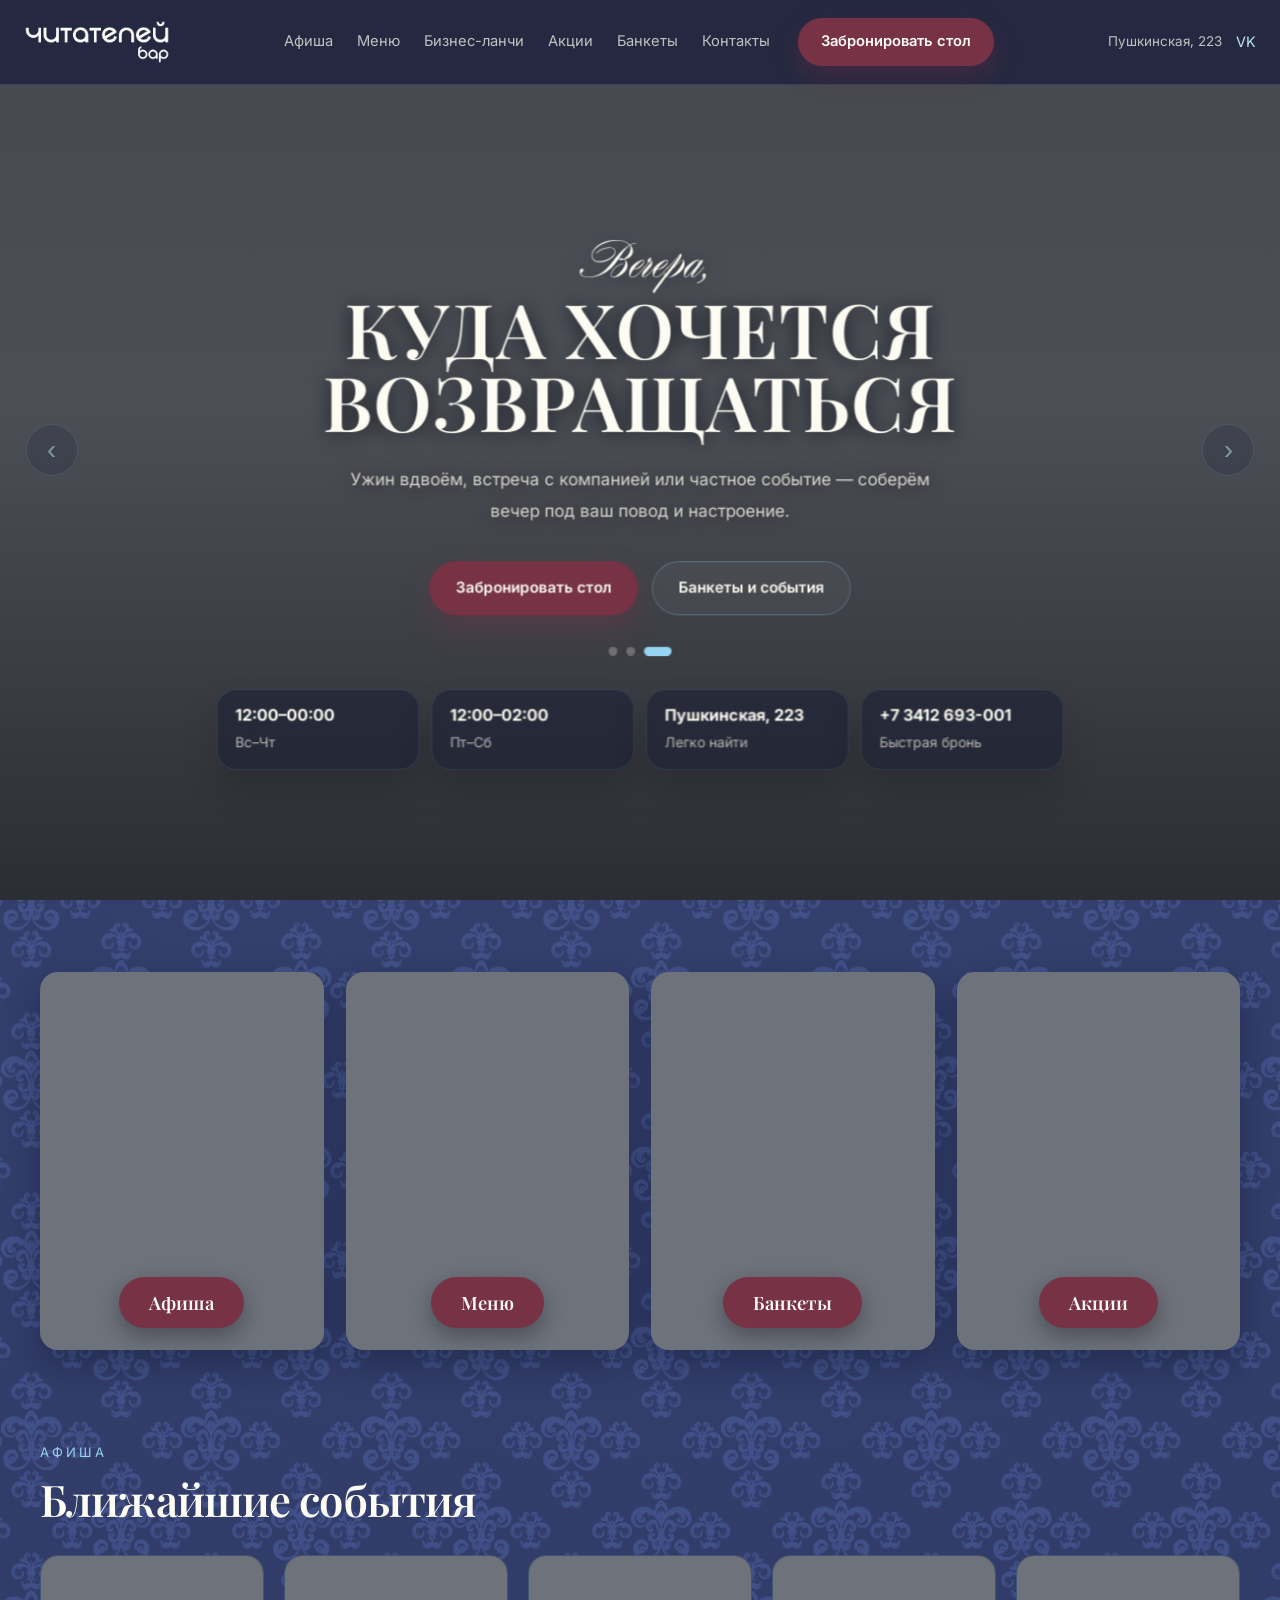
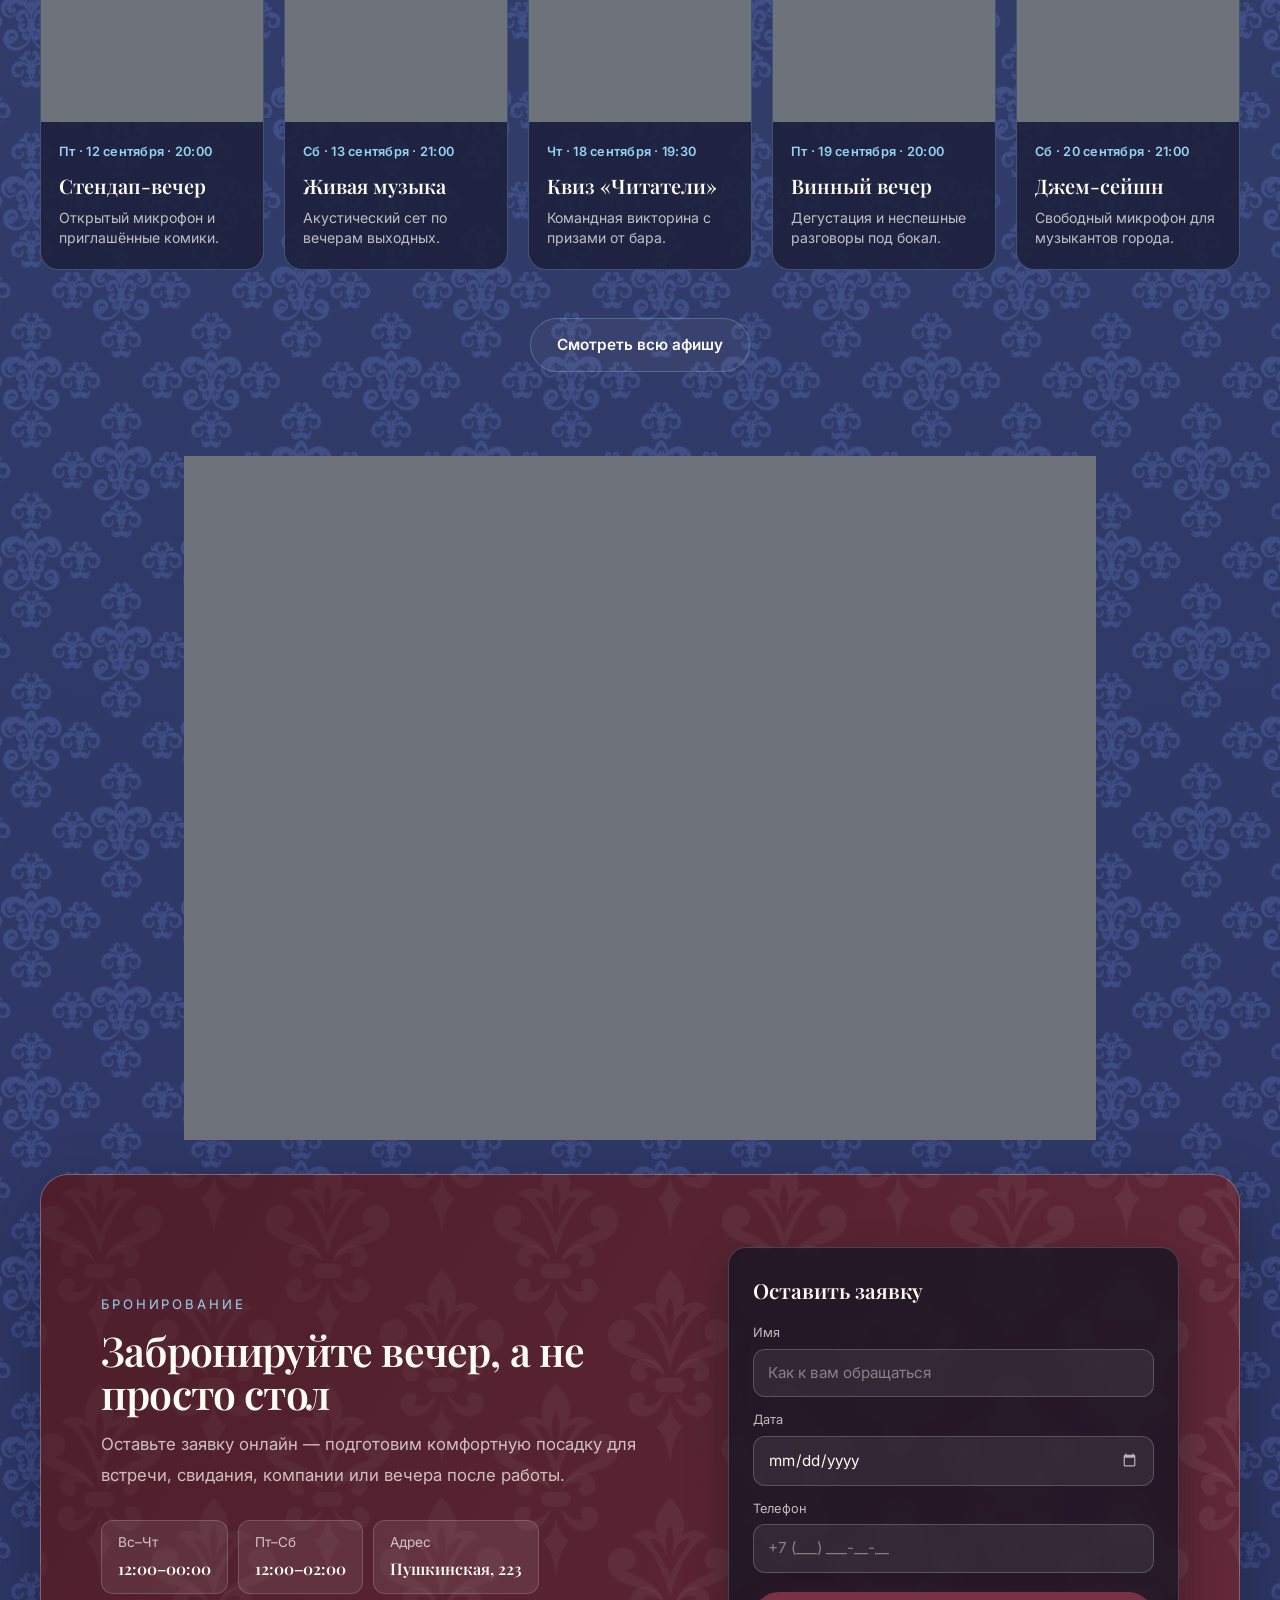
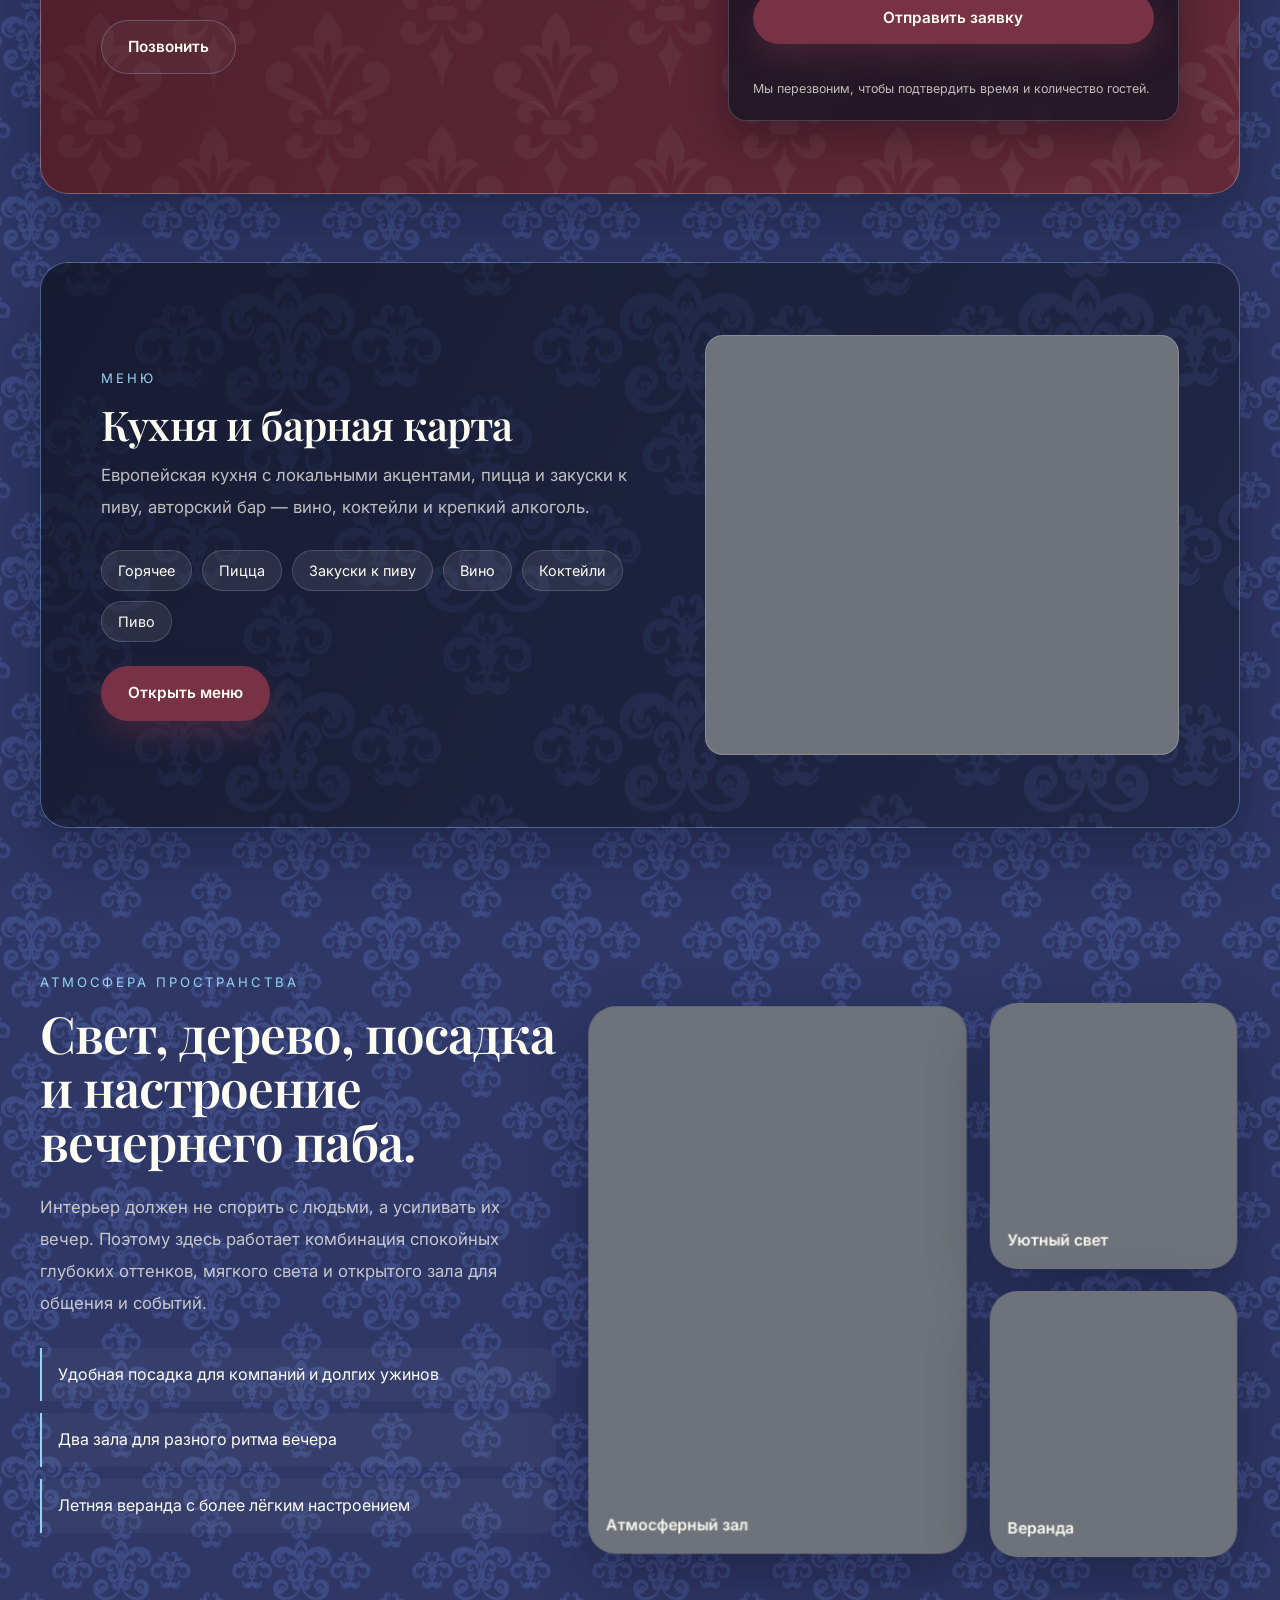
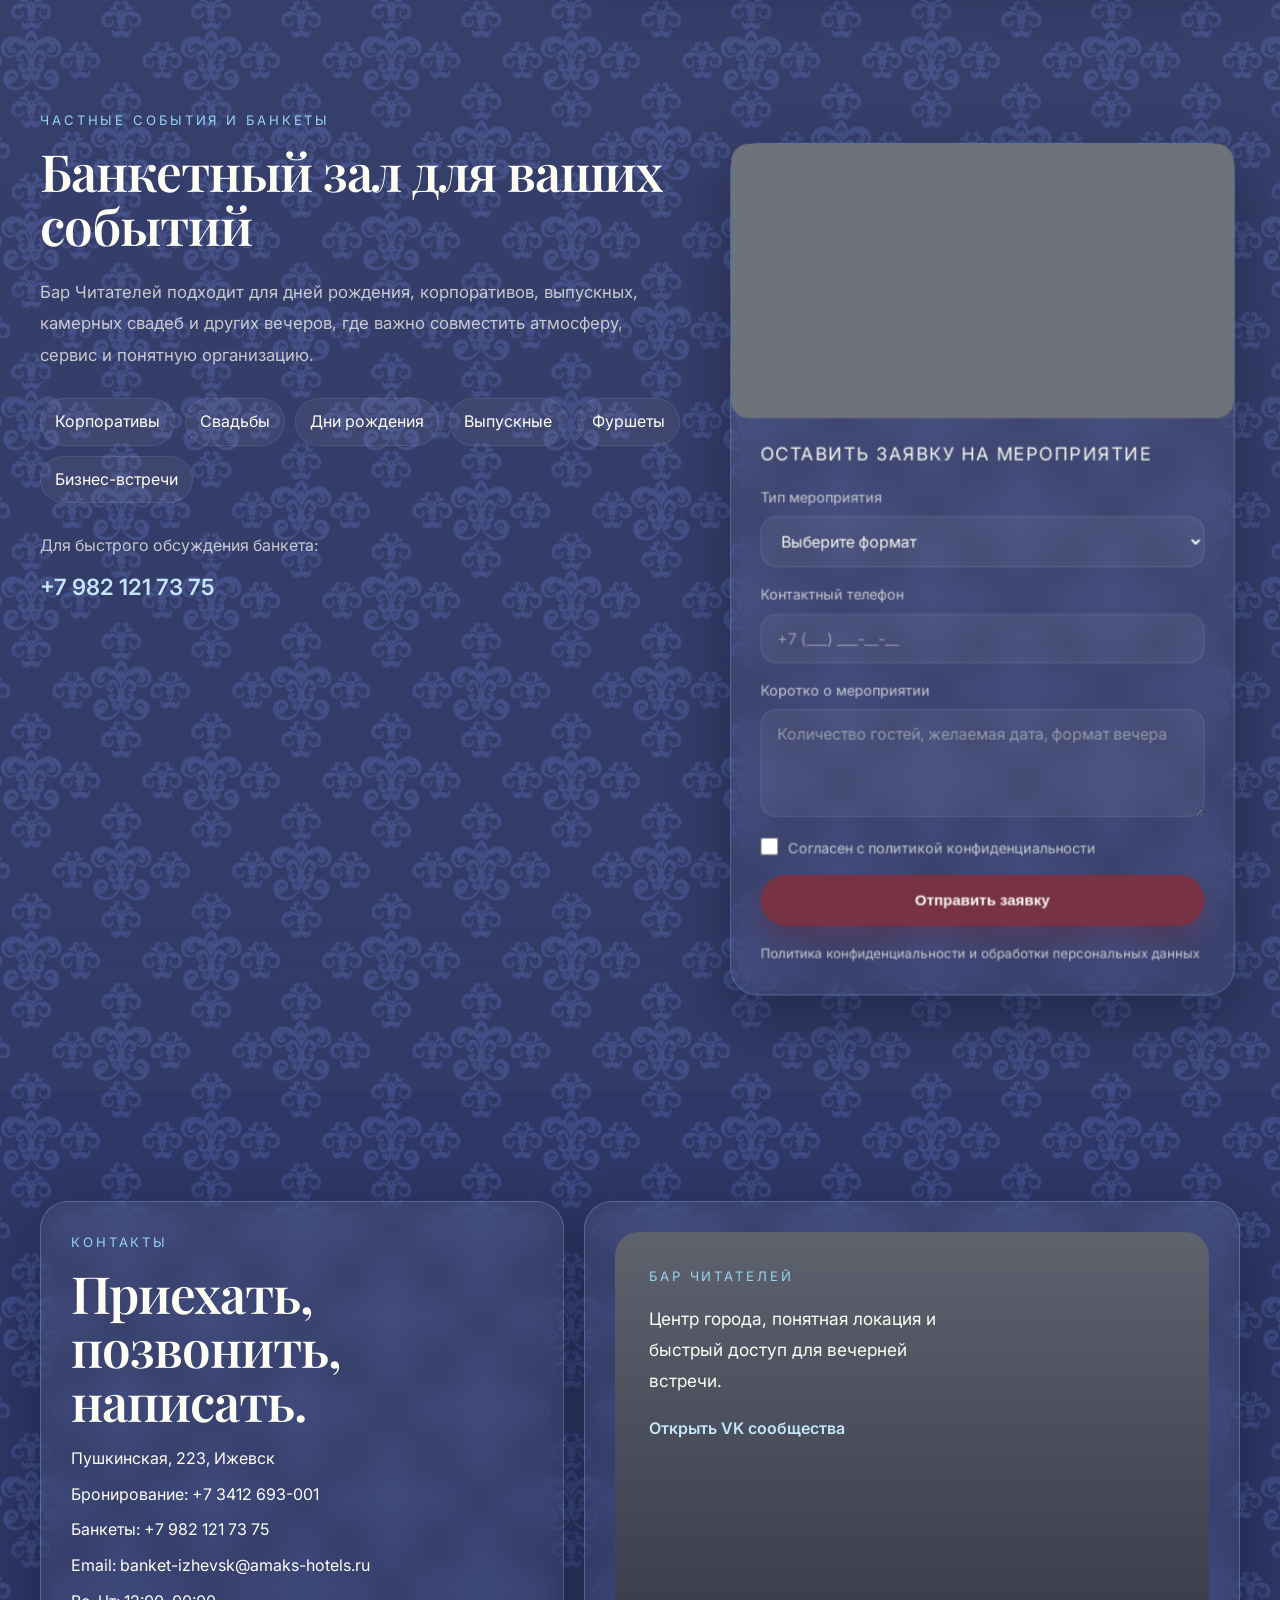
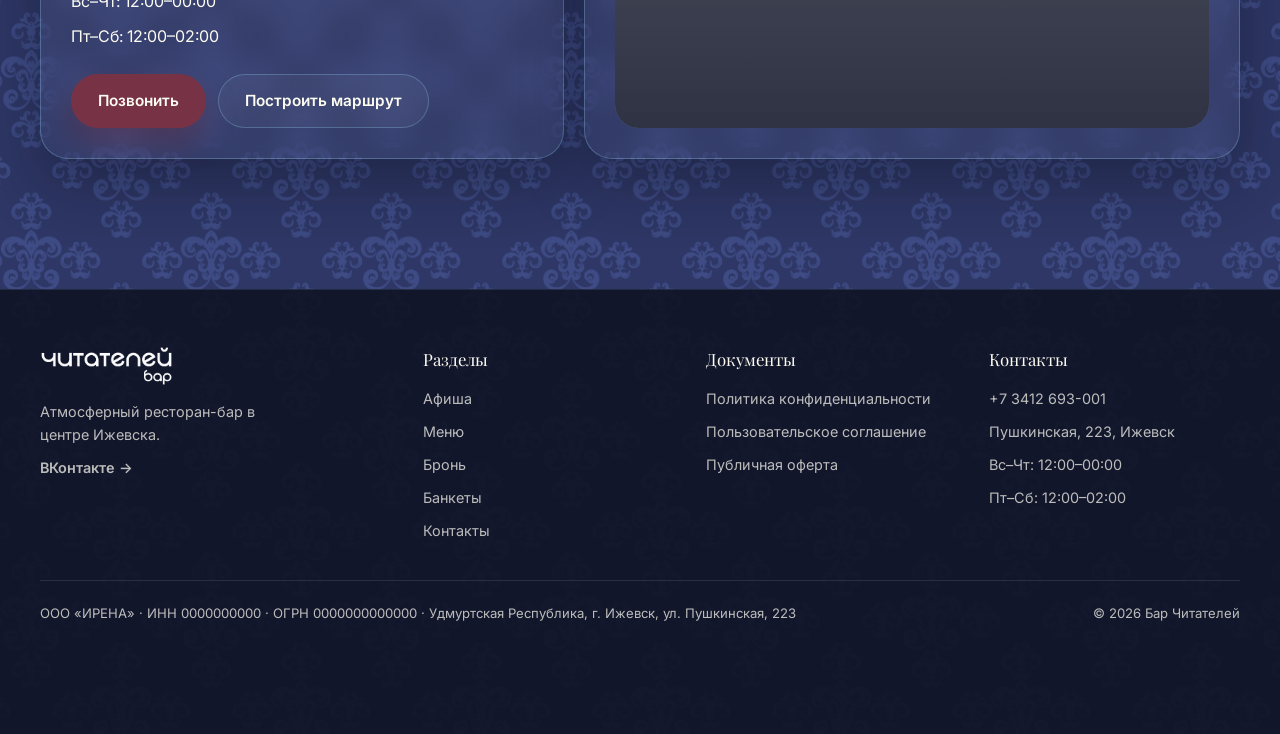
==== readers-pub/index.html @ aa2fce49 "Make the hero banners editable from the admin The first screen had a single banner slot, and it sat " ====
<!DOCTYPE html>
<html lang="ru">
<head>
    <meta charset="UTF-8">
    <meta name="viewport" content="width=device-width, initial-scale=1.0">
    <title>Бар Читателей — атмосферный паб в центре Ижевска</title>
    <meta name="description" content="Бар Читателей — ресторан-паб в центре Ижевска: европейская кухня, удмуртские акценты, импортное пиво, веранда и удобная бронь столов.">
    <link rel="stylesheet" href="styles.css?v=20261007-6">
    <link rel="preconnect" href="https://fonts.googleapis.com">
    <link rel="preconnect" href="https://fonts.gstatic.com" crossorigin>
    <link href="https://fonts.googleapis.com/css2?family=Playfair+Display:wght@400;600;700&amp;family=Inter:wght@300;400;500;600;700&amp;display=swap" rel="stylesheet">
</head>
<body>
    <header class="header">
        <div class="header-top">
            <a href="index.html" class="logo" aria-label="Бар Читателей">
                <img class="logo-mark" src="assets/logo-chitateley-white.png?v=20260831-1" alt="Бар Читателей">
            </a>
            <nav class="nav">
                <a href="#card-afisha" class="nav-link">Афиша</a>
                <a href="menu.html" class="nav-link">Меню</a>
                <a href="biznes-lanchi.html" class="nav-link">Бизнес-ланчи</a>
                <a href="#promo" class="nav-link">Акции</a>
                <a href="#services" class="nav-link">Банкеты</a>
                <a href="#contacts" class="nav-link">Контакты</a>
                <a href="bronirovaniestola.html" class="nav-cta">Забронировать стол</a>
            </nav>
            <div class="header-side">
                <span class="header-address" data-content="settings.address_short">Пушкинская, 223</span>
                <a href="https://vk.com/rspub" class="vk-link" target="_blank" rel="noopener">VK</a>
            </div>
            <button type="button" class="burger" id="burger" aria-label="Меню" aria-expanded="false" aria-controls="mobileNav">
                <span></span><span></span><span></span>
            </button>
        </div>
        <nav class="mobile-nav" id="mobileNav" hidden>
            <a href="#card-afisha">Афиша</a>
            <a href="menu.html">Меню</a>
            <a href="biznes-lanchi.html">Бизнес-ланчи</a>
            <a href="#promo">Акции</a>
            <a href="#services">Банкеты</a>
            <a href="#contacts">Контакты</a>
        </nav>
    </header>

    <main>
        <section id="hero" class="hero hero-layout">
            <!-- ============================================================
                 БАННЕРЫ ГЛАВНОГО ЭКРАНА — по одному на каждый слайд.
                 Меняются из админки: «Редактор страницы» → клик по баннеру.
                 Формат: ПК 1920 × 1080 (16:9), телефон 1080 × 1920 (9:16).
                 ============================================================ -->
            <div class="hero-photos" id="heroPhotos">
                <div class="hero-photo is-active" data-photo="hero-1" aria-hidden="true"></div>
                <div class="hero-photo" data-photo="hero-2" aria-hidden="true"></div>
                <div class="hero-photo" data-photo="hero-3" aria-hidden="true"></div>
            </div>
            <div class="hero-scrim"></div>

            <!-- Мобильный первый экран: лого + навигация в столбик (вместо слайдера) -->
            <div class="hero-mobile">
                <img class="hero-mobile-logo" src="assets/logo-chitateley-white.png?v=20260831-1" alt="Бар Читателей">
                <nav class="hero-mobile-nav" aria-label="Разделы">
                    <a href="#card-afisha">Афиша</a>
                    <a href="menu.html">Меню</a>
                    <a href="biznes-lanchi.html">Бизнес-ланчи</a>
                    <a href="#promo">Акции</a>
                    <a href="#services">Банкеты</a>
                    <a href="#contacts">Контакты</a>
                </nav>
            </div>

            <button type="button" class="hero-edge hero-edge--prev" id="heroPrev" aria-label="Предыдущий слайд">
                <span class="hero-edge-ico" aria-hidden="true">‹</span>
            </button>
            <button type="button" class="hero-edge hero-edge--next" id="heroNext" aria-label="Следующий слайд">
                <span class="hero-edge-ico" aria-hidden="true">›</span>
            </button>
            <div class="container hero-grid">
                <div class="hero-copy">
                    <div class="hero-slider" id="heroSlider" tabindex="0" aria-roledescription="карусель" aria-label="Разделы Бара Читателей">
                        <div class="hero-viewport">
                            <div class="hero-slides" id="heroSlides">

                                <article class="hero-slide is-active" role="group" aria-roledescription="слайд" aria-label="Искусство вкуса">
                                    <p class="hero-script" data-content="home.hero.script">Искусство вкуса</p>
                                    <h1 class="hero-title hero-title--caps" data-content="home.hero.title">в каждой детали</h1>
                                    <p class="hero-description" data-content="home.hero.subtitle">Пространство с атмосферой старинной библиотеки и уютной гостиной: европейская кухня, авторский бар и вечера, куда хочется возвращаться.</p>
                                    <div class="hero-actions">
                                        <a href="bronirovaniestola.html" class="btn-primary" data-content="home.hero.btn1">Забронировать стол</a>
                                        <a href="menu.html" class="btn-secondary" data-content="home.hero.btn2">Посмотреть меню</a>
                                    </div>
                                </article>

                                <article class="hero-slide" role="group" aria-roledescription="слайд" aria-label="Атмосфера">
                                    <p class="hero-script" data-content="home.hero2.script">Атмосфера</p>
                                    <h2 class="hero-title hero-title--caps" data-content="home.hero2.title">старинной библиотеки</h2>
                                    <p class="hero-description" data-content="home.hero2.subtitle">Мягкий свет, дерево и книги, уютная посадка и негромкая музыка — место, где вечер идёт в своём ритме.</p>
                                    <div class="hero-actions">
                                        <a href="#card-afisha" class="btn-primary" data-content="home.hero2.btn1">Смотреть афишу</a>
                                        <a href="#contacts" class="btn-secondary" data-content="home.hero2.btn2">Как нас найти</a>
                                    </div>
                                </article>

                                <article class="hero-slide" role="group" aria-roledescription="слайд" aria-label="Вечера">
                                    <p class="hero-script" data-content="home.hero3.script">Вечера,</p>
                                    <h2 class="hero-title hero-title--caps" data-content="home.hero3.title">куда хочется возвращаться</h2>
                                    <p class="hero-description" data-content="home.hero3.subtitle">Ужин вдвоём, встреча с компанией или частное событие — соберём вечер под ваш повод и настроение.</p>
                                    <div class="hero-actions">
                                        <a href="bronirovaniestola.html" class="btn-primary" data-content="home.hero3.btn1">Забронировать стол</a>
                                        <a href="#services" class="btn-secondary" data-content="home.hero3.btn2">Банкеты и события</a>
                                    </div>
                                </article>

                            </div>
                        </div>
                        <div class="hero-controls">
                            <div class="hero-dots" id="heroDots" role="tablist" aria-label="Выбор слайда"></div>
                        </div>
                    </div>
                    <div class="hero-highlights">
                        <div class="highlight-chip">
                            <span class="highlight-value" data-content="settings.hours_weekday_short">12:00–00:00</span>
                            <span class="highlight-note" data-content="home.chips.note1">Вс–Чт</span>
                        </div>
                        <div class="highlight-chip">
                            <span class="highlight-value" data-content="settings.hours_weekend_short">12:00–02:00</span>
                            <span class="highlight-note" data-content="home.chips.note2">Пт–Сб</span>
                        </div>
                        <a href="https://yandex.ru/maps/?text=Ижевск%2C%20Пушкинская%20223" class="highlight-chip" target="_blank" rel="noopener">
                            <span class="highlight-value" data-content="settings.address_short">Пушкинская, 223</span>
                            <span class="highlight-note" data-content="home.chips.note3">Легко найти</span>
                        </a>
                        <a href="tel:+73412693001" class="highlight-chip">
                            <span class="highlight-value" data-content="settings.phone_label">+7 3412 693-001</span>
                            <span class="highlight-note" data-content="home.chips.note4">Быстрая бронь</span>
                        </a>
                    </div>
                </div>
            </div>
        </section>

        <section class="mobile-quick-actions">
            <div class="container">
                <div class="mobile-action-grid">
                    <a href="bronirovaniestola.html" class="mobile-action-card">Бронь</a>
                    <a href="menu.html" class="mobile-action-card">Меню</a>
                    <a href="tel:+73412693001" class="mobile-action-card">Позвонить</a>
                    <a href="https://yandex.ru/maps/?text=Ижевск%2C%20Пушкинская%20223" class="mobile-action-card" target="_blank" rel="noopener">Маршрут</a>
                </div>
                <div class="mobile-jump-nav">
                    <a href="#card-afisha">Афиша</a>
                    <a href="menu.html">Меню</a>
                    <a href="#services">Банкеты</a>
                    <a href="#contacts">Контакты</a>
                </div>
            </div>
        </section>

        <section id="sections" class="sections-strip">
            <div class="container">
                <div class="strip-grid">
                    <a class="strip-card" id="card-afisha" href="standup.html">
                        <div class="strip-card-media strip-card-media--navy" data-photo="card-afisha">
                            <span class="strip-card-btn" data-content="home.cards.afisha">Афиша</span>
                        </div>
                    </a>
                    <a class="strip-card" id="card-menu" href="menu.html">
                        <div class="strip-card-media strip-card-media--wine" data-photo="card-menu">
                            <span class="strip-card-btn" data-content="home.cards.menu">Меню</span>
                        </div>
                    </a>
                    <a class="strip-card" id="card-bankety" href="#services">
                        <div class="strip-card-media strip-card-media--navy" data-photo="card-bankety">
                            <span class="strip-card-btn" data-content="home.cards.bankety">Банкеты</span>
                        </div>
                    </a>
                    <a class="strip-card" id="card-promo" href="#promo">
                        <div class="strip-card-media strip-card-media--wine" data-photo="card-promo">
                            <span class="strip-card-btn" data-content="home.cards.promo">Акции</span>
                        </div>
                    </a>
                </div>
            </div>
        </section>

        <section id="afisha-feed" class="afisha-feed section-shell">
            <div class="container afisha-feed-head">
                <p class="section-eyebrow" data-content="home.feed.eyebrow">Афиша</p>
                <h2 class="display-title" data-content="home.feed.title">Ближайшие события</h2>
            </div>
            <div class="feed-viewport container">
                <div class="feed-track" id="feedTrack">

                    <article class="feed-card">
                        <div class="feed-card-media feed-card-media--navy" data-photo="event-1"></div>
                        <div class="feed-card-body">
                            <span class="feed-date" data-content="home.events.e1.date">Пт · 12 сентября · 20:00</span>
                            <h3 class="feed-title" data-content="home.events.e1.title">Стендап-вечер</h3>
                            <p class="feed-text" data-content="home.events.e1.text">Открытый микрофон и приглашённые комики.</p>
                        </div>
                    </article>

                    <article class="feed-card">
                        <div class="feed-card-media feed-card-media--wine" data-photo="event-2"></div>
                        <div class="feed-card-body">
                            <span class="feed-date" data-content="home.events.e2.date">Сб · 13 сентября · 21:00</span>
                            <h3 class="feed-title" data-content="home.events.e2.title">Живая музыка</h3>
                            <p class="feed-text" data-content="home.events.e2.text">Акустический сет по вечерам выходных.</p>
                        </div>
                    </article>

                    <article class="feed-card">
                        <div class="feed-card-media feed-card-media--navy" data-photo="event-3"></div>
                        <div class="feed-card-body">
                            <span class="feed-date" data-content="home.events.e3.date">Чт · 18 сентября · 19:30</span>
                            <h3 class="feed-title" data-content="home.events.e3.title">Квиз «Читатели»</h3>
                            <p class="feed-text" data-content="home.events.e3.text">Командная викторина с призами от бара.</p>
                        </div>
                    </article>

                    <article class="feed-card">
                        <div class="feed-card-media feed-card-media--wine" data-photo="event-4"></div>
                        <div class="feed-card-body">
                            <span class="feed-date" data-content="home.events.e4.date">Пт · 19 сентября · 20:00</span>
                            <h3 class="feed-title" data-content="home.events.e4.title">Винный вечер</h3>
                            <p class="feed-text" data-content="home.events.e4.text">Дегустация и неспешные разговоры под бокал.</p>
                        </div>
                    </article>

                    <article class="feed-card">
                        <div class="feed-card-media feed-card-media--navy" data-photo="event-5"></div>
                        <div class="feed-card-body">
                            <span class="feed-date" data-content="home.events.e5.date">Сб · 20 сентября · 21:00</span>
                            <h3 class="feed-title" data-content="home.events.e5.title">Джем-сейшн</h3>
                            <p class="feed-text" data-content="home.events.e5.text">Свободный микрофон для музыкантов города.</p>
                        </div>
                    </article>

                </div>
            </div>
            <div class="container afisha-feed-foot">
                <a href="standup.html" class="btn-secondary afisha-feed-all" data-content="home.feed.btn">Смотреть всю афишу</a>
            </div>
        </section>

        <!-- ============================================================
             АКЦИИ — рекламный баннер, только фото, без текста поверх.
             Ровно ДВА формата, третьего быть не должно (подробно — README):
               ПК и планшет (шире 860px)   1920 × 1440  (4:3 горизонтально)
               Телефон      (860px и уже)  1080 × 1440  (3:4 вертикально)
             Углы прямые, изображение не обрезается — пропорции жёстко
             зафиксированы в CSS (.promo-banner-media).

             Как поставить баннер:
             1) положить файлы в assets/promo/
                promo-desktop.webp (1920×720) и promo-mobile.webp (1080×1350);
             2) раскомментировать блок <picture> ниже.
             Нужна ссылка с баннера — обернуть <picture> в <a href="...">.
             ============================================================ -->
        <section id="promo" class="promo-banner" aria-label="Акции">
            <div class="promo-banner-media" data-photo="promo">
                <!--
                <picture>
                    <source media="(max-width: 860px)" srcset="assets/promo/promo-mobile.webp">
                    <img src="assets/promo/promo-desktop.webp" alt="Акции Бара Читателей"
                         width="1920" height="1440" loading="lazy" decoding="async">
                </picture>
                -->
            </div>
        </section>

        <section id="booking" class="cta-band section-shell">
            <div class="container">
                <div class="cta-card cta-card--wine cta-card--tall">
                    <div class="cta-card-copy">
                        <p class="section-eyebrow" data-content="home.booking.eyebrow">Бронирование</p>
                        <h2 class="display-title" data-content="home.booking.title">Забронируйте вечер, а не просто стол</h2>
                        <p class="lead-text" data-content="home.booking.text">Оставьте заявку онлайн — подготовим комфортную посадку для встречи, свидания, компании или вечера после работы.</p>
                        <div class="cta-card-meta">
                            <div class="cta-meta-item"><span data-content="home.booking.meta_hours1">Вс–Чт</span><strong data-content="settings.hours_weekday_short">12:00–00:00</strong></div>
                            <div class="cta-meta-item"><span data-content="home.booking.meta_hours2">Пт–Сб</span><strong data-content="settings.hours_weekend_short">12:00–02:00</strong></div>
                            <div class="cta-meta-item"><span data-content="home.booking.meta_addr">Адрес</span><strong data-content="settings.address_short">Пушкинская, 223</strong></div>
                        </div>
                        <div class="cta-card-actions">
                            <a href="tel:+73412693001" class="btn-secondary" data-content="home.booking.btn_call">Позвонить</a>
                        </div>
                    </div>

                    <form class="booking-quick" id="quickBookingForm" novalidate>
                        <p class="booking-quick-title" data-content="home.booking.form_title">Оставить заявку</p>
                        <div class="booking-quick-field">
                            <label for="qb-name">Имя</label>
                            <input type="text" id="qb-name" name="name" placeholder="Как к вам обращаться" autocomplete="name" required>
                        </div>
                        <div class="booking-quick-field">
                            <label for="qb-date">Дата</label>
                            <input type="date" id="qb-date" name="date" required>
                        </div>
                        <div class="booking-quick-field">
                            <label for="qb-phone">Телефон</label>
                            <input type="tel" id="qb-phone" name="phone" placeholder="+7 (___) ___-__-__" autocomplete="tel" required>
                        </div>
                        <button type="submit" class="btn-primary booking-quick-submit" data-content="home.booking.btn_submit">Отправить заявку</button>
                        <p class="booking-quick-status" id="quickBookingStatus" aria-live="polite"></p>
                        <p class="booking-quick-note" data-content="home.booking.form_note">Мы перезвоним, чтобы подтвердить время и количество гостей.</p>
                    </form>
                </div>
            </div>
        </section>

        <section id="menu-cta" class="cta-band section-shell">
            <div class="container">
                <div class="cta-card cta-card--navy cta-card--split">
                    <div class="cta-card-copy">
                        <p class="section-eyebrow" data-content="home.menu.eyebrow">Меню</p>
                        <h2 class="display-title" data-content="home.menu.title">Кухня и барная карта</h2>
                        <p class="lead-text">
                            <span class="desktop-copy" data-content="home.menu.text">Европейская кухня с локальными акцентами, пицца и закуски к пиву, авторский бар — вино, коктейли и крепкий алкоголь.</span>
                            <span class="mobile-copy" data-content="home.menu.text_mobile">Европейская кухня, пицца и закуски к пиву. Бар — вино, коктейли, крепкое.</span>
                        </p>
                        <div class="cta-card-tags">
                            <span data-content="home.menu.tag1">Горячее</span>
                            <span data-content="home.menu.tag2">Пицца</span>
                            <span data-content="home.menu.tag3">Закуски к пиву</span>
                            <span data-content="home.menu.tag4">Вино</span>
                            <span data-content="home.menu.tag5">Коктейли</span>
                            <span data-content="home.menu.tag6">Пиво</span>
                        </div>
                        <div class="cta-card-actions">
                            <a href="menu.html" class="btn-primary" data-content="home.menu.btn">Открыть меню</a>
                        </div>
                    </div>
                    <div class="cta-card-photo" data-photo="menu" aria-hidden="true"></div>
                </div>
            </div>
        </section>

        <section id="gallery" class="gallery-section section-shell">
            <div class="container gallery-grid">
                <div class="mobile-section-panel">
                    <div class="gallery-copy">
                        <p class="section-eyebrow" data-content="home.gallery.eyebrow">Атмосфера пространства</p>
                        <h2 class="display-title" data-content="home.gallery.title">Свет, дерево, посадка и настроение вечернего паба.</h2>
                        <p class="lead-text">
                            <span class="desktop-copy" data-content="home.gallery.text">Интерьер должен не спорить с людьми, а усиливать их вечер. Поэтому здесь работает комбинация спокойных глубоких оттенков, мягкого света и открытого зала для общения и событий.</span>
                            <span class="mobile-copy" data-content="home.gallery.text_mobile">Тёплый свет, удобная посадка и ощущение взрослого уютного паба.</span>
                        </p>
                        <div class="gallery-points">
                            <div class="gallery-point" data-content="home.gallery.point1">Удобная посадка для компаний и долгих ужинов</div>
                            <div class="gallery-point" data-content="home.gallery.point2">Два зала для разного ритма вечера</div>
                            <div class="gallery-point" data-content="home.gallery.point3">Летняя веранда с более лёгким настроением</div>
                        </div>
                    </div>
                    <div class="gallery-stack">
                        <article class="gallery-photo gallery-photo-main" data-photo="gallery-1">
                            <div class="photo-caption" data-content="home.gallery.caption1">Атмосферный зал</div>
                        </article>
                        <div class="gallery-side">
                            <article class="gallery-photo gallery-photo-secondary" data-photo="gallery-2">
                                <div class="photo-caption" data-content="home.gallery.caption2">Уютный свет</div>
                            </article>
                            <article class="gallery-photo gallery-photo-tertiary" data-photo="gallery-3">
                                <div class="photo-caption" data-content="home.gallery.caption3">Веранда</div>
                            </article>
                        </div>
                    </div>
                </div>
            </div>
        </section>

        <section id="services" class="banquet-section section-shell">
            <div class="container banquet-grid">
                <div class="mobile-section-panel">
                    <div class="banquet-copy">
                        <p class="section-eyebrow" data-content="home.banquet.eyebrow">Частные события и банкеты</p>
                        <h2 class="display-title" data-content="home.banquet.title">Банкетный зал для ваших событий</h2>
                        <p class="lead-text">
                            <span class="desktop-copy" data-content="home.banquet.text">Бар Читателей подходит для дней рождения, корпоративов, выпускных, камерных свадеб и других вечеров, где важно совместить атмосферу, сервис и понятную организацию.</span>
                            <span class="mobile-copy" data-content="home.banquet.text_mobile">Подходит для дней рождения, корпоративов и камерных частных событий.</span>
                        </p>
                        <div class="banquet-benefits">
                            <div class="benefit-pill" data-content="home.banquet.pill1">Корпоративы</div>
                            <div class="benefit-pill" data-content="home.banquet.pill2">Свадьбы</div>
                            <div class="benefit-pill" data-content="home.banquet.pill3">Дни рождения</div>
                            <div class="benefit-pill" data-content="home.banquet.pill4">Выпускные</div>
                            <div class="benefit-pill" data-content="home.banquet.pill5">Фуршеты</div>
                            <div class="benefit-pill" data-content="home.banquet.pill6">Бизнес-встречи</div>
                        </div>
                        <div class="banquet-contact">
                            <p data-content="home.banquet.contact_label">Для быстрого обсуждения банкета:</p>
                            <a href="tel:+79821217375" class="contact-cta" data-content="settings.phone_banquet">+7 982 121 73 75</a>
                        </div>
                    </div>
                    <div class="banquet-form-shell surface-card">
                        <div class="banquet-visual" data-photo="banquet">
                            <img src="assets/banquet-event-hall.webp?v=20260329-16" alt="Банкетный зал Бара Читателей">
                        </div>
                        <p class="form-shell-title" data-content="home.banquet.form_title">Оставить заявку на мероприятие</p>
                        <form class="banquet-form" id="banquetForm">
                            <div class="form-group">
                                <label for="event_type">Тип мероприятия</label>
                                <select id="event_type" name="event_type" required>
                                    <option value="">Выберите формат</option>
                                    <option value="corporate">Корпоратив</option>
                                    <option value="wedding">Свадьба</option>
                                    <option value="birthday">День рождения</option>
                                    <option value="graduation">Выпускной</option>
                                    <option value="other">Другое</option>
                                </select>
                            </div>
                            <div class="form-group">
                                <label for="banquet_phone">Контактный телефон</label>
                                <input id="banquet_phone" type="tel" name="phone" placeholder="+7 (___) ___-__-__" required>
                            </div>
                            <div class="form-group">
                                <label for="banquet_comments">Коротко о мероприятии</label>
                                <textarea id="banquet_comments" name="comments" rows="4" placeholder="Количество гостей, желаемая дата, формат вечера"></textarea>
                            </div>
                            <div class="form-group checkbox-group">
                                <label class="checkbox-label">
                                    <input type="checkbox" name="privacy" required>
                                    <span>Согласен с политикой конфиденциальности</span>
                                </label>
                            </div>
                            <div class="form-status" id="banquetFormStatus" aria-live="polite"></div>
                            <button type="submit" class="btn-primary" data-content="home.banquet.btn_submit">Отправить заявку</button>
                        </form>
                        <a href="privacy.html" class="privacy-link">Политика конфиденциальности и обработки персональных данных</a>
                    </div>
                </div>
            </div>
        </section>

        <section id="contacts" class="contacts-section section-shell">
            <div class="container contacts-grid">
                <div class="contacts-card surface-card">
                    <p class="section-eyebrow" data-content="home.contacts.eyebrow">Контакты</p>
                    <h2 class="display-title" data-content="home.contacts.title">Приехать, позвонить, написать.</h2>
                    <div class="contacts-content">
                        <p data-content="settings.address">Пушкинская, 223, Ижевск</p>
                        <p><span data-content="home.contacts.phone_label">Бронирование:</span> <a href="tel:+73412693001" data-content="settings.phone_label">+7 3412 693-001</a></p>
                        <p><span data-content="home.contacts.phone_banquet_label">Банкеты:</span> <a href="tel:+79821217375" data-content="settings.phone_banquet">+7 982 121 73 75</a></p>
                        <p><span data-content="home.contacts.email_label">Email:</span> <a href="mailto:banket-izhevsk@amaks-hotels.ru" data-content="settings.email">banket-izhevsk@amaks-hotels.ru</a></p>
                        <p data-content="settings.hours_weekday">Вс–Чт: 12:00–00:00</p>
                        <p data-content="settings.hours_weekend">Пт–Сб: 12:00–02:00</p>
                    </div>
                    <div class="contact-actions">
                        <a href="tel:+73412693001" class="btn-primary" data-content="home.contacts.btn_call">Позвонить</a>
                        <a href="https://yandex.ru/maps/?text=Ижевск%2C%20Пушкинская%20223" class="btn-secondary" target="_blank" rel="noopener" data-content="home.contacts.btn_route">Построить маршрут</a>
                    </div>
                </div>
                <div class="contacts-map surface-card">
                    <div class="map-frame">
                        <div class="map-copy">
                            <p class="map-label" data-content="home.contacts.map_title">Бар Читателей</p>
                            <p class="map-address" data-content="home.contacts.map_text">Центр города, понятная локация и быстрый доступ для вечерней встречи.</p>
                            <a href="https://vk.com/rspub" class="text-link" target="_blank" rel="noopener" data-content="home.contacts.vk_label">Открыть VK сообщества</a>
                        </div>
                    </div>
                </div>
            </div>
        </section>
    </main>

    <footer class="footer">
        <div class="footer-content">
            <div class="footer-col footer-brand">
                <img class="footer-logo" src="assets/logo-chitateley-white.png?v=20260831-1" alt="Бар Читателей">
                <p data-content="footer.about">Атмосферный ресторан-бар в центре Ижевска.</p>
                <a href="https://vk.com/rspub" class="footer-social" target="_blank" rel="noopener">ВКонтакте →</a>
            </div>
            <div class="footer-col">
                <p class="footer-col-title">Разделы</p>
                <a href="#card-afisha">Афиша</a>
                <a href="menu.html">Меню</a>
                <a href="bronirovaniestola.html">Бронь</a>
                <a href="#services">Банкеты</a>
                <a href="#contacts">Контакты</a>
            </div>
            <div class="footer-col">
                <p class="footer-col-title">Документы</p>
                <a href="privacy.html">Политика конфиденциальности</a>
                <a href="#">Пользовательское соглашение</a>
                <a href="#">Публичная оферта</a>
            </div>
            <div class="footer-col">
                <p class="footer-col-title">Контакты</p>
                <a href="tel:+73412693001" data-content="settings.phone_label">+7 3412 693-001</a>
                <span data-content="settings.address">Пушкинская, 223, Ижевск</span>
                <span data-content="settings.hours_weekday">Вс–Чт: 12:00–00:00</span>
                <span data-content="settings.hours_weekend">Пт–Сб: 12:00–02:00</span>
            </div>
        </div>
        <div class="footer-legal">
            <p class="footer-meta" data-content="footer.legal">ООО «ИРЕНА» · ИНН 0000000000 · ОГРН 0000000000000 · Удмуртская Республика, г. Ижевск, ул. Пушкинская, 223</p>
            <p class="footer-copy" data-content="footer.copyright">© 2026 Бар Читателей</p>
        </div>
    </footer>

    <div class="mobile-dock">
        <a href="tel:+73412693001">Позвонить</a>
        <a href="bronirovaniestola.html" class="mobile-dock-primary">Бронь</a>
        <a href="https://yandex.ru/maps/?text=Ижевск%2C%20Пушкинская%20223" target="_blank" rel="noopener">Маршрут</a>
    </div>

    <script src="content-loader.js?v=20261007-4"></script>
    <script src="hero-slider.js?v=20261007-4"></script>
    <script src="script.js?v=20260405-28"></script>
    <script>
    // Быстрая заявка на бронь из секции «Бронирование» → /api/booking (Telegram)
    (function () {
        var form = document.getElementById('quickBookingForm');
        if (!form) return;
        var status = document.getElementById('quickBookingStatus');
        var submit = form.querySelector('button[type="submit"]');
        var dateInput = form.querySelector('input[name="date"]');

        // нельзя выбрать прошедшую дату
        if (dateInput) {
            var t = new Date();
            dateInput.min = new Date(t.getTime() - t.getTimezoneOffset() * 60000)
                .toISOString().slice(0, 10);
        }

        function setStatus(text, kind) {
            status.textContent = text;
            status.className = 'booking-quick-status' + (kind ? ' is-' + kind : '');
        }

        form.addEventListener('submit', async function (e) {
            e.preventDefault();
            var name = form.name.value.trim();
            var date = form.date.value;
            var phone = form.phone.value.trim();

            if (!name || !date || !phone) {
                form.querySelectorAll('input').forEach(function (i) { i.classList.add('is-touched'); });
                setStatus('Заполните имя, дату и телефон.', 'error');
                return;
            }

            submit.disabled = true;
            var idle = submit.textContent;
            submit.textContent = 'Отправляем…';
            setStatus('', '');

            try {
                var res = await fetch('/api/booking', {
                    method: 'POST',
                    headers: { 'Content-Type': 'application/json' },
                    body: JSON.stringify({ name: name, phone: phone, date: date })
                });
                var data = await res.json().catch(function () { return {}; });
                if (data.ok) {
                    setStatus(data.message || 'Заявка отправлена! Мы свяжемся с вами.', 'ok');
                    form.reset();
                } else {
                    setStatus(data.message || 'Не удалось отправить. Позвоните нам: +7 3412 693-001', 'error');
                }
            } catch (err) {
                setStatus('Сервер недоступен. Позвоните нам: +7 3412 693-001', 'error');
            } finally {
                submit.disabled = false;
                submit.textContent = idle;
            }
        });
    })();
    </script>
    <script>
    // Мобильное меню (бургер)
    (function () {
        var burger = document.getElementById('burger');
        var nav = document.getElementById('mobileNav');
        if (!burger || !nav) return;

        function setOpen(open) {
            nav.hidden = !open;
            burger.classList.toggle('is-open', open);
            burger.setAttribute('aria-expanded', open ? 'true' : 'false');
        }
        burger.addEventListener('click', function () {
            setOpen(nav.hidden);
        });
        // закрываем после перехода по ссылке
        nav.addEventListener('click', function (e) {
            if (e.target.tagName === 'A') setOpen(false);
        });
        // закрываем, если экран стал десктопным
        window.addEventListener('resize', function () {
            if (window.innerWidth > 860 && !nav.hidden) setOpen(false);
        });
    })();
    </script>
</body>
</html>
---- readers-pub/styles.css ----
@font-face {
    font-family: 'Hogarth Script';
    src: url('assets/fonts/hogarth-script.ttf') format('truetype');
    font-weight: 400;
    font-style: normal;
    font-display: swap;
}

:root {
    /* Бренд «Бар Читателей» */
    --navy: #2B3155;
    --navy-deep: #232845;
    --navy-panel: #363C63;
    --ink: #2B2A29;
    --cream: #FDFCF2;
    --wine: #773345;
    --wine-soft: #8f4257;
    --sky: #95D4F2;

    --bg-deep: #232845;
    --bg-forest: #2B3155;
    --bg-olive: #363C63;
    --bg-soft: #FDFCF2;
    --bg-soft-2: #F1ECDD;
    --surface: rgba(43, 49, 85, 0.72);
    --surface-strong: rgba(30, 34, 62, 0.92);
    --surface-light: rgba(255, 255, 255, 0.07);
    --border: rgba(149, 212, 242, 0.28);
    --border-strong: rgba(149, 212, 242, 0.5);
    --accent: #95D4F2;
    --accent-soft: #C2E6F8;
    --text-main: #FDFCF2;
    --text-muted: rgba(253, 252, 242, 0.72);
    --text-dark: #2B2A29;
    --success: #9BD1A0;
    --danger: #E59685;
    --shadow: 0 24px 60px rgba(10, 14, 30, 0.38);
    --radius-lg: 28px;
    --radius-md: 18px;
    --radius-sm: 12px;
    --container: 1200px;
    --color-dark: var(--bg-deep);
    --color-dark-green: var(--bg-forest);
    --color-green: var(--bg-olive);
    --color-green-light: #3A4066;
    --color-gold: var(--accent);
    --color-gold-light: var(--accent-soft);
    --color-text: var(--text-main);
    --color-white: var(--text-main);
}

* {
    margin: 0;
    padding: 0;
    box-sizing: border-box;
}

html {
    scroll-behavior: smooth;
}

body {
    font-family: 'Inter', system-ui, sans-serif;
    background-color: #2B3155;
    background-image:
        radial-gradient(circle at 50% 0%, rgba(149, 212, 242, 0.07), transparent 42%),
        url('assets/bg-pattern-navy.png?v=20260901-1');
    background-size: auto, 540px auto;
    background-repeat: no-repeat, repeat;
    background-position: center top, center top;
    color: var(--text-main);
    line-height: 1.6;
    overflow-x: hidden;
}

html.has-motion {
    scroll-behavior: smooth;
}

img {
    display: block;
    max-width: 100%;
    height: auto;
}

a {
    color: inherit;
}

h1, h2, h3, h4 {
    font-family: 'Playfair Display', serif;
    font-weight: 600;
}

main {
    position: relative;
}

.container {
    width: min(var(--container), calc(100% - 48px));
    margin: 0 auto;
}

.section-shell {
    padding: 110px 0;
}

.surface-card {
    background: linear-gradient(180deg, rgba(255, 255, 255, 0.06), rgba(255, 255, 255, 0.03));
    border: 1px solid var(--border);
    border-radius: var(--radius-lg);
    box-shadow: var(--shadow);
    backdrop-filter: blur(14px);
}

.section-eyebrow {
    margin-bottom: 14px;
    color: var(--accent);
    font-size: 0.82rem;
    letter-spacing: 0.22em;
    text-transform: uppercase;
}

.display-title {
    font-size: clamp(2rem, 4vw, 3.75rem);
    line-height: 1.05;
    letter-spacing: -0.02em;
}

.lead-text {
    margin-top: 24px;
    max-width: 640px;
    color: var(--text-muted);
    font-size: 1.05rem;
    line-height: 1.9;
}

.mobile-copy {
    display: none;
}

.mobile-section-intro,
.mobile-section-toggle {
    display: none;
}

.story-grid > .mobile-section-panel,
.gallery-grid > .mobile-section-panel,
.banquet-grid > .mobile-section-panel {
    display: contents;
}

@media (prefers-reduced-motion: no-preference) {
    .has-motion [data-reveal] {
        opacity: 0;
        transform: translate3d(0, 22px, 0) scale(0.985);
        filter: blur(3px);
        transition:
            opacity 720ms cubic-bezier(0.22, 1, 0.36, 1),
            transform 820ms cubic-bezier(0.22, 1, 0.36, 1),
            filter 820ms cubic-bezier(0.22, 1, 0.36, 1);
        transition-delay: var(--reveal-delay, 0ms);
        will-change: opacity, transform, filter;
    }

    .has-motion [data-reveal].is-visible {
        opacity: 1;
        transform: translate3d(0, 0, 0) scale(1);
        filter: blur(0);
    }

    .has-motion [data-reveal="soft"] {
        transform: translate3d(0, 16px, 0) scale(0.992);
    }

    .has-motion .hero-copy[data-reveal],
    .has-motion .booking-info[data-reveal] {
        transform: translate3d(0, 26px, 0) scale(0.985);
    }

    .has-motion .hero-panel[data-reveal],
    .has-motion .booking-form[data-reveal],
    .has-motion .banquet-form-shell[data-reveal] {
        transform: translate3d(0, 24px, 0) scale(0.98);
    }

    .has-motion .gallery-photo[data-reveal],
    .has-motion .signature-card[data-reveal] {
        transform: translate3d(0, 28px, 0) scale(0.978);
    }

    .has-motion .hero-copy > *,
    .has-motion .kitchen-showcase-copy > *,
    .has-motion .bar-showcase-copy > * {
        opacity: 0;
        transform: translate3d(0, 18px, 0);
        filter: blur(2px);
        transition:
            opacity 760ms cubic-bezier(0.22, 1, 0.36, 1),
            transform 860ms cubic-bezier(0.22, 1, 0.36, 1),
            filter 860ms cubic-bezier(0.22, 1, 0.36, 1);
        transition-delay: calc(var(--reveal-delay, 0ms) + var(--text-stagger, 0ms));
        will-change: opacity, transform, filter;
    }

    .has-motion .hero-copy.is-visible > *,
    .has-motion .kitchen-showcase-copy.is-visible > *,
    .has-motion .bar-showcase-copy.is-visible > * {
        opacity: 1;
        transform: translate3d(0, 0, 0);
        filter: blur(0);
    }

    .has-motion .hero-copy > :nth-child(1),
    .has-motion .kitchen-showcase-copy > :nth-child(1),
    .has-motion .bar-showcase-copy > :nth-child(1) {
        --text-stagger: 70ms;
    }

    .has-motion .hero-copy > :nth-child(2),
    .has-motion .kitchen-showcase-copy > :nth-child(2),
    .has-motion .bar-showcase-copy > :nth-child(2) {
        --text-stagger: 140ms;
    }

    .has-motion .hero-copy > :nth-child(3),
    .has-motion .kitchen-showcase-copy > :nth-child(3),
    .has-motion .bar-showcase-copy > :nth-child(3) {
        --text-stagger: 210ms;
    }

    .has-motion .hero-copy > :nth-child(4),
    .has-motion .kitchen-showcase-copy > :nth-child(4),
    .has-motion .bar-showcase-copy > :nth-child(4) {
        --text-stagger: 280ms;
    }

    .has-motion .hero-copy > :nth-child(5),
    .has-motion .kitchen-showcase-copy > :nth-child(5),
    .has-motion .bar-showcase-copy > :nth-child(5) {
        --text-stagger: 350ms;
    }
}

.section-title {
    font-size: clamp(1.8rem, 4vw, 3rem);
    line-height: 1.08;
}

.section-subtitle {
    color: var(--accent);
    letter-spacing: 0.18em;
    text-transform: uppercase;
    font-size: 0.82rem;
}

.section-text {
    color: var(--text-muted);
    font-size: 1rem;
    line-height: 1.85;
}

.welcome,
.interior,
.menu-section,
.services,
.contacts,
.veranda {
    position: relative;
    padding: 96px 0;
}

.welcome-bg,
.interior-bg,
.menu-bg {
    background-size: cover;
    background-position: center;
}

.section-heading {
    max-width: 760px;
    margin-bottom: 42px;
}

.section-heading.centered {
    margin-left: auto;
    margin-right: auto;
    text-align: center;
}

.section-actions {
    margin-top: 32px;
    display: flex;
    justify-content: center;
}

.btn-primary,
.btn-secondary {
    display: inline-flex;
    align-items: center;
    justify-content: center;
    min-height: 52px;
    padding: 14px 26px;
    border-radius: 999px;
    text-decoration: none;
    font-weight: 600;
    font-size: 0.96rem;
    transition: transform 0.25s ease, border-color 0.25s ease, background 0.25s ease, color 0.25s ease;
    cursor: pointer;
    border: 1px solid transparent;
}

.btn-primary {
    background: var(--wine);
    color: var(--cream);
    box-shadow: 0 14px 30px rgba(119, 51, 69, 0.38);
}

.btn-primary:hover {
    background: var(--wine-soft);
}

.btn-secondary {
    color: var(--text-main);
    background: rgba(255, 255, 255, 0.04);
    border-color: var(--border);
}

.btn-primary:hover,
.btn-secondary:hover {
    transform: translateY(-2px);
}

.btn-secondary:hover {
    border-color: var(--border-strong);
    background: rgba(255, 255, 255, 0.08);
}

.text-link {
    color: var(--accent-soft);
    text-decoration: none;
    font-weight: 600;
}

.text-link:hover {
    text-decoration: underline;
}

/* Header */
.header {
    position: fixed;
    inset: 0 0 auto;
    z-index: 1000;
    background: rgba(30, 34, 62, 0.82);
    border-bottom: 1px solid rgba(253, 252, 242, 0.12);
    backdrop-filter: blur(18px);
}

.header-top {
    width: min(1380px, calc(100% - 48px));
    margin: 0 auto;
    padding: 18px 0;
    display: flex;
    align-items: center;
    justify-content: space-between;
    gap: 20px;
}

.logo {
    display: inline-flex;
    align-items: center;
    justify-content: center;
    flex: 0 0 auto;
    text-decoration: none;
    line-height: 0;
}

.logo-mark {
    display: block;
    width: auto;
    height: 44px;
    max-width: min(300px, 48vw);
}


.nav {
    display: flex;
    align-items: center;
    gap: 24px;
}

.nav-link {
    text-decoration: none;
    color: var(--text-muted);
    font-size: 0.92rem;
}

.nav-link:hover {
    color: var(--text-main);
}

.btn-booking {
    padding: 10px 18px;
    border-radius: 999px;
    background: rgba(149, 212, 242, 0.14);
    border: 1px solid rgba(149, 212, 242, 0.34);
    color: var(--text-main);
}

/* Акцентная кнопка в верхнем баре — винная, как основные кнопки сайта */
.nav-cta {
    margin-left: 4px;
    padding: 11px 22px;
    border-radius: 999px;
    border: 1px solid transparent;
    background: var(--wine);
    color: var(--cream);
    text-decoration: none;
    font-size: 0.92rem;
    font-weight: 600;
    white-space: nowrap;
    box-shadow: 0 10px 24px rgba(119, 51, 69, 0.34);
    transition: background 0.25s ease, transform 0.25s ease, box-shadow 0.25s ease;
}

.nav-cta:hover,
.nav-cta:focus-visible {
    background: var(--wine-soft);
    color: var(--cream);
    transform: translateY(-1px);
    box-shadow: 0 14px 30px rgba(119, 51, 69, 0.46);
}

/* Узкий десктоп: кнопка «Забронировать стол» заняла место, поэтому
   поджимаем меню и убираем адрес — иначе шапка переносится на две строки */
@media (min-width: 861px) and (max-width: 1150px) {
    .nav { gap: 15px; }
    .nav-link { font-size: 0.86rem; }
    .nav-cta { margin-left: 0; padding: 9px 16px; font-size: 0.86rem; }
    .header-address { display: none; }
}

.vk-link {
    text-decoration: none;
    color: var(--accent-soft);
    font-size: 0.9rem;
}

.header-side {
    display: flex;
    align-items: center;
    gap: 14px;
}

.header-address {
    color: var(--text-muted);
    font-size: 0.84rem;
    white-space: nowrap;
}

.vk-link:hover {
    color: var(--text-main);
}

/* Hero */
.hero {
    position: relative;
    min-height: 100vh;          /* фолбэк для старых браузеров */
    min-height: 100svh;         /* не прыгает при скрытии адресной строки */
    padding: 140px 0 90px;
    display: flex;
    align-items: center;
    overflow: hidden;
}

.hero-bg,
.veranda-bg {
    position: absolute;
    inset: 0;
    background-size: cover;
    background-position: center;
}

/* Слои фото hero: кроссфейд между кадрами.
   Пока баннеров нет — контейнер даёт ровный серый фон-заглушку. */
.hero-photos {
    position: absolute;
    inset: 0;
    overflow: hidden;
}
.hero-photo {
    position: absolute;
    inset: 0;
    opacity: 0;
    transition: opacity 0.8s ease;
}
.hero-photo.is-active { opacity: 1; }
.hero-photo img {
    width: 100%;
    height: 100%;
    object-fit: cover;
    object-position: center;
    display: block;
}

/* Затемнение поверх фото — чтобы текст читался на любом кадре */
.hero-scrim {
    position: absolute;
    inset: 0;
    background: linear-gradient(180deg,
        rgba(10, 10, 14, 0.40) 0%,
        rgba(10, 10, 14, 0.34) 45%,
        rgba(10, 10, 14, 0.66) 100%);
}

.hero-bg,
.hero-overlay {
    display: none;
}

/* Тень под текстом hero — читаемость поверх фото без цветной подложки */
.hero-title,
.hero-description { text-shadow: 0 2px 20px rgba(6, 8, 16, 0.72); }

/* Слайдер hero всегда по центру — на любой ширине, а не только на ПК.
   (Ниже 641px слайдер скрыт, там своя мобильная навигация.) */
.hero-grid {
    position: relative;
    z-index: 1;
    display: grid;
    grid-template-columns: minmax(0, 1fr);
    justify-items: center;
    gap: 0;
    align-items: end;
}

.hero-copy {
    max-width: 860px;
    margin: 0 auto;
    text-align: center;
}

.hero-description {
    margin-left: auto;
    margin-right: auto;
}

.hero-actions,
.hero-highlights,
.hero-controls {
    justify-content: center;
}

.hero-kicker {
    margin-bottom: 18px;
    color: var(--accent-soft);
    font-size: 0.84rem;
    letter-spacing: 0.22em;
    text-transform: uppercase;
}

.hero-title {
    font-size: clamp(2.9rem, 6vw, 5.8rem);
    line-height: 0.96;
    letter-spacing: -0.04em;
    text-wrap: balance;
}

.hero-description {
    margin-top: 26px;
    max-width: 640px;
    color: rgba(248, 243, 232, 0.84);
    font-size: 1.08rem;
    line-height: 1.9;
}

.hero-actions {
    margin-top: 34px;
    display: flex;
    gap: 14px;
    flex-wrap: wrap;
}

.hero-highlights {
    margin-top: 34px;
    display: grid;
    grid-template-columns: repeat(4, minmax(0, 1fr));
    gap: 12px;
    width: 100%;
    max-width: 860px;
}

.highlight-chip {
    display: grid;
    gap: 6px;
    min-height: 82px;
    padding: 16px 18px;
    border-radius: 20px;
    background: rgba(24, 28, 50, 0.52);
    border: 1px solid rgba(149, 212, 242, 0.14);
    box-shadow: 0 18px 36px rgba(0, 0, 0, 0.18);
    color: var(--text-main);
    font-size: 0.9rem;
    text-decoration: none;
    text-align: left;
    backdrop-filter: blur(10px);
}

.highlight-value {
    display: block;
    font-weight: 700;
    font-size: 1.02rem;
    line-height: 1.2;
}

.highlight-note {
    display: block;
    color: rgba(248, 243, 232, 0.72);
    font-size: 0.88rem;
    line-height: 1.35;
}

.hero-panel {
    padding: 28px;
}

.panel-label {
    margin-bottom: 18px;
    color: var(--text-muted);
    font-size: 0.92rem;
}

.hero-moments {
    display: grid;
    gap: 14px;
}

.moment-card {
    padding: 18px;
    border-radius: 20px;
    background: rgba(255, 255, 255, 0.04);
    border: 1px solid rgba(255, 255, 255, 0.07);
}

.moment-number {
    color: var(--accent);
    font-size: 0.82rem;
    letter-spacing: 0.2em;
    text-transform: uppercase;
}

.moment-card h2 {
    margin-top: 10px;
    font-size: 1.35rem;
}

.moment-card p {
    margin-top: 8px;
    color: var(--text-muted);
    font-size: 0.94rem;
}

.mobile-quick-actions {
    display: none;
}

/* Story */
.story-section {
    position: relative;
    isolation: isolate;
    padding-top: 70px;
    overflow: hidden;
}

.story-section::before,
.story-section::after {
    content: '';
    position: absolute;
    inset: 0;
    pointer-events: none;
}

.story-section::before {
    z-index: -2;
    background: url('assets/sections-bg.webp?v=20260405-6') center center / cover no-repeat;
}

.story-section::after {
    z-index: -1;
    background:
        radial-gradient(circle at 22% 22%, rgba(149, 212, 242, 0.07), transparent 28%),
        linear-gradient(180deg, rgba(18, 22, 42, 0.42), rgba(18, 22, 42, 0.6));
}

.story-section .container {
    position: relative;
    z-index: 1;
}

.story-grid {
    display: grid;
    grid-template-columns: minmax(0, 0.92fr) minmax(0, 1.08fr);
    gap: 34px;
    align-items: start;
}

.story-cards {
    display: grid;
    grid-template-columns: repeat(2, minmax(0, 1fr));
    gap: 18px;
}

.feature-card {
    padding: 28px;
}

.feature-card h3 {
    font-size: 1.45rem;
}

.feature-card p {
    margin-top: 10px;
    color: var(--text-muted);
    font-size: 0.98rem;
}

/* Signature */
.signature-section {
    position: relative;
    isolation: isolate;
    padding-top: 0;
    padding-bottom: 0;
    background: transparent;
    overflow: visible;
}

.signature-section::before,
.signature-section::after {
    content: '';
    position: absolute;
    left: 0;
    right: 0;
    height: 132px;
    pointer-events: none;
    z-index: 0;
    background-image: url('assets/kitchen-showcase.png?v=20260405-12');
    background-size: cover;
    background-repeat: no-repeat;
    filter: blur(24px) brightness(0.56) saturate(0.94);
    opacity: 0.92;
    mask-image: linear-gradient(180deg, transparent 0%, black 28%, black 72%, transparent 100%);
    -webkit-mask-image: linear-gradient(180deg, transparent 0%, black 28%, black 72%, transparent 100%);
}

.signature-section::before {
    top: -66px;
    background-position: center top;
}

.signature-section::after {
    bottom: -66px;
    background-position: center bottom;
}

.kitchen-showcase {
    position: relative;
    min-height: 720px;
    width: 100vw;
    margin-left: calc(50% - 50vw);
    margin-right: calc(50% - 50vw);
    padding: 0;
    border-radius: 0;
    overflow: hidden;
    display: block;
    box-shadow: none;
    background: var(--navy-deep);
}

.kitchen-showcase-media {
    position: absolute;
    inset: 0;
    width: 100%;
    height: 100%;
    object-fit: cover;
    object-position: center;
}

.kitchen-showcase::before {
    content: '';
    position: absolute;
    inset: 0;
    background:
        linear-gradient(90deg, rgba(18, 22, 40, 0.86) 0%, rgba(18, 22, 40, 0.7) 34%, rgba(18, 22, 40, 0.18) 62%, rgba(18, 22, 40, 0.06) 100%),
        linear-gradient(180deg, rgba(18, 22, 40, 0.16), rgba(18, 22, 40, 0.5));
    z-index: 0;
}

.kitchen-showcase-copy {
    position: relative;
    width: min(100%, 560px);
    display: flex;
    flex-direction: column;
    justify-content: center;
}

.kitchen-showcase-inner {
    position: relative;
    z-index: 1;
    min-height: 720px;
    display: flex;
    align-items: center;
}

.kitchen-showcase-copy .lead-text {
    max-width: 460px;
}

.kitchen-showcase-points {
    margin-top: 24px;
    display: flex;
    flex-wrap: wrap;
    gap: 10px;
}

.kitchen-point {
    display: inline-flex;
    align-items: center;
    min-height: 38px;
    padding: 9px 14px;
    border-radius: 999px;
    background: rgba(255, 255, 255, 0.08);
    border: 1px solid rgba(255, 255, 255, 0.12);
    color: var(--text-main);
    font-size: 0.86rem;
}

.kitchen-showcase-actions {
    margin-top: 28px;
}

.kitchen-showcase-actions .btn-secondary {
    color: var(--text-dark);
    background: linear-gradient(180deg, rgba(236, 213, 146, 0.96), rgba(149, 212, 242, 0.96));
    border-color: rgba(236, 213, 146, 0.72);
    box-shadow: 0 16px 34px rgba(149, 212, 242, 0.22);
}

.kitchen-showcase-actions .btn-secondary:hover {
    color: var(--text-dark);
    background: linear-gradient(180deg, rgba(244, 223, 162, 1), rgba(221, 191, 116, 1));
    border-color: rgba(244, 223, 162, 0.9);
}

@media (max-width: 860px) {
    .signature-section {
        padding-top: 0;
        padding-bottom: 0;
    }

    .signature-section::before,
    .signature-section::after {
        display: none;
    }

    .kitchen-showcase {
        min-height: 540px;
    }

    .kitchen-showcase::before {
        background:
            linear-gradient(180deg, rgba(18, 22, 40, 0.22), rgba(18, 22, 40, 0.72) 76%),
            linear-gradient(90deg, rgba(18, 22, 40, 0.82) 0%, rgba(18, 22, 40, 0.46) 52%, rgba(18, 22, 40, 0.14) 100%);
    }

    .kitchen-showcase-inner {
        min-height: 540px;
    }

    .kitchen-showcase-copy {
        width: min(100%, 320px);
        margin-right: auto;
        align-items: flex-start;
        text-align: left;
        justify-content: flex-end;
    }

    .signature-section .mobile-section-panel {
        padding-top: 0;
    }

    .kitchen-showcase-copy .section-eyebrow,
    .bar-showcase-copy .section-eyebrow {
        margin-bottom: 10px;
        font-size: 0.72rem;
        letter-spacing: 0.16em;
    }

    .kitchen-showcase-copy .display-title,
    .bar-showcase-copy .display-title {
        font-size: clamp(1.55rem, 7vw, 1.95rem);
        line-height: 1.02;
    }

    .kitchen-showcase-copy .lead-text,
    .bar-showcase-copy .lead-text {
        margin-top: 14px;
        font-size: 0.9rem;
        line-height: 1.55;
    }

    .kitchen-showcase-points,
    .bar-showcase-points {
        margin-top: 16px;
        gap: 8px;
    }

    .kitchen-showcase-points {
        display: flex;
        flex-direction: column;
        align-items: flex-start;
        justify-content: flex-start;
    }

    .kitchen-point,
    .bar-point {
        min-height: 34px;
        padding: 8px 12px;
        font-size: 0.78rem;
    }

    .kitchen-showcase-actions,
    .bar-showcase-actions {
        margin-top: 18px;
        display: flex;
        width: 100%;
    }

    .kitchen-showcase-actions {
        justify-content: flex-start;
    }

    .kitchen-showcase-actions .btn-secondary {
        min-height: 38px;
        padding: 8px 14px;
        font-size: 0.8rem;
    }
}

/* Bar */
.bar-section {
    padding-top: 0;
    padding-bottom: 0;
    background: transparent;
}

.bar-showcase {
    position: relative;
    width: 100vw;
    min-height: 620px;
    margin-left: calc(50% - 50vw);
    margin-right: calc(50% - 50vw);
    overflow: hidden;
    background:
        url('assets/bar-section-bg.png?v=20260405-16') center center / cover no-repeat,
        linear-gradient(90deg, #1f2440 0%, #2B3155 100%);
}

.bar-showcase::before {
    content: '';
    position: absolute;
    inset: 0;
    background:
        linear-gradient(90deg, rgba(18, 22, 40, 0.5) 0%, rgba(18, 22, 40, 0.4) 22%, rgba(18, 22, 40, 0.42) 42%, rgba(18, 22, 40, 0.58) 60%, rgba(18, 22, 40, 0.82) 78%, rgba(18, 22, 40, 0.94) 100%);
    z-index: 0;
}

.bar-showcase::after {
    content: '';
    position: absolute;
    top: 0;
    bottom: 0;
    left: 48%;
    right: 0;
    background:
        linear-gradient(90deg, rgba(18, 22, 40, 0.16) 0%, rgba(18, 22, 40, 0.28) 20%, rgba(18, 22, 40, 0.46) 40%, rgba(18, 22, 40, 0.72) 64%, rgba(18, 22, 40, 0.92) 100%);
    backdrop-filter: blur(12px);
    -webkit-backdrop-filter: blur(12px);
    mask-image: linear-gradient(90deg, transparent 0%, rgba(0, 0, 0, 0.18) 16%, rgba(0, 0, 0, 0.52) 38%, black 72%);
    -webkit-mask-image: linear-gradient(90deg, transparent 0%, rgba(0, 0, 0, 0.18) 16%, rgba(0, 0, 0, 0.52) 38%, black 72%);
    z-index: 0;
}

.bar-showcase-inner {
    position: relative;
    z-index: 1;
    min-height: 620px;
    display: flex;
    justify-content: flex-end;
    align-items: center;
}

.bar-showcase-copy {
    width: min(100%, 620px);
    padding: 56px 54px;
    display: flex;
    flex-direction: column;
    justify-content: center;
}

.bar-showcase-copy .lead-text {
    max-width: 500px;
}

.bar-showcase-points {
    margin-top: 24px;
    display: flex;
    flex-wrap: wrap;
    gap: 10px;
}

.bar-point {
    display: inline-flex;
    align-items: center;
    min-height: 38px;
    padding: 9px 14px;
    border-radius: 999px;
    background: rgba(255, 255, 255, 0.08);
    border: 1px solid rgba(255, 255, 255, 0.12);
    color: var(--text-main);
    font-size: 0.86rem;
}

.bar-showcase-actions {
    margin-top: 28px;
}

@media (max-width: 860px) {
    .bar-section {
        padding-top: 0;
        padding-bottom: 28px;
    }

    .bar-section .mobile-section-panel {
        padding-top: 0;
    }

    .bar-showcase {
        min-height: 560px;
        background-position: 34% center;
    }

    .bar-showcase::before {
        background:
            linear-gradient(180deg, rgba(18, 22, 40, 0.18), rgba(18, 22, 40, 0.74) 72%),
            linear-gradient(90deg, rgba(18, 22, 40, 0.72) 0%, rgba(18, 22, 40, 0.28) 48%, rgba(18, 22, 40, 0.14) 100%);
    }

    .bar-showcase::after {
        left: 0;
        background:
            linear-gradient(180deg, rgba(18, 22, 40, 0.08), rgba(18, 22, 40, 0.5) 58%, rgba(18, 22, 40, 0.82) 100%);
        backdrop-filter: blur(10px);
        -webkit-backdrop-filter: blur(10px);
    }

    .bar-showcase-inner {
        min-height: 560px;
        align-items: flex-end;
    }

    .bar-showcase-copy {
        width: min(100%, 320px);
        margin-left: auto;
        align-items: flex-end;
        text-align: right;
        padding: 28px 20px;
    }

    .bar-showcase-points {
        justify-content: flex-end;
    }

    .bar-showcase-actions {
        justify-content: flex-end;
    }
}

@media (max-width: 480px) {
    .mobile-quick-actions {
        position: relative;
        margin-top: -42px;
        padding: 0;
        z-index: 4;
        isolation: isolate;
        overflow: visible;
    }

    .mobile-quick-actions::before,
    .mobile-quick-actions::after {
        display: none;
    }

    .mobile-quick-actions .container {
        position: relative;
        z-index: 1;
    }

    .bar-section {
        position: relative;
        isolation: isolate;
        overflow: visible;
    }

    .bar-section::before {
        content: '';
        position: absolute;
        left: 0;
        right: 0;
        top: -38px;
        height: 76px;
        pointer-events: none;
        z-index: 2;
        background:
            linear-gradient(180deg, rgba(18, 22, 40, 0.08), rgba(18, 22, 40, 0.22)),
            url('assets/bar-section-bg.png?v=20260405-16') 34% top / cover no-repeat;
        filter: blur(22px) brightness(0.5) saturate(0.94);
        mask-image: linear-gradient(180deg, transparent 0%, black 36%, transparent 100%);
        -webkit-mask-image: linear-gradient(180deg, transparent 0%, black 36%, transparent 100%);
        opacity: 0.92;
    }
}

/* Gallery */
.gallery-grid {
    display: grid;
    grid-template-columns: minmax(0, 0.88fr) minmax(0, 1.12fr);
    gap: 28px;
    align-items: center;
}

.gallery-points {
    margin-top: 28px;
    display: grid;
    gap: 12px;
}

.gallery-point {
    padding: 14px 16px;
    border-left: 2px solid var(--accent);
    background: rgba(255, 255, 255, 0.04);
    border-radius: 0 14px 14px 0;
}

.gallery-stack {
    display: grid;
    grid-template-columns: minmax(0, 1.1fr) minmax(0, 0.72fr);
    gap: 16px;
    min-height: 560px;
}

.gallery-side {
    display: grid;
    gap: 16px;
}

.gallery-photo {
    position: relative;
    min-height: 220px;
    border-radius: 28px;
    overflow: hidden;
    background-size: cover;
    background-position: center;
    box-shadow: var(--shadow);
}

.gallery-photo::before {
    content: "";
    position: absolute;
    inset: 0;
    background: linear-gradient(180deg, rgba(0, 0, 0, 0.04), rgba(0, 0, 0, 0.54));
}

.gallery-photo-main {
    background-image: url('https://static.tildacdn.com/tild3939-3231-4130-a632-316232306663/IMG_1557.jpg');
}

.gallery-photo-secondary {
    background-image: url('https://static.tildacdn.com/tild6361-6265-4466-b163-643462396331/IMG_1568_1.jpg');
}

.gallery-photo-tertiary {
    background-image: url('https://avatars.mds.yandex.net/get-altay/9954022/2a00000189bf6d787bf923158a49be7734a5/XXXL?v=20260329');
}

.photo-caption {
    position: absolute;
    left: 18px;
    right: 18px;
    bottom: 16px;
    z-index: 1;
    font-size: 1rem;
    font-weight: 600;
}

@media (min-width: 861px) {
    .gallery-section {
        padding-bottom: 68px;
    }

    .events-section {
        padding-top: 68px;
    }
}

/* Events */
.events-desktop-grid {
    display: grid;
    grid-template-columns: repeat(3, minmax(0, 1fr));
    gap: 30px;
}

.events-grid {
    display: none;
    justify-items: center;
}

.events-rotator {
    position: relative;
    width: min(100%, 540px);
    aspect-ratio: 3 / 4;
    overflow: hidden;
    padding: 0;
    border-radius: 34px;
    isolation: isolate;
    box-shadow:
        0 40px 120px rgba(0, 0, 0, 0.45),
        inset 0 1px 0 rgba(255, 255, 255, 0.08);
}

.event-static-card {
    position: relative;
    min-height: 540px;
    aspect-ratio: 3 / 4;
    overflow: hidden;
    display: flex;
    flex-direction: column;
    justify-content: flex-end;
    align-items: flex-start;
    padding: 48px 34px 32px;
    border-radius: 34px;
    isolation: isolate;
    box-shadow:
        0 40px 120px rgba(0, 0, 0, 0.4),
        inset 0 1px 0 rgba(255, 255, 255, 0.08);
}

.event-card {
    position: absolute;
    inset: 0;
    display: flex;
    flex-direction: column;
    justify-content: flex-end;
    align-items: flex-start;
    padding: 40px;
    opacity: 0;
    pointer-events: none;
    transform: translate3d(0, 20px, 0) scale(0.985);
    filter: blur(6px);
    transition:
        opacity 1000ms cubic-bezier(0.22, 1, 0.36, 1),
        transform 1000ms cubic-bezier(0.22, 1, 0.36, 1),
        filter 1000ms cubic-bezier(0.22, 1, 0.36, 1);
}

.event-static-card::before,
.event-static-card::after,
.event-card::before,
.event-card::after {
    content: '';
    position: absolute;
    inset: 0;
}

.event-static-card::before,
.event-card::before {
    background:
        radial-gradient(circle at 50% 14%, rgba(255, 255, 255, 0.12), transparent 34%),
        linear-gradient(180deg, rgba(32, 38, 66, 0.58), rgba(20, 24, 44, 0.94));
}

.event-static-card::after,
.event-card::after {
    top: auto;
    height: 68%;
    background: linear-gradient(180deg, transparent, rgba(16, 20, 36, 0.42) 24%, rgba(16, 20, 36, 0.86));
}

.event-static-card::after {
    height: 54%;
}

.event-static-card[data-event-theme="intro"]::before,
.event-card[data-event-theme="intro"]::before {
    background:
        radial-gradient(circle at 50% 12%, rgba(224, 188, 108, 0.28), transparent 42%),
        linear-gradient(180deg, #143028 0%, #0e1f1a 42%, #07100d 100%);
}

.event-static-card[data-event-theme="dinner"]::before,
.event-card[data-event-theme="dinner"]::before {
    background:
        radial-gradient(circle at 46% 22%, rgba(232, 180, 124, 0.24), transparent 34%),
        linear-gradient(180deg, #1f2a25 0%, #15201c 40%, #0a100d 100%);
}

.event-static-card[data-event-theme="company"]::before,
.event-card[data-event-theme="company"]::before {
    background:
        radial-gradient(circle at 58% 18%, rgba(149, 212, 242, 0.2), transparent 36%),
        linear-gradient(180deg, #20231f 0%, #121714 40%, #080b09 100%);
}

.event-static-card[data-event-theme="veranda"]::before,
.event-card[data-event-theme="veranda"]::before {
    background:
        radial-gradient(circle at 52% 16%, rgba(113, 191, 178, 0.18), transparent 34%),
        linear-gradient(180deg, #143535 0%, #102220 44%, #08100d 100%);
}

.event-card.is-active {
    opacity: 1;
    pointer-events: auto;
    transform: translate3d(0, 0, 0) scale(1);
    filter: blur(0);
}

.event-static-card > *,
.event-card > * {
    position: relative;
    z-index: 1;
}

.event-tag {
    display: inline-flex;
    width: fit-content;
    padding: 11px 16px;
    border-radius: 999px;
    background: rgba(255, 255, 255, 0.08);
    border: 1px solid rgba(255, 255, 255, 0.1);
    color: var(--accent);
    font-size: 0.82rem;
    letter-spacing: 0.22em;
    text-transform: uppercase;
}

.event-static-card h3,
.event-card h3 {
    margin-top: 18px;
    max-width: 420px;
    font-size: clamp(2.2rem, 4vw, 4rem);
    line-height: 0.95;
}

.event-static-card h3 {
    max-width: 300px;
    font-size: clamp(1.55rem, 2vw, 2.35rem);
    line-height: 1.02;
}

.event-static-card p,
.event-card p {
    margin: 18px 0 0;
    max-width: 390px;
    color: rgba(240, 233, 220, 0.78);
    font-size: 1rem;
    line-height: 1.75;
}

.event-static-card p {
    max-width: 300px;
    margin-top: 12px;
    font-size: 0.86rem;
    line-height: 1.6;
}

.event-static-card .event-tag {
    padding: 9px 14px;
    font-size: 0.74rem;
}

.event-static-card .text-link {
    margin-top: 18px;
    font-size: 0.88rem;
}

.event-static-card .text-link,
.events-rotator .text-link {
    margin-top: 24px;
}

.event-rotator-dots {
    position: absolute;
    top: 22px;
    left: 24px;
    right: 24px;
    z-index: 2;
    display: grid;
    grid-template-columns: repeat(4, minmax(0, 1fr));
    gap: 8px;
}

.event-rotator-dot {
    position: relative;
    height: 4px;
    border-radius: 999px;
    overflow: hidden;
    background: rgba(255, 255, 255, 0.12);
}

.event-rotator-dot::after {
    content: '';
    position: absolute;
    inset: 0;
    transform: scaleX(0);
    transform-origin: left center;
    background: linear-gradient(90deg, rgba(149, 212, 242, 0.9), rgba(255, 245, 208, 0.95));
}

.event-rotator-dot.is-active::after {
    animation: eventSlideFill 3000ms linear forwards;
}

@keyframes eventSlideFill {
    from {
        transform: scaleX(0);
    }

    to {
        transform: scaleX(1);
    }
}

@keyframes heroMobilePan {
    from {
        background-position: 50% center;
    }

    to {
        background-position: 70% center;
    }
}

@media (prefers-reduced-motion: reduce) {
    .event-static-card,
    .event-card {
        transform: none;
        filter: none;
        transition: none;
    }

    .event-rotator-dot.is-active::after {
        animation: none;
        transform: scaleX(1);
    }

    .hero-bg {
        animation: none;
    }
}

/* Banquet */
.banquet-section {
    background: linear-gradient(180deg, rgba(255, 246, 229, 0.04), rgba(255, 246, 229, 0.02));
}

.banquet-grid {
    display: grid;
    grid-template-columns: minmax(0, 0.92fr) minmax(340px, 0.72fr);
    gap: 28px;
    align-items: start;
}

.banquet-benefits {
    margin-top: 26px;
    display: flex;
    flex-wrap: wrap;
    gap: 10px;
}

.benefit-pill {
    padding: 10px 14px;
    border-radius: 999px;
    background: rgba(255, 255, 255, 0.05);
    border: 1px solid rgba(255, 255, 255, 0.08);
}

.banquet-contact {
    margin-top: 30px;
    color: var(--text-muted);
}

.contact-cta {
    display: inline-block;
    margin-top: 10px;
    color: var(--accent-soft);
    text-decoration: none;
    font-size: 1.4rem;
    font-weight: 600;
}

.banquet-form-shell {
    padding: 30px;
}

.banquet-visual {
    margin: -30px -30px 22px;
    border-radius: 28px 28px 22px 22px;
    overflow: hidden;
    max-height: 280px;
}

.banquet-visual img {
    width: 100%;
    height: 100%;
    max-height: 280px;
    object-fit: cover;
    display: block;
}

.form-shell-title {
    margin-bottom: 18px;
    font-size: 1.15rem;
    letter-spacing: 0.08em;
    text-transform: uppercase;
    color: var(--text-main);
}

.banquet-form,
.booking-form form {
    display: grid;
    gap: 16px;
    min-width: 0;
}

.form-group {
    display: grid;
    gap: 8px;
    min-width: 0;
    overflow: hidden;
}

.form-group label {
    color: var(--text-muted);
    font-size: 0.9rem;
}

.form-group input,
.form-group select,
.form-group textarea {
    width: 100%;
    max-width: 100%;
    min-width: 0;
    padding: 14px 16px;
    border-radius: 16px;
    border: 1px solid rgba(255, 255, 255, 0.12);
    background: rgba(255, 255, 255, 0.05);
    color: var(--text-main);
    font-family: inherit;
    font-size: 1rem;
    box-sizing: border-box;
    overflow: hidden;
    text-overflow: ellipsis;
}

.form-group input[type="date"],
.form-group input[type="time"] {
    display: block;
    inline-size: 100%;
    max-inline-size: 100%;
    min-inline-size: 0;
    line-height: 1.2;
    white-space: nowrap;
}

.form-group input[type="date"]::-webkit-date-and-time-value,
.form-group input[type="time"]::-webkit-date-and-time-value {
    text-align: left;
}

.form-group input[type="date"]::-webkit-datetime-edit,
.form-group input[type="time"]::-webkit-datetime-edit {
    padding: 0;
    white-space: nowrap;
}

.form-group input[type="date"]::-webkit-calendar-picker-indicator,
.form-group input[type="time"]::-webkit-calendar-picker-indicator {
    margin: 0;
    opacity: 0.88;
}

.form-group input::placeholder,
.form-group textarea::placeholder {
    color: rgba(248, 243, 232, 0.45);
}

.form-group input:focus,
.form-group select:focus,
.form-group textarea:focus {
    outline: none;
    border-color: var(--accent);
    background: rgba(255, 255, 255, 0.08);
}

.checkbox-group {
    margin-top: 4px;
}

.checkbox-label {
    display: flex !important;
    align-items: start;
    gap: 10px;
    cursor: pointer;
}

.checkbox-label input {
    width: 18px;
    height: 18px;
    margin-top: 1px;
    accent-color: var(--accent);
}

.privacy-link {
    display: inline-block;
    margin-top: 18px;
    color: var(--text-muted);
    text-decoration: none;
    font-size: 0.84rem;
}

.privacy-link:hover {
    color: var(--text-main);
}

.form-status {
    display: none;
    padding: 13px 14px;
    border-radius: 14px;
    font-size: 0.92rem;
    line-height: 1.55;
}

.form-status.is-visible {
    display: block;
}

.form-status.is-success {
    background: rgba(184, 223, 138, 0.12);
    border: 1px solid rgba(184, 223, 138, 0.38);
    color: var(--success);
}

.form-status.is-info {
    background: rgba(149, 212, 242, 0.1);
    border: 1px solid rgba(149, 212, 242, 0.24);
    color: var(--accent-soft);
}

.form-status.is-error {
    background: rgba(255, 158, 138, 0.12);
    border: 1px solid rgba(255, 158, 138, 0.34);
    color: var(--danger);
}

.form-status-call {
    display: flex;
    width: fit-content;
    margin-top: 10px;
    padding: 9px 14px;
    border-radius: 999px;
    background: rgba(149, 212, 242, 0.16);
    border: 1px solid rgba(149, 212, 242, 0.3);
    color: var(--accent-soft);
    text-decoration: none;
    font-size: 0.84rem;
    font-weight: 600;
}

.form-status-call:hover {
    color: var(--text-main);
    border-color: var(--border-strong);
}

/* Contacts */
.contacts-section {
    padding-bottom: 130px;
}

.contacts-grid {
    display: grid;
    grid-template-columns: minmax(0, 0.8fr) minmax(0, 1fr);
    gap: 20px;
}

.contacts-card,
.contacts-map {
    padding: 30px;
}

.contacts-content {
    margin-top: 18px;
    display: grid;
    gap: 10px;
}

.contacts-content p,
.contacts-content a {
    font-size: 1rem;
    color: var(--text-main);
    text-decoration: none;
}

.contacts-content a:hover {
    text-decoration: underline;
}

.contact-actions {
    margin-top: 24px;
    display: flex;
    flex-wrap: wrap;
    gap: 12px;
}

.map-frame {
    min-height: 100%;
    border-radius: 24px;
    padding: 34px;
    background:
        linear-gradient(160deg, rgba(255, 255, 255, 0.05), rgba(255, 255, 255, 0.02)),
        url('https://static.tildacdn.com/tild6237-6438-4330-b862-393931336261/IMG_1561.jpg') center/cover;
    position: relative;
    overflow: hidden;
}

.map-frame::before {
    content: "";
    position: absolute;
    inset: 0;
    background: linear-gradient(180deg, rgba(22, 26, 46, 0.18), rgba(22, 26, 46, 0.72));
}

.map-copy {
    position: relative;
    z-index: 1;
    max-width: 320px;
}

.map-label {
    color: var(--accent);
    font-size: 0.82rem;
    letter-spacing: 0.22em;
    text-transform: uppercase;
}

.map-address {
    margin: 16px 0 20px;
    font-size: 1.08rem;
    line-height: 1.8;
}

/* Footer */
.footer {
    border-top: 1px solid rgba(149, 212, 242, 0.12);
    background: rgba(16, 20, 38, 0.92);
    padding: 56px 0 110px;
}

.footer-content {
    width: min(var(--container), calc(100% - 48px));
    margin: 0 auto;
    display: grid;
    grid-template-columns: 1.4fr 1fr 1fr 1fr;
    gap: 32px;
}
.footer-col { display: flex; flex-direction: column; gap: 10px; align-items: flex-start; }
.footer-logo { height: 40px; width: auto; margin-bottom: 4px; }
.footer-brand p { color: var(--text-muted); font-size: 0.9rem; max-width: 260px; }
.footer-social { color: var(--sky); font-weight: 600; font-size: 0.9rem; text-decoration: none; }
.footer-social:hover { color: var(--accent-soft); }
.footer-col-title { font-family: 'Playfair Display', serif; font-size: 1.05rem; margin-bottom: 4px; }
.footer-col a,
.footer-col span { text-decoration: none; color: var(--text-muted); font-size: 0.9rem; }
.footer-col a:hover { color: var(--sky); }

.footer-legal {
    width: min(var(--container), calc(100% - 48px));
    margin: 38px auto 0;
    padding-top: 22px;
    border-top: 1px solid rgba(253, 252, 242, 0.1);
    display: flex;
    justify-content: space-between;
    gap: 16px;
    flex-wrap: wrap;
}
.footer-meta,
.footer-copy { color: var(--text-muted); font-size: 0.82rem; }

@media (max-width: 820px) {
    .footer-content { grid-template-columns: 1fr 1fr; gap: 26px; }
}
@media (max-width: 480px) {
    .footer-content { grid-template-columns: 1fr; }
}

/* Mobile dock */
.mobile-dock {
    display: none;
}

/* Page-specific: Booking */
.page-booking {
    min-height: 100vh;
    padding: 130px 0 120px;
    position: relative;
    display: flex;
    align-items: center;
}

.booking-page-bg {
    position: absolute;
    inset: 0;
    background:
        linear-gradient(140deg, rgba(18, 22, 40, 0.82), rgba(24, 28, 50, 0.58)),
        url('https://static.tildacdn.com/tild6364-3266-4332-b362-303863393233/1.jpg') center/cover;
}

.booking-layout {
    position: relative;
    z-index: 1;
    display: grid;
    grid-template-columns: minmax(0, 0.92fr) minmax(340px, 0.72fr);
    gap: 26px;
    align-items: center;
}

.booking-layout > * {
    min-width: 0;
}

.booking-info {
    padding: 38px;
}

.booking-info h1 {
    font-size: clamp(2.2rem, 4vw, 3.7rem);
    line-height: 1.02;
}

.booking-info p {
    margin-top: 18px;
    max-width: 540px;
    color: var(--text-muted);
}

.booking-meta {
    margin-top: 28px;
    display: grid;
    gap: 12px;
}

.booking-meta div {
    padding: 14px 16px;
    border-radius: 16px;
    background: rgba(255, 255, 255, 0.04);
}

.booking-form {
    padding: 30px;
    min-width: 0;
    overflow: hidden;
}

.booking-form h2 {
    margin-bottom: 8px;
    font-size: 1.8rem;
}

.opening-hint {
    margin-bottom: 18px;
    color: var(--text-muted);
    font-size: 0.92rem;
}

.booking-form .btn-primary {
    width: 100%;
}

/* Page-specific: Menu */
.menu-page {
    padding: 120px 0 90px;
}

.menu-page h1 {
    text-align: center;
    color: var(--text-main);
    margin-bottom: 24px;
    font-size: clamp(2.2rem, 4vw, 3.6rem);
}

.menu-page .section-text {
    text-align: center;
    margin: 0 auto 28px;
    max-width: 720px;
    color: var(--text-muted);
    font-size: 1rem;
}

.menu-nav {
    display: flex;
    flex-wrap: wrap;
    justify-content: center;
    gap: 10px;
    margin-bottom: 32px;
    padding: 8px 0;
}

.menu-nav-btn {
    display: inline-block;
    padding: 10px 16px;
    background: rgba(255, 255, 255, 0.06);
    color: var(--text-main);
    text-decoration: none;
    font-size: 0.9rem;
    font-weight: 500;
    border-radius: 999px;
    border: 1px solid rgba(149, 212, 242, 0.24);
    transition: background 0.2s, border-color 0.2s;
    white-space: nowrap;
}

.menu-nav-btn:hover {
    background: rgba(149, 212, 242, 0.16);
    border-color: var(--accent);
}

.menu-grid {
    display: grid;
    grid-template-columns: repeat(auto-fill, minmax(300px, 1fr));
    gap: 32px;
    max-width: 1200px;
    margin: 0 auto;
}

.menu-category {
    scroll-margin-top: 100px;
}

.menu-category h2 {
    color: var(--text-main);
    font-size: 1.3rem;
    margin-bottom: 20px;
    padding-bottom: 8px;
    border-bottom: 1px solid rgba(149, 212, 242, 0.26);
}

.menu-item {
    padding: 14px 0;
    border-bottom: 1px solid rgba(255, 255, 255, 0.06);
}

.menu-item-header {
    display: flex;
    justify-content: space-between;
    align-items: flex-start;
    gap: 16px;
}

.menu-item-name {
    font-weight: 500;
    flex: 1;
}

.menu-item-price {
    color: var(--text-main);
    font-weight: 600;
    white-space: nowrap;
}

.menu-item-desc {
    font-size: 0.9rem;
    color: var(--text-muted);
    margin: 6px 0 4px;
    line-height: 1.45;
}

.menu-item-weight {
    font-size: 0.85rem;
    color: rgba(248, 243, 232, 0.6);
}

/* Utilities for legacy pages */
.section-title,
.services-title,
.form-title,
.hero-tagline,
.menu-text,
.veranda-text,
.interior-text,
.services-intro {
    color: var(--text-main);
}

/* Responsive */
@media (max-width: 1100px) {
    .hero-grid,
    .story-grid,
    .gallery-grid,
    .banquet-grid,
    .contacts-grid,
    .booking-layout {
        grid-template-columns: 1fr;
    }

    .hero-panel,
    .contacts-map,
    .booking-form,
    .booking-info {
        max-width: 760px;
    }

    .signature-grid,
    .events-grid {
        grid-template-columns: 1fr;
    }

}

@media (max-width: 860px) {
    .nav {
        display: none;
    }

    .header-top {
        width: calc(100% - 32px);
        padding: 11px 0;
        gap: 14px;
    }


    .container {
        width: calc(100% - 32px);
    }

    .section-shell,
    .menu-page {
        padding-top: 62px;
        padding-bottom: 62px;
    }

    .hero {
        min-height: auto;
        padding-top: 74px;
        padding-bottom: 52px;
        align-items: flex-start;
    }

    .hero-title {
        font-size: clamp(2rem, 8vw, 3.4rem);
    }

    .hero-description {
        margin-top: 18px;
        font-size: 0.98rem;
        line-height: 1.65;
    }

    .hero-panel {
        display: none;
    }

    .story-cards {
        grid-template-columns: 1fr;
    }

    .gallery-stack {
        min-height: auto;
        grid-template-columns: 1fr;
    }

    .gallery-side {
        grid-template-columns: 1fr 1fr;
    }

    .signature-card {
        min-height: 280px;
    }

    .footer {
        padding-bottom: 110px;
    }

    .header-side {
        gap: 10px;
    }

    .header-address {
        max-width: 126px;
        font-size: 0.76rem;
        line-height: 1.2;
        text-align: right;
        white-space: normal;
    }

    .mobile-dock {
        position: fixed;
        left: 12px;
        right: 12px;
        bottom: 12px;
        z-index: 1200;
        display: grid;
        grid-template-columns: repeat(3, minmax(0, 1fr));
        gap: 8px;
        padding: 8px;
        border-radius: 18px;
        background: rgba(24, 28, 50, 0.92);
        border: 1px solid rgba(149, 212, 242, 0.16);
        backdrop-filter: blur(18px);
        box-shadow: var(--shadow);
    }

    .mobile-dock a {
        display: flex;
        align-items: center;
        justify-content: center;
        min-height: 44px;
        padding: 10px 8px;
        border-radius: 14px;
        text-decoration: none;
        color: var(--text-main);
        background: rgba(255, 255, 255, 0.04);
        font-size: 0.88rem;
        text-align: center;
    }

    .mobile-dock-primary {
        background: linear-gradient(180deg, var(--accent-soft), var(--accent)) !important;
        color: var(--text-dark) !important;
        font-weight: 700;
    }
}

@media (max-width: 640px) {
    .section-shell {
        padding-top: 40px;
        padding-bottom: 40px;
    }

    .desktop-copy {
        display: none;
    }

    .mobile-copy {
        display: inline;
    }

    .display-title {
        font-size: clamp(1.55rem, 8vw, 2.4rem);
    }

    .lead-text,
    .hero-description,
    .moment-card p,
    .feature-card p,
    .event-card p,
    .contacts-content p {
        font-size: 0.95rem;
        line-height: 1.75;
    }

    .hero-actions,
    .contact-actions {
        display: grid;
        grid-template-columns: 1fr;
    }

    .hero-actions {
        margin-top: 22px;
        gap: 10px;
    }

    .btn-primary,
    .btn-secondary {
        width: 100%;
        min-height: 48px;
        padding: 12px 18px;
    }

    .hero-panel,
    .feature-card,
    .event-card,
    .banquet-form-shell,
    .contacts-card,
    .contacts-map,
    .booking-info,
    .booking-form {
        padding: 22px;
        border-radius: 22px;
    }

    .banquet-visual {
        margin: -22px -22px 18px;
        border-radius: 22px 22px 18px 18px;
        max-height: 220px;
    }

    .hero-highlights {
        margin-top: 18px;
        gap: 8px;
        margin-bottom: 10px;
        grid-template-columns: repeat(2, minmax(0, 1fr));
    }

    .highlight-chip,
    .benefit-pill {
        width: auto;
        font-size: 0.82rem;
    }

    .highlight-chip {
        min-height: 72px;
        padding: 12px 14px;
        border-radius: 18px;
    }

    .highlight-value {
        font-size: 0.94rem;
    }

    .highlight-note {
        font-size: 0.78rem;
    }

    .gallery-side {
        display: none;
    }

    .kitchen-showcase {
        min-height: 470px;
    }

    .kitchen-showcase-inner {
        min-height: 470px;
    }

    .kitchen-showcase-copy {
        width: 100%;
    }

    .kitchen-showcase-copy .lead-text {
        max-width: none;
    }

    .kitchen-showcase-points {
        margin-top: 16px;
        gap: 8px;
    }

    .kitchen-point {
        min-height: 34px;
        padding: 8px 12px;
        font-size: 0.8rem;
    }

    .gallery-photo {
        min-height: 180px;
        box-shadow: 0 16px 28px rgba(0, 0, 0, 0.2);
    }

    .menu-nav {
        overflow-x: auto;
        flex-wrap: nowrap;
        justify-content: flex-start;
        padding-bottom: 8px;
        -webkit-overflow-scrolling: touch;
    }

    .menu-grid {
        grid-template-columns: 1fr;
        gap: 24px;
    }

    .story-section {
        padding-top: 24px;
    }

    .story-section .container,
    .signature-section .container,
    .events-section .container {
        display: grid;
        gap: 12px;
    }

    .gallery-grid,
    .banquet-grid {
        display: grid;
        gap: 12px;
    }

    .story-cards,
    .signature-grid,
    .events-grid {
        display: grid;
        grid-template-columns: 1fr;
        gap: 12px;
        overflow: visible;
        padding-bottom: 0;
    }

    .events-desktop-grid {
        display: none;
    }

    .feature-card,
    .event-card {
        min-height: auto;
    }

    .signature-card {
        min-height: auto;
        display: block;
        padding: 0;
        border-radius: 20px;
        background: rgba(28, 34, 58, 0.96);
        border: 1px solid rgba(149, 212, 242, 0.14);
        overflow: hidden;
    }

    .signature-card::before {
        display: none;
    }

    .signature-media {
        position: relative;
        inset: auto;
        width: 100%;
        height: 148px;
        object-fit: cover;
        display: block;
    }

    .signature-content {
        padding: 14px 14px 16px;
    }

    .signature-type {
        padding: 6px 10px;
        font-size: 0.74rem;
        background: rgba(149, 212, 242, 0.12);
        color: var(--accent-soft);
    }

    .signature-card h3 {
        margin-top: 10px;
        font-size: 1.2rem;
        line-height: 1.05;
    }

    .signature-card p {
        margin-top: 8px;
        max-width: none;
        font-size: 0.9rem;
        line-height: 1.45;
        color: var(--text-muted);
    }

    .signature-price {
        margin-top: 12px;
        font-size: 1rem;
    }

    .story-copy,
    .gallery-copy,
    .banquet-copy,
    .section-heading {
        margin-bottom: 0;
    }

    .section-heading {
        max-width: none;
    }

    .gallery-points {
        margin-top: 16px;
        gap: 8px;
    }

    .gallery-point {
        padding: 12px 14px;
        font-size: 0.9rem;
    }

    .banquet-grid {
        gap: 16px;
    }

    .banquet-form-shell {
        order: 0;
    }

    .banquet-benefits {
        margin-top: 18px;
        gap: 8px;
    }

    .banquet-contact {
        margin-top: 18px;
    }

    .contacts-section {
        padding-bottom: 88px;
    }

    .mobile-quick-actions {
        display: block;
        padding: 0;
    }

    .mobile-action-grid {
        display: none;
    }

    .mobile-action-card {
        display: flex;
        align-items: center;
        justify-content: center;
        min-height: 44px;
        padding: 10px 8px;
        border-radius: 14px;
        background: rgba(255, 255, 255, 0.05);
        border: 1px solid rgba(255, 255, 255, 0.08);
        text-decoration: none;
        font-size: 0.84rem;
        color: var(--text-main);
    }

    .mobile-jump-nav {
        display: flex;
        gap: 8px;
        margin-top: 0;
        overflow-x: auto;
        padding-bottom: 0;
        -webkit-overflow-scrolling: touch;
    }

    .mobile-jump-nav a {
        flex: 0 0 auto;
        padding: 9px 12px;
        border-radius: 999px;
        background: rgba(149, 212, 242, 0.1);
        border: 1px solid rgba(149, 212, 242, 0.2);
        text-decoration: none;
        font-size: 0.82rem;
        color: var(--accent-soft);
    }

    .feature-card,
    .event-card {
        padding: 16px;
        border-radius: 18px;
    }

    .feature-card h3,
    .event-card h3 {
        font-size: 1.18rem;
    }

    .feature-card p,
    .event-card p {
        margin-top: 8px;
        font-size: 0.92rem;
        line-height: 1.5;
    }

    .mobile-section-intro,
    .mobile-section-toggle {
        display: grid;
        gap: 8px;
        width: 100%;
        padding: 18px 18px 16px;
        text-align: left;
        color: var(--text-main);
        background:
            linear-gradient(180deg, rgba(255, 255, 255, 0.06), rgba(255, 255, 255, 0.03)),
            rgba(26, 32, 56, 0.96);
    }

    .mobile-section-label {
        color: var(--accent);
        font-size: 0.72rem;
        letter-spacing: 0.16em;
        text-transform: uppercase;
    }

    .mobile-section-title {
        max-width: calc(100% - 34px);
        font-family: 'Playfair Display', serif;
        font-size: 1.28rem;
        line-height: 1.08;
    }

    .mobile-section-summary {
        max-width: calc(100% - 16px);
        color: var(--text-muted);
        font-size: 0.88rem;
        line-height: 1.5;
    }

    .mobile-section-panel {
        display: grid;
        gap: 12px;
        margin-top: 0;
        padding-top: 8px;
    }

    .story-copy,
    .gallery-copy .section-eyebrow,
    .gallery-copy .display-title,
    .gallery-copy .lead-text,
    #signature .section-heading,
    #events .section-heading {
        display: none;
    }

    .story-cards {
        grid-template-columns: repeat(2, minmax(0, 1fr));
    }

    .feature-card p,
    .signature-card p,
    .event-card p,
    .gallery-point {
        display: -webkit-box;
        -webkit-line-clamp: 2;
        -webkit-box-orient: vertical;
        overflow: hidden;
    }

    .gallery-copy {
        order: 2;
        position: relative;
        z-index: 1;
        margin-top: 0;
    }

    .gallery-points {
        grid-template-columns: 1fr;
        margin-top: 0;
        gap: 10px;
    }

    .gallery-photo-main {
        min-height: 210px;
        margin-bottom: 6px;
    }

    .gallery-section .mobile-section-panel {
        gap: 24px;
    }

    .gallery-stack {
        gap: 12px;
        margin-top: -8px;
        margin-bottom: 14px;
    }

    .event-card .text-link {
        margin-top: 2px;
    }

    .banquet-grid {
        gap: 12px;
    }

    #services .mobile-section-panel {
        gap: 14px;
    }

    /* Банкеты на телефоне: заголовок и короткое описание прямо в разделе
       (без отдельной карточки-окна), затем телефон и форма заявки.
       Плашки форматов «Корпоративы / Свадьбы / …» не показываем. */
    .banquet-copy .section-eyebrow { margin-bottom: 10px; }

    .banquet-copy .display-title {
        font-size: clamp(1.5rem, 7.5vw, 2rem);
        line-height: 1.1;
    }

    .banquet-copy .lead-text {
        margin-top: 12px;
        font-size: 0.95rem;
        line-height: 1.7;
    }

    .banquet-benefits {
        display: none;
    }

    .banquet-contact {
        margin-top: 16px;
    }

    .banquet-form-shell {
        margin-top: 4px;
    }
}

@media (max-width: 480px) {
    /* Лого на телефоне — вровень с бургером (44px), шапка от этого не растёт */
    .logo-mark {
        height: 44px;
        max-width: min(200px, 48vw);
    }


    .vk-link {
        font-size: 0.8rem;
    }

    .header-top {
        padding: 9px 0;
        align-items: flex-start;
    }

    .header-side {
        flex-direction: column;
        align-items: flex-end;
        gap: 4px;
    }

    .header-address {
        max-width: 112px;
        font-size: 0.68rem;
        line-height: 1.15;
    }

    .hero-title {
        font-size: 2.2rem;
    }

    .hero-kicker,
    .section-eyebrow,
    .event-tag,
    .map-label {
        letter-spacing: 0.16em;
    }

    .moment-card {
        padding: 18px;
    }

    .container {
        width: calc(100% - 24px);
    }

    .section-shell,
    .menu-page {
        padding-top: 34px;
        padding-bottom: 34px;
    }

    .signature-section,
    .bar-section {
        padding-top: 0;
        padding-bottom: 0;
    }

    .hero {
        padding-top: 54px;
        padding-bottom: 72px;
        align-items: flex-start;
    }

    .hero-bg {
        background-position: 64% center;
    }

    .hero-copy {
        max-width: none;
    }

    .hero-grid {
        gap: 18px;
        align-items: start;
    }

    .hero-kicker {
        margin-bottom: 10px;
        font-size: 0.72rem;
    }

    .hero-title {
        font-size: 1.85rem;
        line-height: 1;
    }

    .hero-description {
        margin-top: 14px;
        font-size: 0.9rem;
    }

    .highlight-chip {
        padding: 10px 12px;
    }

    .mobile-action-grid {
        grid-template-columns: repeat(2, minmax(0, 1fr));
    }

    .signature-media {
        height: 132px;
    }

    .signature-content {
        padding: 12px 12px 14px;
    }

    .feature-card,
    .event-card {
        padding: 14px;
    }

    .mobile-section-intro,
    .mobile-section-toggle {
        padding: 16px 16px 15px;
        gap: 7px;
    }

    .mobile-section-title {
        max-width: calc(100% - 28px);
        font-size: 1.18rem;
    }

    .mobile-section-summary {
        font-size: 0.84rem;
        line-height: 1.45;
    }

    .story-cards {
        grid-template-columns: 1fr;
    }

    .mobile-section-panel {
        gap: 10px;
        padding-top: 6px;
    }

    .signature-section .mobile-section-panel,
    .bar-section .mobile-section-panel {
        padding-top: 0;
    }

    .mobile-jump-nav {
        justify-content: center;
        gap: 10px;
        overflow: visible;
        flex-wrap: wrap;
    }

    .mobile-jump-nav a {
        min-height: 44px;
        padding: 10px 16px;
        background: rgba(24, 28, 50, 0.62);
        border: 1px solid rgba(149, 212, 242, 0.24);
        box-shadow: 0 14px 28px rgba(0, 0, 0, 0.16);
        backdrop-filter: blur(14px);
        -webkit-backdrop-filter: blur(14px);
    }

    .banquet-visual {
        margin: -22px -22px 14px;
        max-height: 180px;
    }

    .banquet-visual img {
        max-height: 180px;
    }
}

@media (max-width: 480px) and (prefers-reduced-motion: no-preference) {
    .hero-bg {
        animation: heroMobilePan 18s ease-in-out infinite alternate;
    }
}

/* ===== Бронирование через Яндекс Форму ===== */
.yandex-form {
    margin-top: 8px;
    border-radius: var(--radius-sm);
    overflow: hidden;
}

.yandex-form-iframe {
    display: block;
    width: 100%;
    min-height: 720px;
    border: 0;
    background: transparent;
    border-radius: var(--radius-sm);
}

.yandex-form-placeholder {
    display: flex;
    flex-direction: column;
    gap: 10px;
    align-items: flex-start;
    padding: 28px 24px;
    border: 1px dashed var(--border-strong);
    border-radius: var(--radius-md);
    background: var(--surface-light);
    color: var(--text-muted);
}

.yandex-form-placeholder strong {
    color: var(--text-main);
    font-size: 1.05rem;
}

.yandex-form-placeholder-badge {
    display: inline-block;
    padding: 3px 12px;
    border-radius: 999px;
    background: var(--accent);
    color: var(--text-dark);
    font-size: 0.72rem;
    font-weight: 600;
    letter-spacing: 0.08em;
    text-transform: uppercase;
}

.booking-fallback {
    margin-top: 16px;
    font-size: 0.9rem;
    color: var(--text-muted);
}

/* ===== Hero-слайдер главной ===== */
.hero-slider {
    position: relative;
    width: 100%;
    outline: none;
    pointer-events: auto;   /* центр-блок ловит наведение для паузы; края — в полях снаружи */
}
.hero-slider:focus-visible {
    outline: 2px solid var(--accent);
    outline-offset: 8px;
    border-radius: var(--radius-sm);
}
.hero-viewport {
    position: relative;
    width: 100%;
}
.hero-slides {
    display: grid;
    transition: opacity 0.3s ease;
    will-change: opacity;
}
.hero-slides.is-fading {
    opacity: 0;
}
.hero-slide {
    /* Все слайды в одной grid-ячейке: высота = самого высокого слайда, без скачков.
       Виден только активный; смена — через фейд всего контейнера
       (погас → мгновенная подмена → проявился), поэтому тексты не накладываются. */
    grid-area: 1 / 1 / 2 / 2;
    opacity: 0;
    pointer-events: none;
}
.hero-slide.is-active {
    opacity: 1;
}

.hero-controls {
    display: flex;
    align-items: center;
    gap: 18px;
    margin-top: 32px;
}
/* Большие краевые зоны навигации (слева/справа страницы) */
.hero-edge {
    position: absolute;
    top: 0;
    bottom: 0;
    z-index: 0;                       /* под контентом (hero-grid = z-index:1) */
    width: clamp(72px, 13vw, 180px);
    border: none;
    background: transparent;
    cursor: pointer;
    display: flex;
    align-items: center;
    color: var(--accent-soft);
    transition: background 0.35s ease;
}
.hero-edge--prev { left: 0; justify-content: flex-start; padding-left: clamp(12px, 2vw, 30px); }
.hero-edge--next { right: 0; justify-content: flex-end; padding-right: clamp(12px, 2vw, 30px); }
.hero-edge--prev:hover { background: linear-gradient(to right, rgba(149, 212, 242, 0.16), rgba(149, 212, 242, 0.04) 45%, transparent); }
.hero-edge--next:hover { background: linear-gradient(to left, rgba(149, 212, 242, 0.16), rgba(149, 212, 242, 0.04) 45%, transparent); }
.hero-edge-ico {
    display: grid;
    place-items: center;
    width: 52px;
    height: 52px;
    border-radius: 50%;
    background: rgba(26, 32, 56, 0.4);
    border: 1px solid var(--border);
    font-size: 1.7rem;
    line-height: 1;
    opacity: 0.5;
    transition: opacity 0.3s ease, transform 0.3s ease, background 0.3s ease, border-color 0.3s ease, color 0.3s ease;
    -webkit-backdrop-filter: blur(4px);
    backdrop-filter: blur(4px);
}
.hero-edge:hover .hero-edge-ico {
    opacity: 1;
    background: var(--accent);
    color: var(--text-dark);
    border-color: var(--accent);
}
.hero-edge--prev:hover .hero-edge-ico { transform: translateX(-3px); }
.hero-edge--next:hover .hero-edge-ico { transform: translateX(3px); }
.hero-edge:focus-visible .hero-edge-ico { opacity: 1; outline: 2px solid var(--accent); outline-offset: 3px; }

/* hero-grid прозрачен для кликов — чтобы края листали слайды,
   а кликаются только интерактивные элементы (кнопки/ссылки/точки). */
.hero-grid { pointer-events: none; }
.hero-slide.is-active a,
.hero-slide.is-active button,
.hero-controls button,
.hero-highlights a { pointer-events: auto; }

.hero-dots {
    display: flex;
    align-items: center;
    gap: 9px;
}
.hero-dot {
    width: 9px;
    height: 9px;
    padding: 0;
    border: none;
    border-radius: 50%;
    background: rgba(248, 243, 232, 0.28);
    cursor: pointer;
    transition: width 0.25s ease, background 0.25s ease, border-radius 0.25s ease;
}
.hero-dot:hover { background: rgba(248, 243, 232, 0.55); }
.hero-dot.is-active {
    width: 28px;
    border-radius: 6px;
    background: var(--accent);
}
.hero-dot:focus-visible { outline: 2px solid var(--accent); outline-offset: 3px; }

@media (prefers-reduced-motion: reduce) {
    .hero-slide { transition: opacity 0.3s ease; }
}

@media (max-width: 640px) {
    .hero-edge { width: clamp(46px, 16vw, 90px); }
    .hero-edge-ico { width: 44px; height: 44px; font-size: 1.45rem; }
    .hero-controls { gap: 14px; margin-top: 22px; }
}

/* ===== Фирменные акценты «Бар Читателей» ===== */
.hero-script {
    font-family: 'Hogarth Script', 'Marck Script', cursive;
    font-weight: 400;
    color: var(--cream);
    font-size: clamp(2.3rem, 4.4vw, 3.8rem);
    line-height: 1.05;
    margin-bottom: 2px;
    text-shadow: 0 2px 22px rgba(20, 24, 46, 0.55);
}

.hero-title--caps {
    text-transform: uppercase;
    letter-spacing: 0.012em;
}

/* Скруглённый логотип-вордмарк: белый в шапке остаётся белым на синем */
.header .logo-mark { filter: none; }

/* Ссылки/акценты наведения — небесно-голубой */
.nav-link:hover,
.vk-link:hover { color: var(--sky); }

/* ===== Разделы: сетка карточек ===== */
.sections-strip { padding: 72px 0; }

.strip-grid {
    display: grid;
    grid-template-columns: repeat(4, 1fr);
    gap: 22px;
}

.strip-card {
    display: block;
    border-radius: var(--radius-md);
    overflow: hidden;
    text-decoration: none;
    color: var(--text-main);
    box-shadow: 0 14px 34px rgba(10, 14, 30, 0.32);
    transition: transform 0.25s ease, box-shadow 0.25s ease;
}
.strip-card:hover { transform: translateY(-6px); box-shadow: 0 22px 48px rgba(10, 14, 30, 0.45); }

.strip-card-media {
    position: relative;
    aspect-ratio: 3 / 4;
    background-color: var(--navy);
    background-size: cover;
    background-position: center;
    display: flex;
    align-items: flex-end;
    justify-content: center;
    padding: 22px 16px;
}
.strip-card-media::after {
    content: "";
    position: absolute;
    inset: 0;
    background: linear-gradient(180deg, transparent 48%, rgba(15, 17, 32, 0.55));
    pointer-events: none;
}
.strip-card-media--navy { background-image: url('assets/bg-pattern-navy.png?v=20260901-1'); }
.strip-card-media--wine {
    background-color: var(--wine);
    background-image: url('assets/bg-pattern-wine.png?v=20260901-1');
}

.strip-card-btn {
    position: relative;
    z-index: 1;
    display: inline-block;
    background: var(--wine);
    color: var(--cream);
    font-family: 'Playfair Display', serif;
    font-size: 1.15rem;
    font-weight: 600;
    padding: 11px 30px;
    border-radius: 999px;
    box-shadow: 0 8px 22px rgba(0, 0, 0, 0.32);
    transition: background 0.2s ease, color 0.2s ease;
}
.strip-card:hover .strip-card-btn { background: var(--cream); color: var(--wine); }

@media (max-width: 900px) {
    .strip-grid { grid-template-columns: repeat(2, 1fr); }
}
@media (max-width: 480px) {
    .sections-strip { padding: 54px 0; }
    .strip-grid { gap: 14px; }
    .strip-card-btn { font-size: 1rem; padding: 9px 22px; }
}

/* ===== Афиша: лента ближайших событий ===== */
.afisha-feed { padding: 20px 0 84px; }
.afisha-feed-head { margin-bottom: 26px; }
.afisha-feed-head .display-title { font-size: clamp(1.8rem, 3.4vw, 3rem); margin-top: 6px; }
.afisha-feed-foot { margin-top: 28px; text-align: center; }

/* Афиша — сетка во всю ширину контейнера (как блок разделов выше) */
.feed-viewport {
    width: min(var(--container), calc(100% - 48px));
    margin: 0 auto;
}
.feed-track {
    display: grid;
    grid-template-columns: repeat(5, 1fr);
    gap: 20px;
    padding: 6px 0 20px;
}
.feed-track::-webkit-scrollbar { display: none; }

.feed-card {
    background: var(--surface-strong);
    border: 1px solid var(--border);
    border-radius: var(--radius-md);
    overflow: hidden;
    text-decoration: none;
    color: var(--text-main);
    transition: transform 0.25s ease, border-color 0.25s ease, box-shadow 0.25s ease;
}
.feed-card:hover { transform: translateY(-6px); border-color: var(--border-strong); box-shadow: var(--shadow); }

.feed-card-media {
    position: relative;
    aspect-ratio: 4 / 3;
    background-color: var(--navy);
    background-size: cover;
    background-position: center;
    display: flex;
    align-items: flex-start;
    justify-content: flex-end;
    padding: 12px;
}
.feed-card-media--navy { background-image: url('assets/bg-pattern-navy.png?v=20260901-1'); }
.feed-card-media--wine {
    background-color: var(--wine);
    background-image: url('assets/bg-pattern-wine.png?v=20260901-1');
}
.feed-tag {
    background: rgba(20, 24, 46, 0.42);
    color: var(--cream);
    font-size: 0.68rem;
    letter-spacing: 0.05em;
    padding: 4px 10px;
    border-radius: 999px;
    border: 1px solid rgba(253, 252, 242, 0.2);
    -webkit-backdrop-filter: blur(4px);
    backdrop-filter: blur(4px);
}
.feed-card-body { padding: 16px 18px 20px; }
.feed-date { color: var(--sky); font-size: 0.8rem; font-weight: 600; letter-spacing: 0.02em; }
.feed-title { font-family: 'Playfair Display', serif; font-size: 1.25rem; margin: 6px 0; }
.feed-text { color: var(--text-muted); font-size: 0.88rem; line-height: 1.45; }

@media (max-width: 1100px) {
    .feed-track { grid-template-columns: repeat(3, 1fr); }
    .feed-card:nth-child(n + 4) { display: none; }   /* ровный ряд из 3 */
}

@media (max-width: 700px) {
    .afisha-feed { padding: 8px 0 60px; }
    .afisha-feed-all { width: 100%; text-align: center; }
}

/* ===== CTA-секции: Брони и Меню ===== */
.cta-band { padding: 34px 0; }
.cta-card {
    position: relative;
    display: grid;
    grid-template-columns: 1fr;
    gap: 34px;
    align-items: center;
    border-radius: var(--radius-lg);
    padding: 72px 60px;
    overflow: hidden;
    background-color: var(--navy);
    background-size: cover;
    background-position: center;
    box-shadow: var(--shadow);
    border: 1px solid var(--border);
}

/* Брони — крупный вертикальный блок по центру */
/* Бронирование: слева описание, справа форма заявки */
.cta-card--tall {
    grid-template-columns: 1fr 0.78fr;
    min-height: 560px;
    align-items: center;
    gap: 48px;
    text-align: left;
}
.cta-card--tall .cta-card-copy { max-width: 560px; }
.cta-card--tall .cta-card-meta { flex-direction: row; flex-wrap: wrap; gap: 10px; margin-top: 28px; }
.cta-card--tall .cta-meta-item { flex: 0 1 auto; flex-direction: column; align-items: flex-start; gap: 2px; padding: 11px 16px; }
.cta-card--tall .cta-card-actions { margin-top: 26px; }

/* Меню — крупный блок, справа фото-заглушка */
.cta-card--split { grid-template-columns: 1fr 0.85fr; min-height: 560px; align-items: center; gap: 46px; }
.cta-card--split .cta-card-tags { margin-top: 26px; }
.cta-card-photo {
    position: relative;
    align-self: stretch;
    min-height: 420px;
    border-radius: var(--radius-md);
    border: 1px solid rgba(253, 252, 242, 0.18);
    background: rgba(255, 255, 255, 0.06);
}
.cta-card-photo::after {
    content: "Фото";
    position: absolute;
    inset: 0;
    display: grid;
    place-items: center;
    color: rgba(253, 252, 242, 0.45);
    font-size: 0.9rem;
    letter-spacing: 0.14em;
    text-transform: uppercase;
}
.cta-card::before {
    content: "";
    position: absolute;
    inset: 0;
    background: linear-gradient(120deg, rgba(15, 17, 32, 0.74), rgba(15, 17, 32, 0.42));
    pointer-events: none;
}
.cta-card > * { position: relative; z-index: 1; }
.cta-card--navy { background-color: var(--navy); background-image: url('assets/bg-pattern-navy.png?v=20260901-1'); }
.cta-card--wine {
    background-color: var(--wine);
    background-image: url('assets/bg-pattern-wine.png?v=20260901-1');
}
.cta-card--wine::before { background: linear-gradient(120deg, rgba(58, 20, 30, 0.68), rgba(58, 20, 30, 0.32)); }

.cta-card-copy .display-title { font-size: clamp(1.7rem, 3.2vw, 2.9rem); margin: 8px 0 14px; }
.cta-card-copy .lead-text { margin-top: 0; }
.cta-card-actions { display: flex; gap: 14px; flex-wrap: wrap; margin-top: 24px; }

.cta-card-meta { display: flex; flex-direction: column; gap: 12px; }
.cta-meta-item {
    display: flex;
    align-items: baseline;
    justify-content: space-between;
    gap: 14px;
    padding: 13px 18px;
    background: rgba(255, 255, 255, 0.08);
    border: 1px solid rgba(253, 252, 242, 0.16);
    border-radius: var(--radius-sm);
}
.cta-meta-item span { color: var(--text-muted); font-size: 0.85rem; }
.cta-meta-item strong { font-family: 'Playfair Display', serif; font-weight: 600; }

.cta-card-tags { display: flex; flex-wrap: wrap; gap: 10px; align-content: center; }
.cta-card-tags span {
    padding: 8px 16px;
    background: rgba(255, 255, 255, 0.08);
    border: 1px solid rgba(253, 252, 242, 0.16);
    border-radius: 999px;
    font-size: 0.9rem;
}

@media (max-width: 820px) {
    .cta-card,
    .cta-card--split { grid-template-columns: 1fr; gap: 24px; padding: 40px 24px; min-height: 0; }
    .cta-card--tall { min-height: 0; }
    .cta-card--tall .cta-meta-item { flex-basis: 100%; }
    .cta-card-photo { min-height: 260px; }
}

/* ===================================================================
   МОБИЛЬНАЯ АДАПТАЦИЯ
   =================================================================== */

/* --- Бургер и выпадающее меню --- */
.burger {
    display: none;
    width: 44px;
    height: 44px;
    flex-direction: column;
    justify-content: center;
    align-items: center;
    gap: 5px;
    background: transparent;
    border: 1px solid rgba(253, 252, 242, 0.24);
    border-radius: 12px;
    cursor: pointer;
    padding: 0;
    flex: 0 0 auto;
}
.burger span {
    display: block;
    width: 20px;
    height: 2px;
    background: var(--cream);
    border-radius: 2px;
    transition: transform 0.25s ease, opacity 0.2s ease;
}
.burger.is-open span:nth-child(1) { transform: translateY(7px) rotate(45deg); }
.burger.is-open span:nth-child(2) { opacity: 0; }
.burger.is-open span:nth-child(3) { transform: translateY(-7px) rotate(-45deg); }

.mobile-nav {
    display: none;
    flex-direction: column;
    padding: 10px 20px 22px;
    background: rgba(24, 28, 50, 0.98);
    border-top: 1px solid rgba(253, 252, 242, 0.1);
    max-height: calc(100svh - 60px);
    overflow-y: auto;
}
.mobile-nav[hidden] { display: none; }
.mobile-nav a {
    padding: 14px 4px;
    color: var(--text-main);
    text-decoration: none;
    font-size: 1rem;
    border-bottom: 1px solid rgba(253, 252, 242, 0.08);
}
.mobile-nav a:last-of-type { border-bottom: none; }
.mobile-nav-cta {
    margin-top: 14px;
    text-align: center;
    background: var(--wine);
    color: var(--cream) !important;
    border-radius: 999px;
    font-weight: 600;
    border-bottom: none !important;
}

@media (max-width: 860px) {
    .burger { display: flex; }
    .mobile-nav:not([hidden]) { display: flex; }
    .header-address,
    .header-side { display: none; }      /* адрес и VK есть в подвале */
    .header-top { gap: 12px; justify-content: space-between; }
}

/* --- Hero на планшете: подложка плотнее, чем на десктопе --- */
@media (min-width: 641px) and (max-width: 1024px) {
    .hero-scrim {
        background: linear-gradient(180deg,
            rgba(10, 10, 14, 0.40) 0%,
            rgba(10, 10, 14, 0.38) 30%,
            rgba(10, 10, 14, 0.66) 62%,
            rgba(10, 10, 14, 0.84) 100%);
    }
    .hero-actions .btn-secondary {
        background: rgba(20, 24, 44, 0.66);
        border-color: rgba(253, 252, 242, 0.32);
    }
    .hero-copy { max-width: 620px; }
}

/* --- Hero на телефоне: лого + навигация в столбик поверх размытого фото --- */
.hero-mobile { display: none; }

@media (max-width: 640px) {
    .hero {
        min-height: 100svh;
        padding: 76px 0 104px;          /* снизу место под фиксированный док */
        align-items: center;
    }

    /* фон — размытое фото: читаемо и не спорит с навигацией */
    .hero-photo img {
        filter: blur(7px) saturate(1.05);
        transform: scale(1.12);          /* убирает светлые края от блюра */
    }
    .hero-scrim {
        background: linear-gradient(180deg,
            rgba(10, 12, 22, 0.62) 0%,
            rgba(10, 12, 22, 0.58) 50%,
            rgba(10, 12, 22, 0.72) 100%);
    }

    /* слайдер и его управление на телефоне не показываем */
    .hero-grid,
    .hero-edge { display: none; }

    .hero-mobile {
        position: relative;
        z-index: 2;
        width: min(100%, calc(100% - 40px));
        margin: 0 auto;
        display: flex;
        flex-direction: column;
        align-items: center;
        gap: 26px;
    }
    .hero-mobile-logo {
        width: min(230px, 62vw);
        height: auto;
        filter: drop-shadow(0 4px 18px rgba(0, 0, 0, 0.45));
    }
    /* навигация — чистый текст без плашек, основной шрифт бренда (Inter) */
    .hero-mobile-nav {
        display: flex;
        flex-direction: column;
        gap: 4px;
        width: 100%;
    }
    .hero-mobile-nav a {
        display: block;
        padding: 13px 8px;
        text-align: center;
        text-decoration: none;
        color: var(--cream);
        font-family: 'Playfair Display', Georgia, serif;   /* фирменный заголовочный (Uk_Bodoni) */
        font-size: 1.5rem;
        font-weight: 600;
        letter-spacing: 0.01em;
        text-shadow: 0 2px 14px rgba(6, 8, 16, 0.75);
        transition: color 0.2s ease, opacity 0.2s ease;
    }
    .hero-mobile-nav a:active { opacity: 0.6; }
    .hero-mobile-cta {
        margin-top: 10px;
        font-size: 1.55rem !important;
        color: var(--sky) !important;   /* акцент вместо плашки */
    }

    /* навигация в hero заменяет дублирующий блок быстрых переходов ниже */
    .mobile-jump-nav { display: none; }
}

/* --- Секции и типографика на телефоне --- */
@media (max-width: 640px) {
    .section-shell { padding: 54px 0; }
    .container { width: min(var(--container), calc(100% - 32px)); }
    .display-title { font-size: clamp(1.6rem, 7vw, 2.2rem); }
    .lead-text { font-size: 0.95rem; }

    /* Разделы: 2 колонки вместо 4 */
    .strip-grid { grid-template-columns: repeat(2, 1fr); gap: 12px; }
    .strip-card-btn { font-size: 0.95rem; padding: 9px 18px; }

    /* Афиша: сетка 2×2 как в блоке разделов; показываем 4 события, 5-е прячем */
    .feed-track { grid-template-columns: repeat(2, 1fr); gap: 12px; }
    .feed-card:nth-child(4) { display: block; }      /* отменяем правило планшета */
    .feed-card:nth-child(n + 5) { display: none; }
    .feed-card-body { padding: 11px 12px 14px; }
    .feed-date { font-size: 0.68rem; line-height: 1.3; letter-spacing: 0; }
    .feed-title { font-size: 0.97rem; margin: 4px 0 3px; line-height: 1.2; }
    /* описание — не больше двух строк, чтобы карточки были одной высоты */
    .feed-text {
        font-size: 0.78rem;
        line-height: 1.35;
        display: -webkit-box;
        -webkit-line-clamp: 2;
        -webkit-box-orient: vertical;
        overflow: hidden;
    }
    .afisha-feed-all { display: inline-block; width: auto; }

    /* Бронирование: часы и адрес — компактной строкой, без плашек-кнопок */
    .cta-card--tall .cta-card-meta {
        flex-direction: row;
        flex-wrap: wrap;
        gap: 6px 16px;
        margin-top: 18px;
    }
    .cta-card--tall .cta-meta-item {
        flex: 0 1 auto;
        flex-direction: row;
        align-items: baseline;
        gap: 6px;
        padding: 0;
        background: none;
        border: none;
        border-radius: 0;
    }
    .cta-card--tall .cta-meta-item span { font-size: 0.82rem; }
    .cta-card--tall .cta-meta-item strong {
        font-family: 'Inter', system-ui, sans-serif;
        font-size: 0.88rem;
        font-weight: 600;
    }

    /* CTA-блоки (Брони, Меню) */
    .cta-card { padding: 34px 20px; border-radius: var(--radius-md); }
    .cta-card-actions { flex-direction: column; align-items: stretch; }
    .cta-card-actions .btn-primary,
    .cta-card-actions .btn-secondary { width: 100%; }
    .cta-card-tags span { font-size: 0.82rem; padding: 7px 13px; }

    /* --- Меню на телефоне: «Меню» → «Кухня и барная карта» → фото 4:3 → кнопка.
       Раскрываем .cta-card-copy (display: contents), чтобы её содержимое стало
       ячейками той же сетки и фото можно было поставить между заголовком
       и кнопкой. Своё z-index возвращаем детям — иначе они уйдут
       под полупрозрачную подложку .cta-card::before. --- */
    #menu-cta .cta-card--split { gap: 16px; }
    #menu-cta .cta-card-copy { display: contents; }
    #menu-cta .cta-card-copy > * { position: relative; z-index: 1; }

    #menu-cta .section-eyebrow { order: 1; margin-bottom: 0; }
    #menu-cta .cta-card-copy .display-title { order: 2; margin: 0; }
    #menu-cta .cta-card-copy .lead-text { order: 3; }
    #menu-cta .cta-card-photo { order: 4; }
    #menu-cta .cta-card-actions { order: 5; margin-top: 0; }

    /* короткое описание ровно в две строки (длинное — только на ПК) */
    #menu-cta .cta-card-copy .lead-text {
        margin-top: -4px;
        font-size: 0.92rem;
        line-height: 1.55;
        display: -webkit-box;
        -webkit-line-clamp: 2;
        -webkit-box-orient: vertical;
        overflow: hidden;
    }

    /* плашки категорий на телефоне не показываем */
    #menu-cta .cta-card-tags { display: none; }

    /* фото — ровно 4:3, вписано по ширине карточки, ничего не обрезается */
    #menu-cta .cta-card-photo {
        min-height: 0;
        width: 100%;
        aspect-ratio: 4 / 3;
    }

    /* Подвал: не прижимать к нижнему доку */
    .footer { padding: 40px 0 120px; }
    .footer-legal { flex-direction: column; gap: 8px; }
}

/* Совсем узкие экраны */
@media (max-width: 380px) {
    .strip-card-btn { font-size: 0.88rem; padding: 8px 14px; }
    .cta-card { padding: 28px 16px; }
}

/* Самые узкие (320–360px): лого чуть меньше, чтобы не подпирало бургер */
@media (max-width: 360px) {
    .logo-mark { height: 38px; }
}

/* ===== Быстрая форма брони в секции «Бронирование» ===== */
.booking-quick {
    position: relative;
    z-index: 1;
    align-self: center;
    background: rgba(16, 19, 34, 0.72);
    border: 1px solid rgba(253, 252, 242, 0.18);
    border-radius: var(--radius-md);
    padding: 26px 24px 22px;
    -webkit-backdrop-filter: blur(10px);
    backdrop-filter: blur(10px);
    box-shadow: 0 18px 40px rgba(8, 10, 20, 0.35);
}
.booking-quick-title {
    font-family: 'Playfair Display', Georgia, serif;
    font-size: 1.3rem;
    font-weight: 600;
    margin-bottom: 16px;
}
.booking-quick-field { margin-bottom: 13px; }
.booking-quick-field label {
    display: block;
    font-size: 0.8rem;
    color: var(--text-muted);
    margin-bottom: 5px;
    letter-spacing: 0.02em;
}
.booking-quick-field input {
    width: 100%;
    font: inherit;
    font-size: 0.95rem;
    color: var(--cream);
    background: rgba(255, 255, 255, 0.07);
    border: 1px solid rgba(253, 252, 242, 0.2);
    border-radius: var(--radius-sm);
    padding: 11px 14px;
    transition: border-color 0.2s ease, background 0.2s ease;
}
.booking-quick-field input::placeholder { color: rgba(253, 252, 242, 0.42); }
.booking-quick-field input:focus {
    outline: none;
    border-color: var(--sky);
    background: rgba(255, 255, 255, 0.11);
}
.booking-quick-field input:invalid.is-touched { border-color: var(--danger); }
/* иконка календаря в тёмной теме */
.booking-quick-field input[type="date"]::-webkit-calendar-picker-indicator {
    filter: invert(1) opacity(0.65);
    cursor: pointer;
}
.booking-quick-submit {
    width: 100%;
    margin-top: 6px;
    border: none;
    font: inherit;
    font-weight: 600;
    font-size: 0.96rem;
}
.booking-quick-submit:disabled { opacity: 0.6; cursor: default; }
.booking-quick-status {
    margin-top: 11px;
    font-size: 0.88rem;
    min-height: 1.2em;
}
.booking-quick-status.is-ok { color: var(--success); }
.booking-quick-status.is-error { color: var(--danger); }
.booking-quick-note {
    margin-top: 8px;
    font-size: 0.78rem;
    color: var(--text-muted);
    line-height: 1.4;
}

@media (max-width: 820px) {
    .booking-quick { padding: 22px 18px 20px; }
}

/* ===================================================================
   АКЦИИ — рекламный баннер на главной (перед бронированием)
   Ровно два формата, ничего между ними не тянется и не обрезается:
     ПК и планшет (шире 860px)   1920 × 1440  (4:3 горизонтальный)
     Телефон      (860px и уже)  1080 × 1440  (3:4 вертикальный)
   Углы прямые. На телефоне этот раздел стоит вместо бронирования.
   =================================================================== */
.promo-banner {
    width: 100%;
}

/* Переходы по якорям: шапка зафиксирована сверху (81px на ПК, ~67px на планшете,
   ~66px на телефоне), поэтому отодвигаем цель прокрутки —
   иначе заголовок раздела уезжает под неё */
main > section[id],
.strip-card[id] {
    scroll-margin-top: 96px;
}

@media (max-width: 860px) {
    main > section[id],
    .strip-card[id] {
        scroll-margin-top: 82px;
    }
}

.promo-banner-media {
    /* ПК: строго 4:3. Ширину считаем так, чтобы баннер целиком помещался
       в экран по высоте — пропорция при этом не меняется никогда */
    width: min(100%, 1200px, 76vh * 4 / 3);
    margin: 0 auto;
    aspect-ratio: 4 / 3;
    overflow: hidden;
    border-radius: 0;
}

.promo-banner-media picture {
    display: block;
    width: 100%;
    height: 100%;
}

.promo-banner-media img {
    display: block;
    width: 100%;
    height: 100%;
    object-fit: cover;
    border-radius: 0;
}

@media (max-width: 860px) {
    /* Телефон: строго 3:4 (то же 4:3, только вертикально).
       16px по краям, чтобы карточка не упиралась в края экрана,
       и ограничение по высоте — чтобы не вылезала за экран */
    .promo-banner-media {
        width: min(100% - 32px, 560px, 72vh * 3 / 4);
        aspect-ratio: 3 / 4;
    }

    /* Бронирование на телефоне убрано: остаётся кнопка «Бронь» в нижней
       панели и «Забронировать стол» на первом экране */
    #booking { display: none; }
}

/* ===================================================================
   СТРАНИЦА МЕНЮ — ФОТО-СТРАНИЦЫ (menu.html)
   Мобилка: одна страница под другой, лентой вниз.
   ПК: по две страницы на экран, дальше лентой вниз.
   Клик по странице открывает её крупно (лайтбокс).
   =================================================================== */
.scan-menu {
    padding: 132px 0 96px;
}

.scan-menu-head {
    max-width: 720px;
    margin: 0 auto 52px;
    text-align: center;
}
.scan-menu-head .section-eyebrow { margin-bottom: 12px; }
.scan-menu-lead {
    margin-top: 18px;
    color: var(--text-muted);
    font-size: 1.02rem;
    line-height: 1.8;
}

.scan-group + .scan-group { margin-top: 64px; }

.scan-group-title {
    display: flex;
    align-items: center;
    gap: 20px;
    margin-bottom: 24px;
    font-size: 1.5rem;
}
.scan-group-title::after {
    content: '';
    flex: 1;
    height: 1px;
    background: var(--border);
}

/* лента страниц: ПК — 2 в ряд, мобилка — 1 в ряд (ниже в медиа-запросе) */
.scan-grid {
    --scan-gap: 28px;
    display: grid;
    grid-template-columns: repeat(2, minmax(0, 1fr));
    gap: var(--scan-gap);
    align-items: start;
}

/* кнопки под сканами (страница бизнес-ланчей) */
.scan-menu-foot {
    display: flex;
    flex-wrap: wrap;
    justify-content: center;
    gap: 14px;
    margin-top: 44px;
}

/* «Осеннее меню» — одна страница, держим ту же ширину и ставим по центру */
.scan-grid--single { grid-template-columns: minmax(0, 1fr); justify-items: center; }
.scan-grid--single .scan { width: min(100%, calc(50% - var(--scan-gap) / 2)); }

.scan {
    position: relative;
    display: block;
    overflow: hidden;
    border: 1px solid var(--border);
    border-radius: var(--radius-md);
    background: var(--bg-soft);
    box-shadow: 0 18px 42px rgba(10, 14, 30, 0.28);
    cursor: zoom-in;
    transition: transform 0.25s ease, border-color 0.25s ease, box-shadow 0.25s ease;
}
.scan:hover,
.scan:focus-visible {
    transform: translateY(-4px);
    border-color: var(--border-strong);
    box-shadow: var(--shadow);
}
.scan img { width: 100%; height: auto; }

.scan-zoom {
    position: absolute;
    right: 14px;
    bottom: 14px;
    padding: 8px 15px;
    border-radius: 999px;
    background: rgba(35, 40, 69, 0.88);
    border: 1px solid var(--border);
    color: var(--text-main);
    font-size: 0.78rem;
    letter-spacing: 0.04em;
    opacity: 0;
    transform: translateY(6px);
    pointer-events: none;
    transition: opacity 0.25s ease, transform 0.25s ease;
}
.scan:hover .scan-zoom,
.scan:focus-visible .scan-zoom { opacity: 1; transform: translateY(0); }

/* --- лайтбокс: страница меню крупно --- */
.scan-lightbox {
    position: fixed;
    inset: 0;
    z-index: 2000;
    display: flex;
    align-items: center;
    justify-content: center;
    padding: 24px;
    overflow: auto;
    overscroll-behavior: contain;
    background: rgba(12, 15, 30, 0.93);
    backdrop-filter: blur(8px);
}
.scan-lightbox[hidden] { display: none; }
.scan-lightbox img {
    max-width: min(100%, 1040px);
    max-height: calc(100vh - 48px);
    width: auto;
    border-radius: 14px;
    box-shadow: var(--shadow);
    cursor: zoom-in;
}

/* второй клик по странице — приблизить и читать мелкий текст */
.scan-lightbox.is-zoomed { display: block; }
.scan-lightbox.is-zoomed img {
    max-width: none;
    max-height: none;
    width: min(1418px, 200%);
    margin: 0 auto;
    cursor: zoom-out;
}

.scan-lb-btn {
    position: fixed;
    display: grid;
    place-items: center;
    width: 48px;
    height: 48px;
    border: 1px solid var(--border);
    border-radius: 50%;
    background: rgba(35, 40, 69, 0.9);
    color: var(--text-main);
    font-family: inherit;
    font-size: 1.25rem;
    line-height: 1;
    cursor: pointer;
    transition: background 0.2s ease, border-color 0.2s ease;
}
.scan-lb-btn:hover { background: var(--wine, #773345); border-color: var(--border-strong); }
.scan-lb-prev { left: 20px; top: 50%; transform: translateY(-50%); }
.scan-lb-next { right: 20px; top: 50%; transform: translateY(-50%); }
.scan-lb-close { right: 20px; top: 20px; }
.scan-lb-count {
    position: fixed;
    left: 50%;
    bottom: 20px;
    transform: translateX(-50%);
    color: var(--text-muted);
    font-size: 0.85rem;
    letter-spacing: 0.08em;
}

@media (max-width: 1024px) {
    .scan-grid { --scan-gap: 20px; }
}

@media (max-width: 860px) {
    .scan-menu { padding: 104px 0 80px; }
    .scan-menu-head { margin-bottom: 34px; }
    .scan-menu-lead { font-size: 0.95rem; line-height: 1.7; }

    /* фотка под фоткой */
    .scan-grid { grid-template-columns: minmax(0, 1fr); --scan-gap: 16px; }
    .scan-grid--single .scan { width: 100%; }
    .scan-group + .scan-group { margin-top: 44px; }
    .scan-group-title { gap: 14px; margin-bottom: 16px; font-size: 1.2rem; }
    .scan { cursor: default; }
    .scan-zoom { display: none; }
    .scan-menu-foot { margin-top: 28px; flex-direction: column; }
    .scan-menu-foot .btn-primary,
    .scan-menu-foot .btn-secondary { width: 100%; }

    /* крупный просмотр: страница на всю ширину, листаем пальцем вниз */
    .scan-lightbox { padding: 64px 10px 76px; align-items: flex-start; }
    .scan-lightbox img { max-width: 100%; max-height: none; width: 100%; }
    .scan-lightbox.is-zoomed img { max-width: none; width: 200%; }
    .scan-lb-btn { width: 42px; height: 42px; font-size: 1.1rem; }
    .scan-lb-prev { left: 10px; }
    .scan-lb-next { right: 10px; }
    .scan-lb-close { right: 10px; top: 10px; }
    .scan-lb-count { bottom: 14px; }
}

/* ===================================================================
   ФОТО-ПОЗИЦИИ И СЕРЫЕ ЗАГЛУШКИ
   Каждая позиция на сайте помечена data-photo="<слот>".
   content-loader.js проставляет ей класс:
     .no-photo  — фото не загружено, показываем ровное серое поле;
     .has-photo — фото есть, подставляем его и заглушку убираем.
   Загружается фото из админки — заглушка пропадает сама,
   трогать этот файл не нужно.
   =================================================================== */
:root { --photo-placeholder: #6e727b; }

/* --- Позиция без фото: ровное серое поле --- */
[data-photo].no-photo {
    background-image: none !important;
    background-color: var(--photo-placeholder) !important;
}
[data-photo].no-photo::after,
[data-photo].no-photo::before { display: none !important; }

/* подписи-заглушки («ФОТО» и т.п.) не показываем */
.strip-card-media.no-photo::after,
.cta-card-photo.no-photo::after { display: none !important; }

/* у банкетного зала картинка — тег <img>, прячем её и красим контейнер */
.banquet-visual.no-photo img { visibility: hidden; }
.banquet-visual.no-photo {
    background: var(--photo-placeholder);
    border-radius: var(--radius-md);
    min-height: 240px;
}

/* --- Позиция с фото: показываем снимок --- */
[data-photo].has-photo {
    background-size: cover;
    background-position: center;
    background-repeat: no-repeat;
}
.banquet-visual.has-photo { background: none; min-height: 0; }
.banquet-visual.has-photo img { visibility: visible; }

/* hero: фон-позиция под баннер, пока слайдер пустой */
.hero-photos.has-photo { background-size: cover; background-position: center; }

/* промо-баннер: фото ложится в жёсткую рамку 4:3 / 3:4 */
.promo-banner-media.has-photo { background-size: cover; background-position: center; }

/* сканы меню: своя картинка на месте, серым их не красим */
.scan[data-photo-default] { background: var(--bg-soft); }

/* --- Позиции, которые остаются серыми без разметки data-photo --- */
.story-section::before,
.signature-section::after,
.bar-showcase,
.map-frame {
    background: var(--photo-placeholder) !important;
}
.kitchen-showcase-media { visibility: hidden; }


/* ===================================================================
   РЕЖИМ РЕДАКТОРА АДМИНКИ (?editor=1)
   Слайды первого экрана обычно показываются по одному и скрыты
   через opacity: 0 — кликнуть по ним в редакторе невозможно.
   Здесь раскладываем их друг под другом и делаем доступными.
   =================================================================== */
.rp-editor .hero-slides { display: block !important; }
.rp-editor .hero-slide {
    grid-area: auto !important;
    opacity: 1 !important;
    pointer-events: auto !important;
    position: relative;
    padding: 18px 0;
    border-top: 1px dashed rgba(149, 212, 242, 0.45);
}
.rp-editor .hero-slide:first-child { border-top: 0; }
.rp-editor .hero-slide::before {
    content: "Слайд " counter(rp-slide);
    counter-increment: rp-slide;
    display: inline-block;
    margin-bottom: 8px;
    padding: 3px 10px;
    border-radius: 999px;
    background: rgba(149, 212, 242, 0.18);
    color: var(--accent);
    font-size: 0.72rem;
    letter-spacing: 0.12em;
    text-transform: uppercase;
}
.rp-editor .hero-slides { counter-reset: rp-slide; }
.rp-editor .hero-edge,
.rp-editor .hero-dots { display: none !important; }
.rp-editor .hero { min-height: 0; padding-bottom: 40px; }


/* Баннеры первого экрана в режиме редактора: три плитки, по одной на слайд.
   На сайте они лежат фоном за текстом и по ним не кликнуть — здесь
   раскладываем их в ряд и подписываем. */
/* .hero — флекс-контейнер, поэтому полоса баннеров сжималась по содержимому:
   задаём ей всю ширину и отправляем первой строкой */
.rp-editor .hero { flex-wrap: wrap; }
.rp-editor .hero-photos {
    flex: 0 0 100%;
    width: 100%;
    order: -1;
    position: static;
    display: grid;
    grid-template-columns: repeat(3, minmax(0, 1fr));
    gap: 12px;
    padding: 14px 24px 0;
    overflow: visible;
    counter-reset: rp-banner;
}
.rp-editor .hero-photo {
    position: relative;
    inset: auto;
    opacity: 1 !important;
    aspect-ratio: 16 / 9;
    border-radius: var(--radius-sm);
    border: 1px dashed rgba(149, 212, 242, 0.5);
    overflow: hidden;
}
.rp-editor .hero-photo::before {
    display: block !important;
    content: "Баннер " counter(rp-banner);
    counter-increment: rp-banner;
    position: absolute;
    z-index: 2;
    left: 10px;
    top: 10px;
    padding: 3px 10px;
    border-radius: 999px;
    background: rgba(35, 40, 69, 0.88);
    color: var(--accent);
    font-size: 0.72rem;
    letter-spacing: 0.1em;
    text-transform: uppercase;
}
.rp-editor .hero-scrim { display: none; }
.rp-editor .hero { padding-top: 90px; }
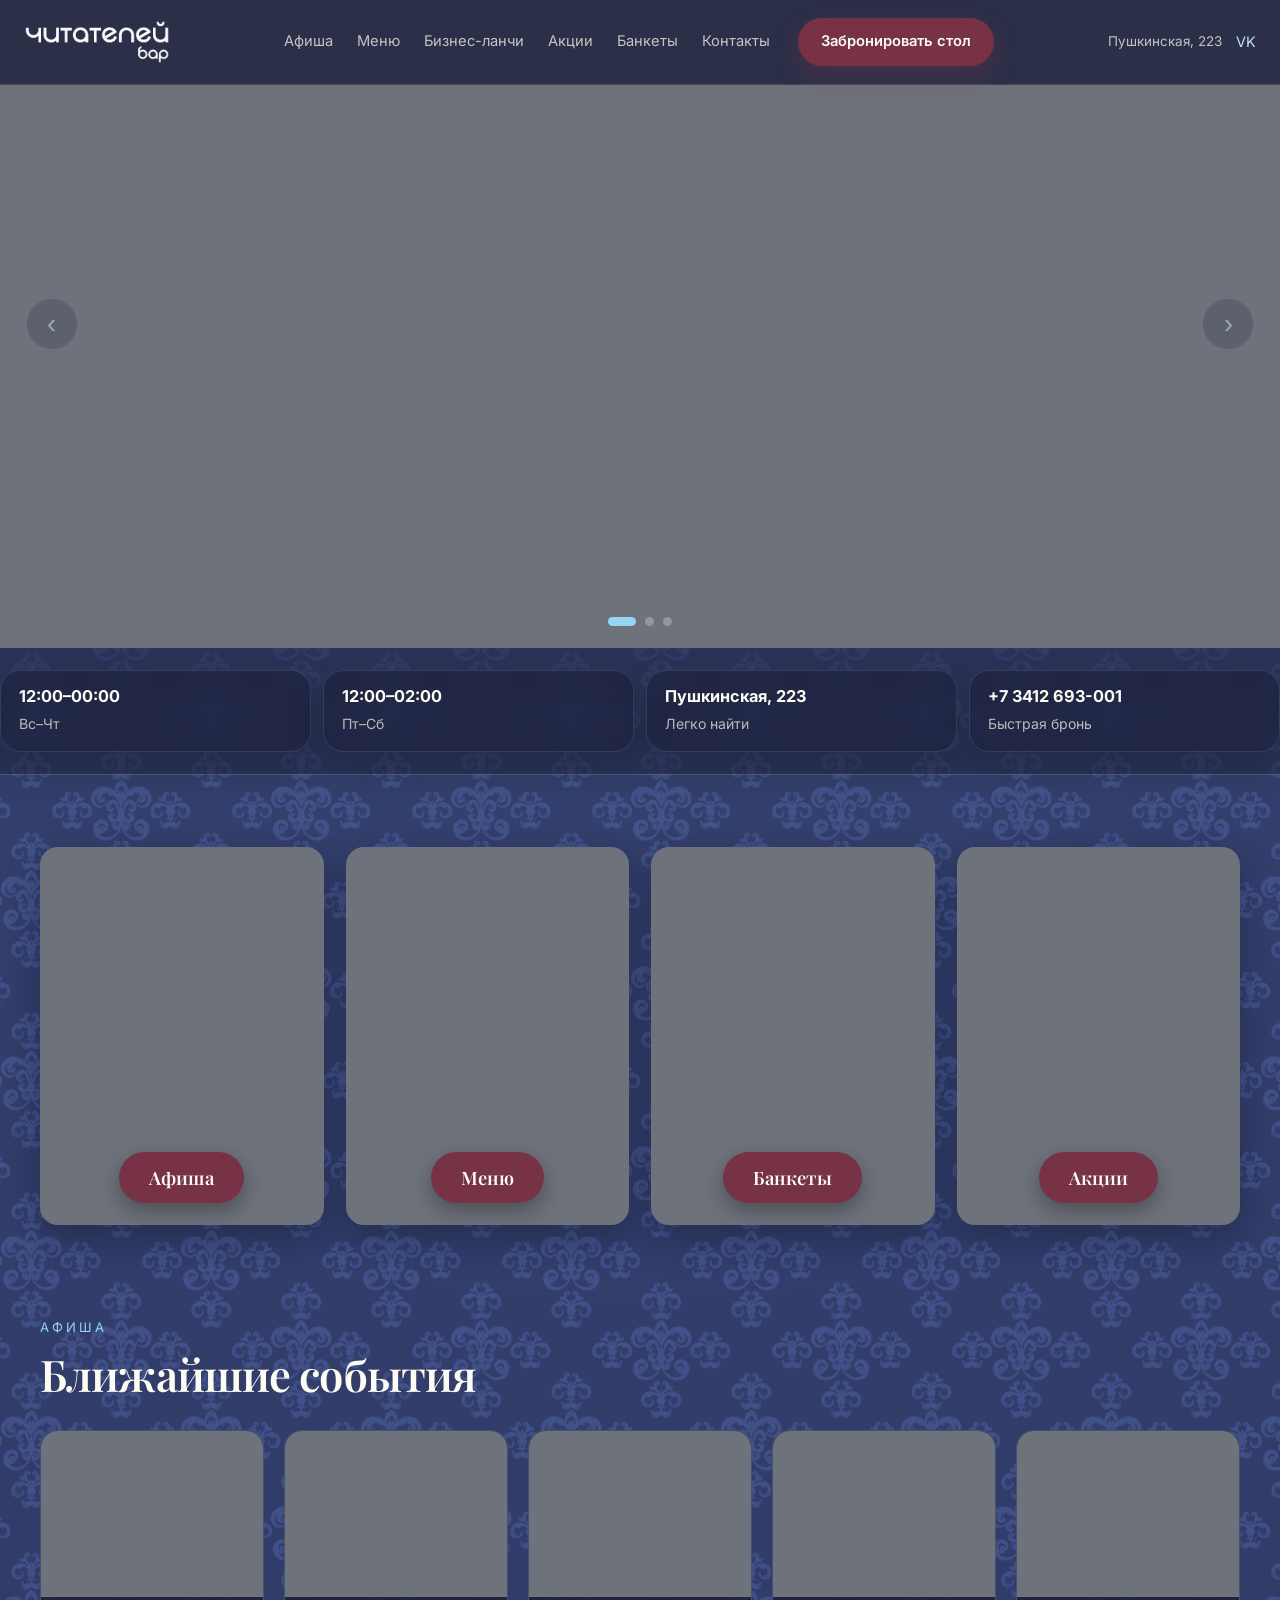
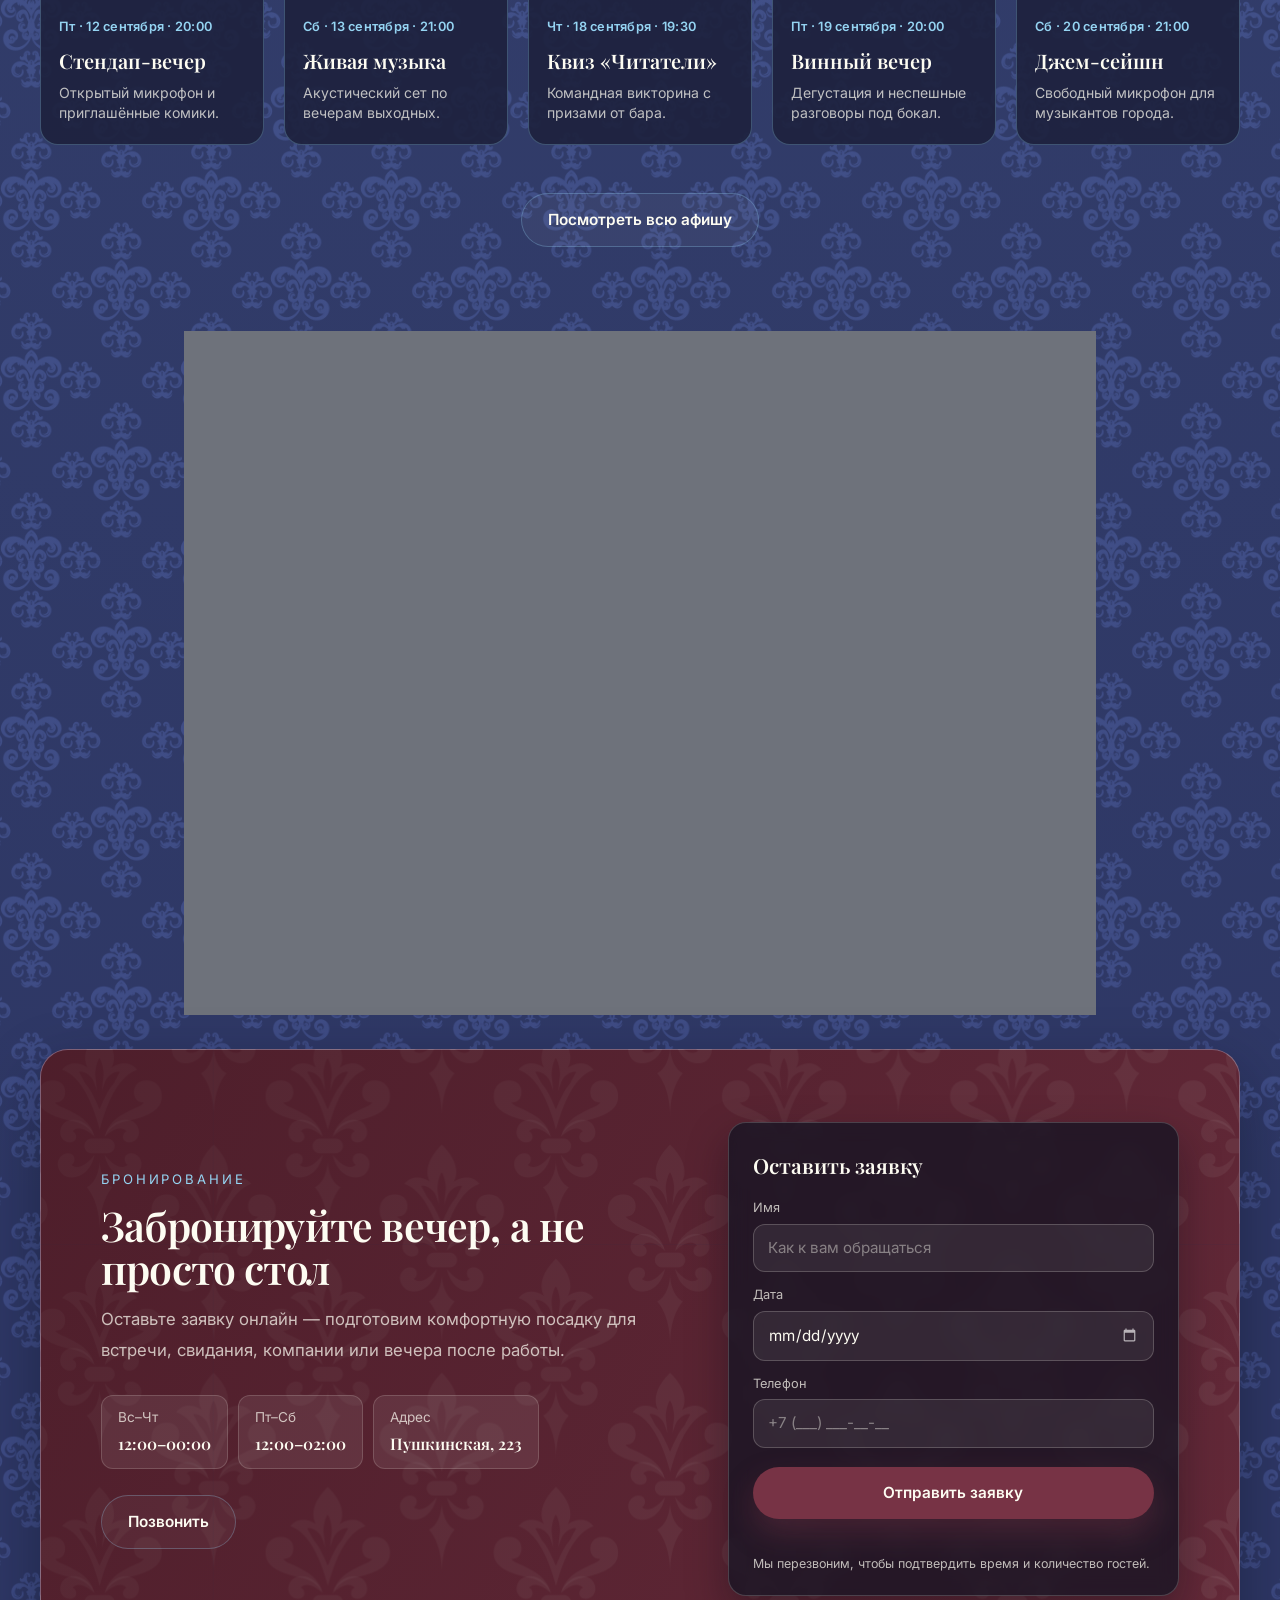
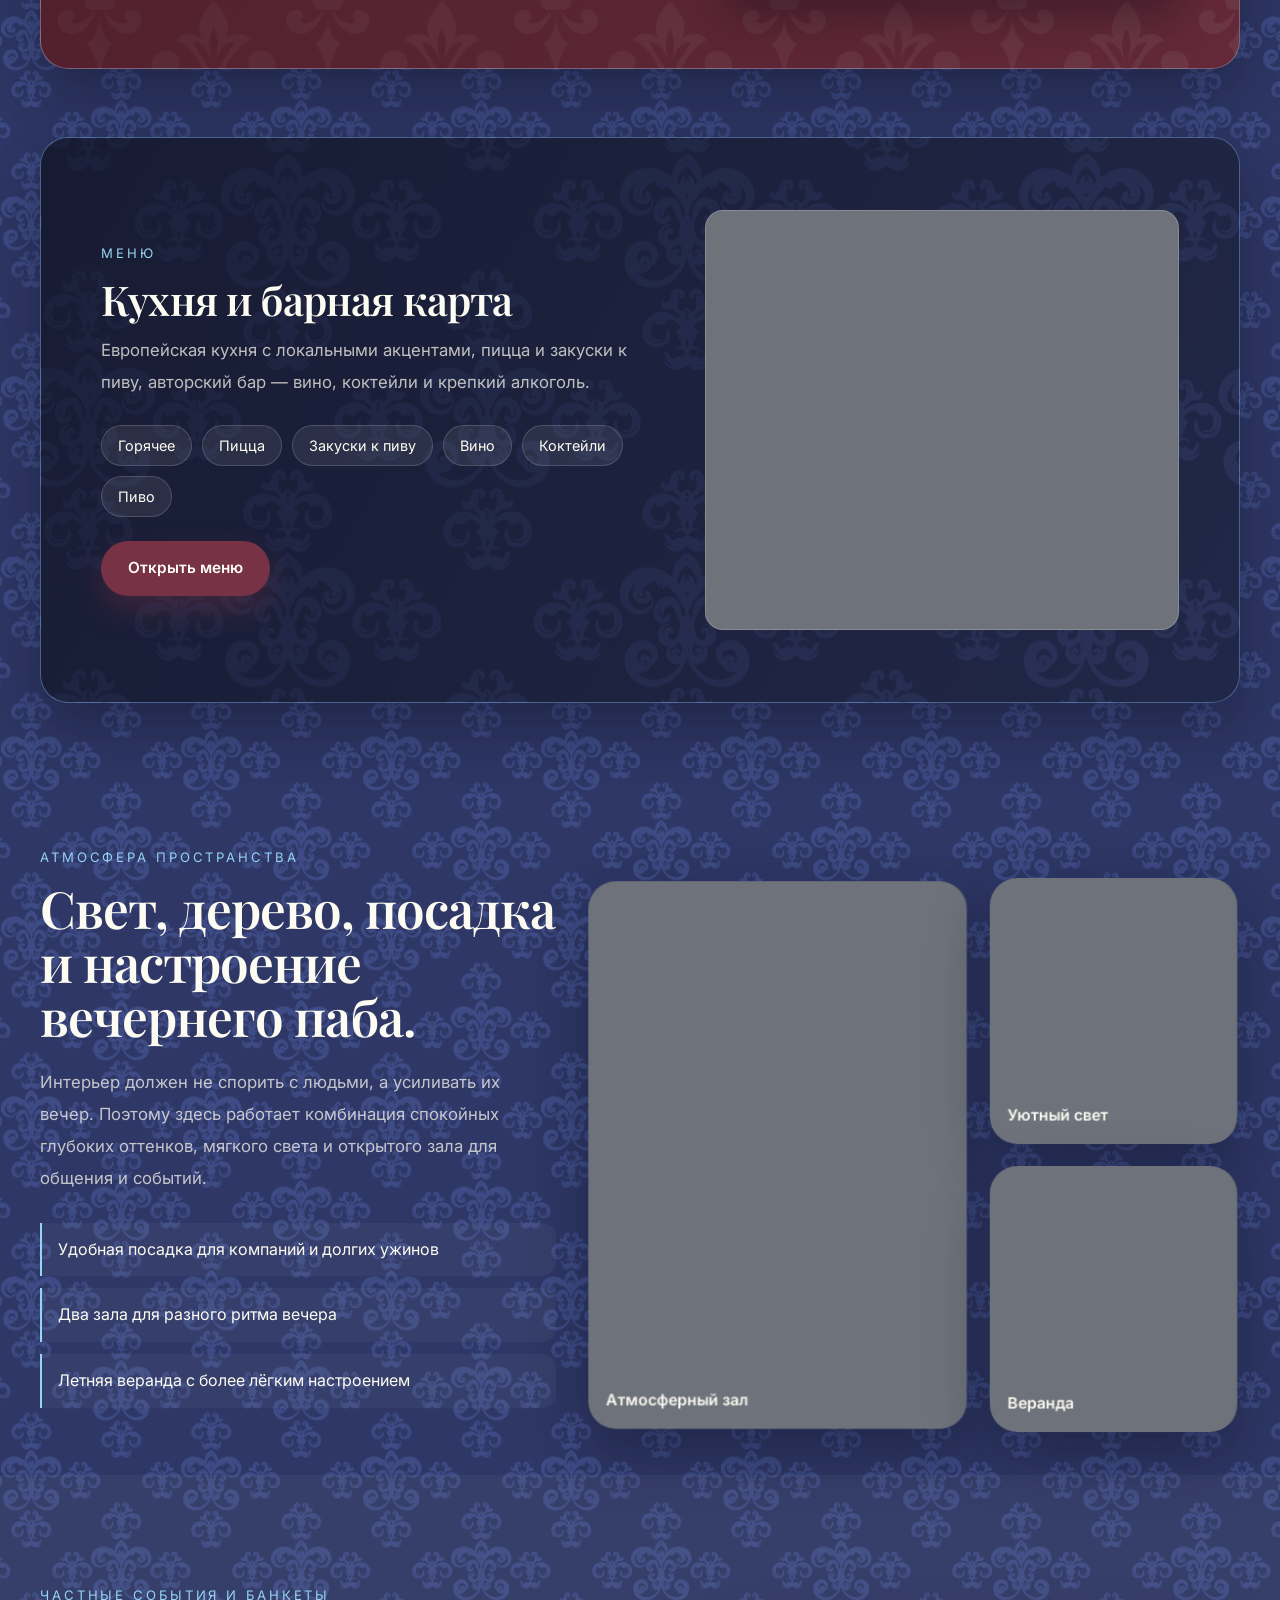
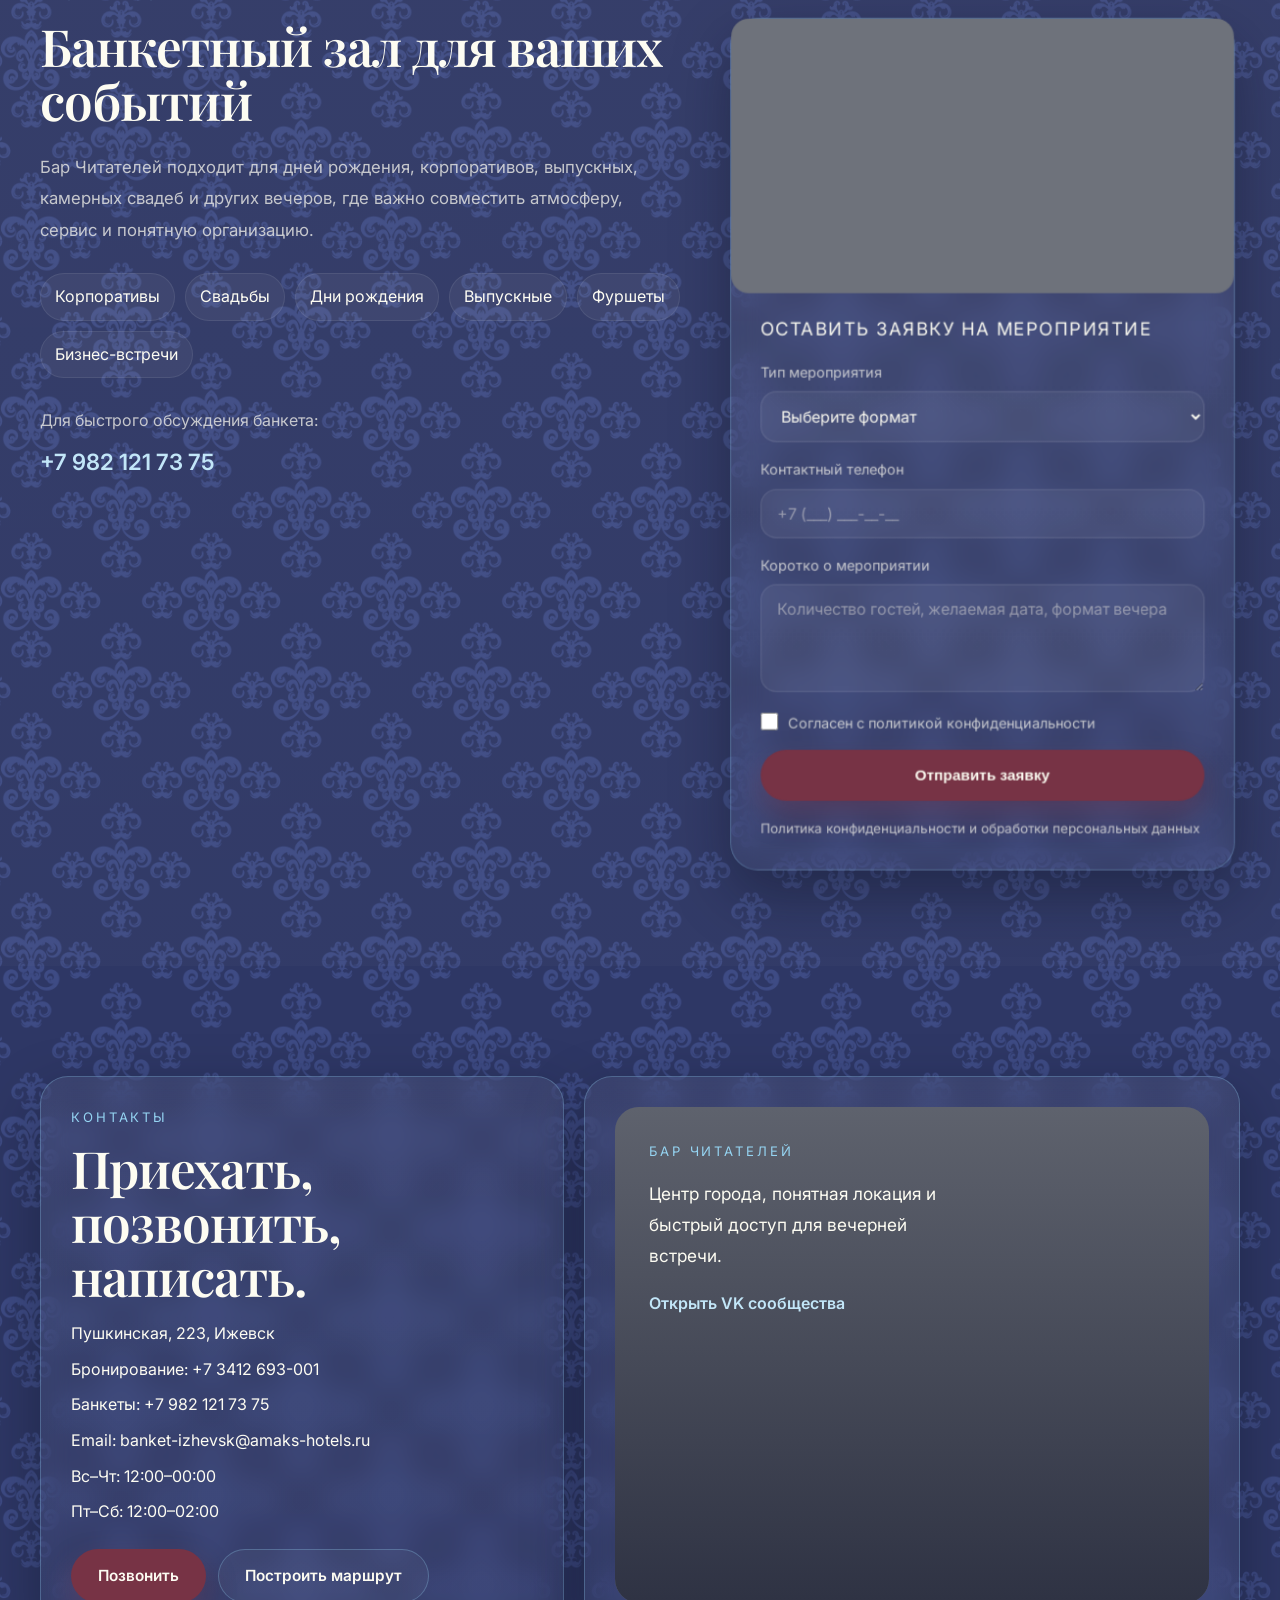
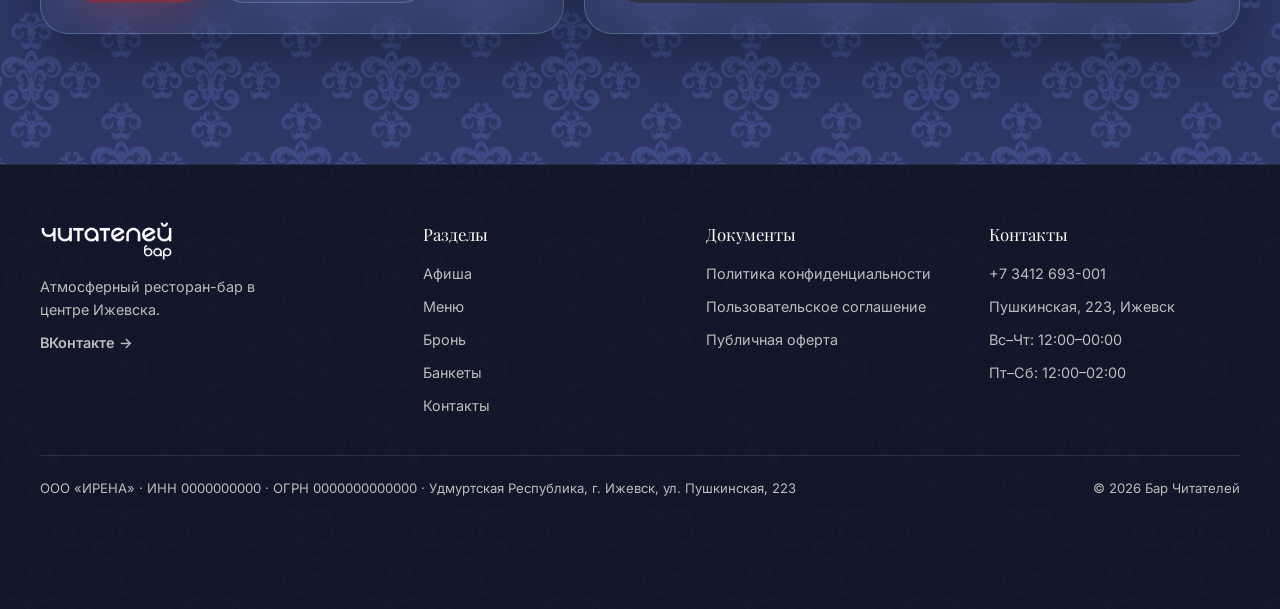
==== commit 24ca77b7: "Hero on desktop is now the banners alone The first screen carried a text slider with two buttons ove" ====
--- a/readers-pub/index.html
+++ b/readers-pub/index.html
@@ -5,7 +5,7 @@
     <meta name="viewport" content="width=device-width, initial-scale=1.0">
     <title>Бар Читателей — атмосферный паб в центре Ижевска</title>
     <meta name="description" content="Бар Читателей — ресторан-паб в центре Ижевска: европейская кухня, удмуртские акценты, импортное пиво, веранда и удобная бронь столов.">
-    <link rel="stylesheet" href="styles.css?v=20261007-6">
+    <link rel="stylesheet" href="styles.css?v=20261012-2">
     <link rel="preconnect" href="https://fonts.googleapis.com">
     <link rel="preconnect" href="https://fonts.gstatic.com" crossorigin>
     <link href="https://fonts.googleapis.com/css2?family=Playfair+Display:wght@400;600;700&amp;family=Inter:wght@300;400;500;600;700&amp;display=swap" rel="stylesheet">
@@ -56,6 +56,9 @@
                 <div class="hero-photo" data-photo="hero-3" aria-hidden="true"></div>
             </div>
             <div class="hero-scrim"></div>
+            <div class="hero-controls" id="heroSlider" tabindex="0" aria-roledescription="карусель" aria-label="Баннеры">
+                <div class="hero-dots" id="heroDots" role="tablist" aria-label="Выбор баннера"></div>
+            </div>
 
             <!-- Мобильный первый экран: лого + навигация в столбик (вместо слайдера) -->
             <div class="hero-mobile">
@@ -76,67 +79,27 @@
             <button type="button" class="hero-edge hero-edge--next" id="heroNext" aria-label="Следующий слайд">
                 <span class="hero-edge-ico" aria-hidden="true">›</span>
             </button>
-            <div class="container hero-grid">
-                <div class="hero-copy">
-                    <div class="hero-slider" id="heroSlider" tabindex="0" aria-roledescription="карусель" aria-label="Разделы Бара Читателей">
-                        <div class="hero-viewport">
-                            <div class="hero-slides" id="heroSlides">
-
-                                <article class="hero-slide is-active" role="group" aria-roledescription="слайд" aria-label="Искусство вкуса">
-                                    <p class="hero-script" data-content="home.hero.script">Искусство вкуса</p>
-                                    <h1 class="hero-title hero-title--caps" data-content="home.hero.title">в каждой детали</h1>
-                                    <p class="hero-description" data-content="home.hero.subtitle">Пространство с атмосферой старинной библиотеки и уютной гостиной: европейская кухня, авторский бар и вечера, куда хочется возвращаться.</p>
-                                    <div class="hero-actions">
-                                        <a href="bronirovaniestola.html" class="btn-primary" data-content="home.hero.btn1">Забронировать стол</a>
-                                        <a href="menu.html" class="btn-secondary" data-content="home.hero.btn2">Посмотреть меню</a>
-                                    </div>
-                                </article>
-
-                                <article class="hero-slide" role="group" aria-roledescription="слайд" aria-label="Атмосфера">
-                                    <p class="hero-script" data-content="home.hero2.script">Атмосфера</p>
-                                    <h2 class="hero-title hero-title--caps" data-content="home.hero2.title">старинной библиотеки</h2>
-                                    <p class="hero-description" data-content="home.hero2.subtitle">Мягкий свет, дерево и книги, уютная посадка и негромкая музыка — место, где вечер идёт в своём ритме.</p>
-                                    <div class="hero-actions">
-                                        <a href="#card-afisha" class="btn-primary" data-content="home.hero2.btn1">Смотреть афишу</a>
-                                        <a href="#contacts" class="btn-secondary" data-content="home.hero2.btn2">Как нас найти</a>
-                                    </div>
-                                </article>
-
-                                <article class="hero-slide" role="group" aria-roledescription="слайд" aria-label="Вечера">
-                                    <p class="hero-script" data-content="home.hero3.script">Вечера,</p>
-                                    <h2 class="hero-title hero-title--caps" data-content="home.hero3.title">куда хочется возвращаться</h2>
-                                    <p class="hero-description" data-content="home.hero3.subtitle">Ужин вдвоём, встреча с компанией или частное событие — соберём вечер под ваш повод и настроение.</p>
-                                    <div class="hero-actions">
-                                        <a href="bronirovaniestola.html" class="btn-primary" data-content="home.hero3.btn1">Забронировать стол</a>
-                                        <a href="#services" class="btn-secondary" data-content="home.hero3.btn2">Банкеты и события</a>
-                                    </div>
-                                </article>
-
-                            </div>
-                        </div>
-                        <div class="hero-controls">
-                            <div class="hero-dots" id="heroDots" role="tablist" aria-label="Выбор слайда"></div>
-                        </div>
-                    </div>
-                    <div class="hero-highlights">
-                        <div class="highlight-chip">
-                            <span class="highlight-value" data-content="settings.hours_weekday_short">12:00–00:00</span>
-                            <span class="highlight-note" data-content="home.chips.note1">Вс–Чт</span>
-                        </div>
-                        <div class="highlight-chip">
-                            <span class="highlight-value" data-content="settings.hours_weekend_short">12:00–02:00</span>
-                            <span class="highlight-note" data-content="home.chips.note2">Пт–Сб</span>
-                        </div>
-                        <a href="https://yandex.ru/maps/?text=Ижевск%2C%20Пушкинская%20223" class="highlight-chip" target="_blank" rel="noopener">
-                            <span class="highlight-value" data-content="settings.address_short">Пушкинская, 223</span>
-                            <span class="highlight-note" data-content="home.chips.note3">Легко найти</span>
-                        </a>
-                        <a href="tel:+73412693001" class="highlight-chip">
-                            <span class="highlight-value" data-content="settings.phone_label">+7 3412 693-001</span>
-                            <span class="highlight-note" data-content="home.chips.note4">Быстрая бронь</span>
-                        </a>
-                    </div>
-                </div>
+        </section>
+
+        <!-- Режим работы, адрес и телефон — отдельной полосой под баннером -->
+        <section class="hero-facts" aria-label="Режим работы и контакты">
+            <div class="container hero-highlights">
+                <div class="highlight-chip">
+                    <span class="highlight-value" data-content="settings.hours_weekday_short">12:00–00:00</span>
+                    <span class="highlight-note" data-content="home.chips.note1">Вс–Чт</span>
+                </div>
+                <div class="highlight-chip">
+                    <span class="highlight-value" data-content="settings.hours_weekend_short">12:00–02:00</span>
+                    <span class="highlight-note" data-content="home.chips.note2">Пт–Сб</span>
+                </div>
+                <a href="https://yandex.ru/maps/?text=Ижевск%2C%20Пушкинская%20223" class="highlight-chip" target="_blank" rel="noopener">
+                    <span class="highlight-value" data-content="settings.address_short">Пушкинская, 223</span>
+                    <span class="highlight-note" data-content="home.chips.note3">Легко найти</span>
+                </a>
+                <a href="tel:+73412693001" class="highlight-chip">
+                    <span class="highlight-value" data-content="settings.phone_label">+7 3412 693-001</span>
+                    <span class="highlight-note" data-content="home.chips.note4">Быстрая бронь</span>
+                </a>
             </div>
         </section>
 
@@ -505,7 +468,7 @@
     </div>
 
     <script src="content-loader.js?v=20261007-4"></script>
-    <script src="hero-slider.js?v=20261007-4"></script>
+    <script src="hero-slider.js?v=20261012-1"></script>
     <script src="script.js?v=20260405-28"></script>
     <script>
     // Быстрая заявка на бронь из секции «Бронирование» → /api/booking (Telegram)
--- a/readers-pub/styles.css
+++ b/readers-pub/styles.css
@@ -3902,39 +3902,9 @@
 
 /* ===================================================================
    РЕЖИМ РЕДАКТОРА АДМИНКИ (?editor=1)
-   Слайды первого экрана обычно показываются по одному и скрыты
-   через opacity: 0 — кликнуть по ним в редакторе невозможно.
-   Здесь раскладываем их друг под другом и делаем доступными.
+   Баннеры первого экрана лежат фоном и по ним не кликнуть —
+   раскладываем их в ряд плитками (правила ниже).
    =================================================================== */
-.rp-editor .hero-slides { display: block !important; }
-.rp-editor .hero-slide {
-    grid-area: auto !important;
-    opacity: 1 !important;
-    pointer-events: auto !important;
-    position: relative;
-    padding: 18px 0;
-    border-top: 1px dashed rgba(149, 212, 242, 0.45);
-}
-.rp-editor .hero-slide:first-child { border-top: 0; }
-.rp-editor .hero-slide::before {
-    content: "Слайд " counter(rp-slide);
-    counter-increment: rp-slide;
-    display: inline-block;
-    margin-bottom: 8px;
-    padding: 3px 10px;
-    border-radius: 999px;
-    background: rgba(149, 212, 242, 0.18);
-    color: var(--accent);
-    font-size: 0.72rem;
-    letter-spacing: 0.12em;
-    text-transform: uppercase;
-}
-.rp-editor .hero-slides { counter-reset: rp-slide; }
-.rp-editor .hero-edge,
-.rp-editor .hero-dots { display: none !important; }
-.rp-editor .hero { min-height: 0; padding-bottom: 40px; }
-
-
 /* Баннеры первого экрана в режиме редактора: три плитки, по одной на слайд.
    На сайте они лежат фоном за текстом и по ним не кликнуть — здесь
    раскладываем их в ряд и подписываем. */
@@ -3980,3 +3950,45 @@
 }
 .rp-editor .hero-scrim { display: none; }
 .rp-editor .hero { padding-top: 90px; }
+
+/* ===================================================================
+   ГЛАВНЫЙ ЭКРАН — только баннеры (ПК)
+   Текст и кнопки убраны: всё сообщение несёт сам баннер.
+   Поэтому затемнение снимаем — иначе кадр выглядит мутным.
+   Режим работы и контакты переехали в полосу .hero-facts ниже.
+   =================================================================== */
+@media (min-width: 641px) {
+    .hero { min-height: min(72vh, 760px); padding: 0; align-items: stretch; }
+    .hero-scrim { display: none; }
+    .hero-photos { position: absolute; inset: 0; }
+
+    /* точки — поверх баннера снизу по центру */
+    .hero-controls {
+        position: absolute;
+        z-index: 3;
+        left: 0;
+        right: 0;
+        bottom: 22px;
+        display: flex;
+        justify-content: center;
+    }
+}
+
+/* Полоса с режимом работы и контактами — под главным экраном */
+.hero-facts {
+    padding: 22px 0;
+    background: rgba(35, 40, 69, 0.55);
+    border-bottom: 1px solid var(--border);
+}
+.hero-facts .hero-highlights {
+    display: grid;
+    grid-template-columns: repeat(4, minmax(0, 1fr));
+    gap: 12px;
+    margin: 0;
+    max-width: none;
+}
+
+/* на телефоне первый экран свой (лого и меню в столбик), полосу не показываем */
+@media (max-width: 640px) {
+    .hero-facts { display: none; }
+}
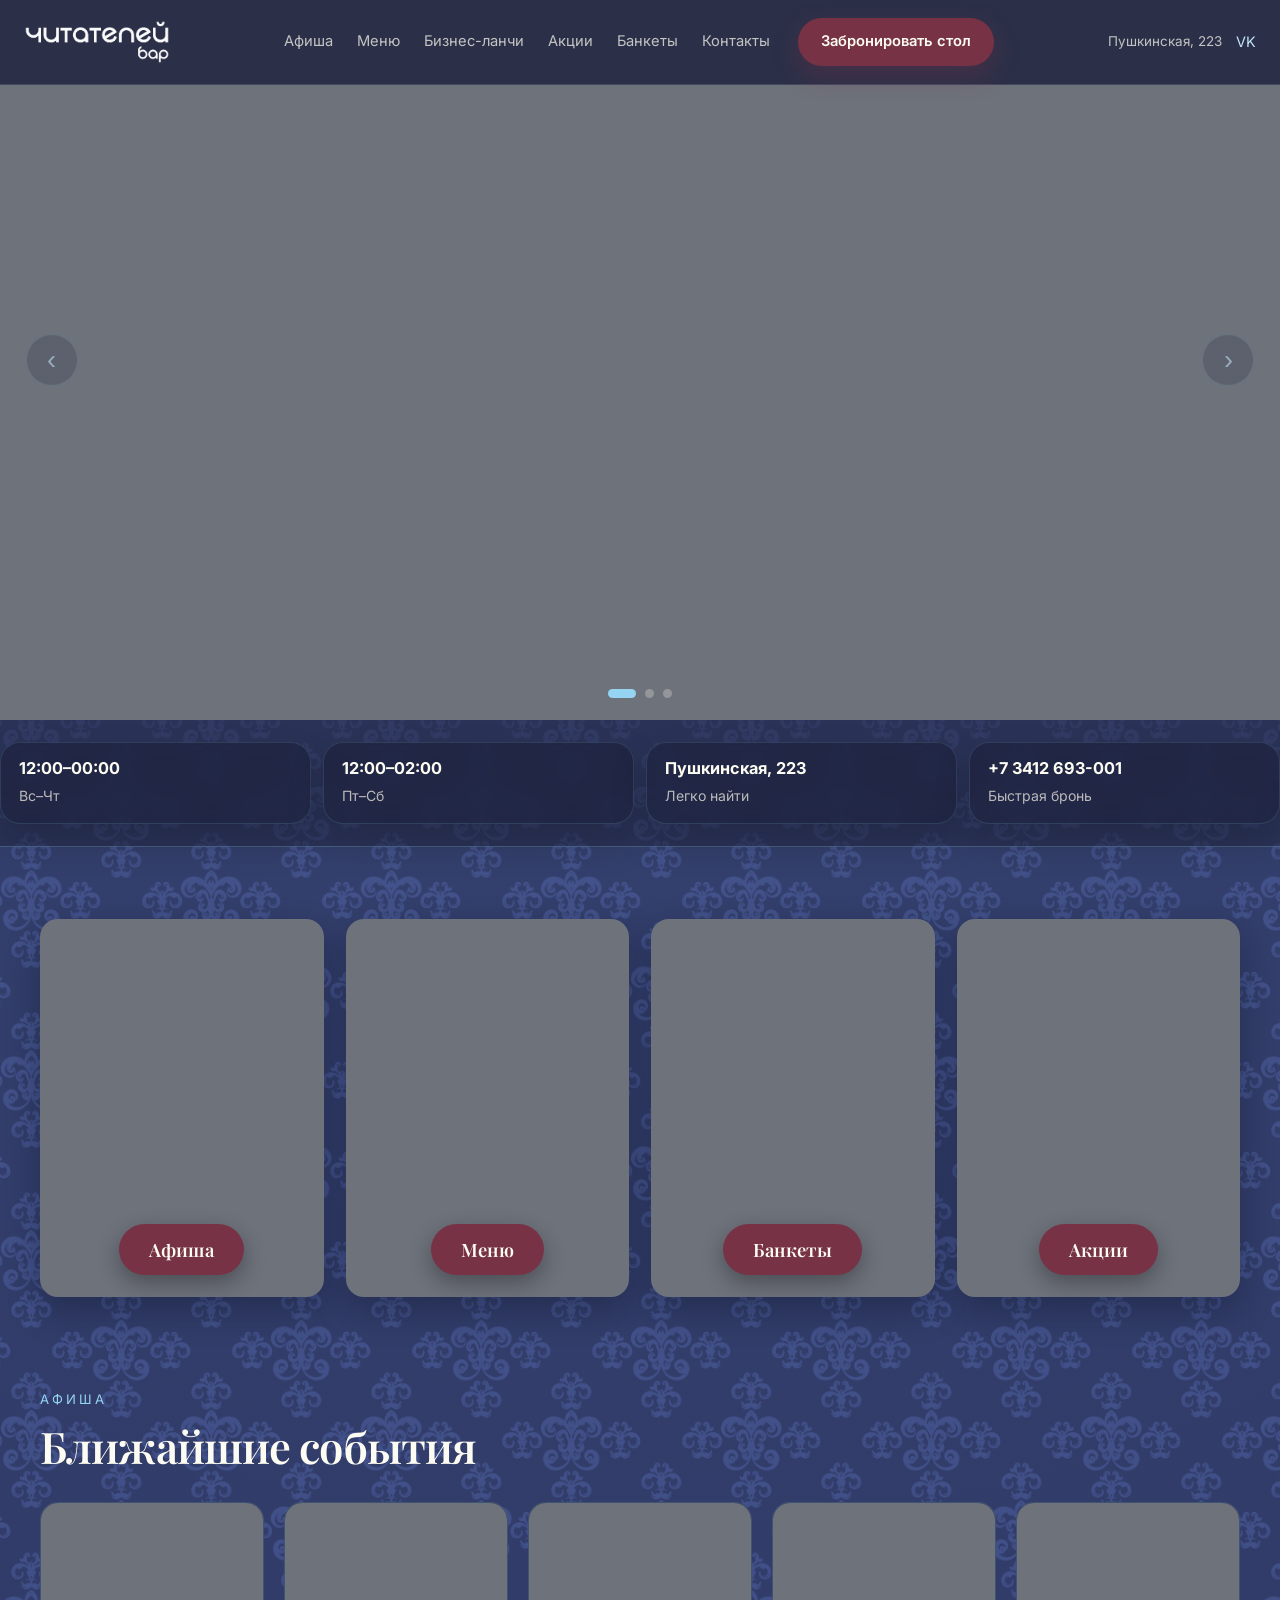
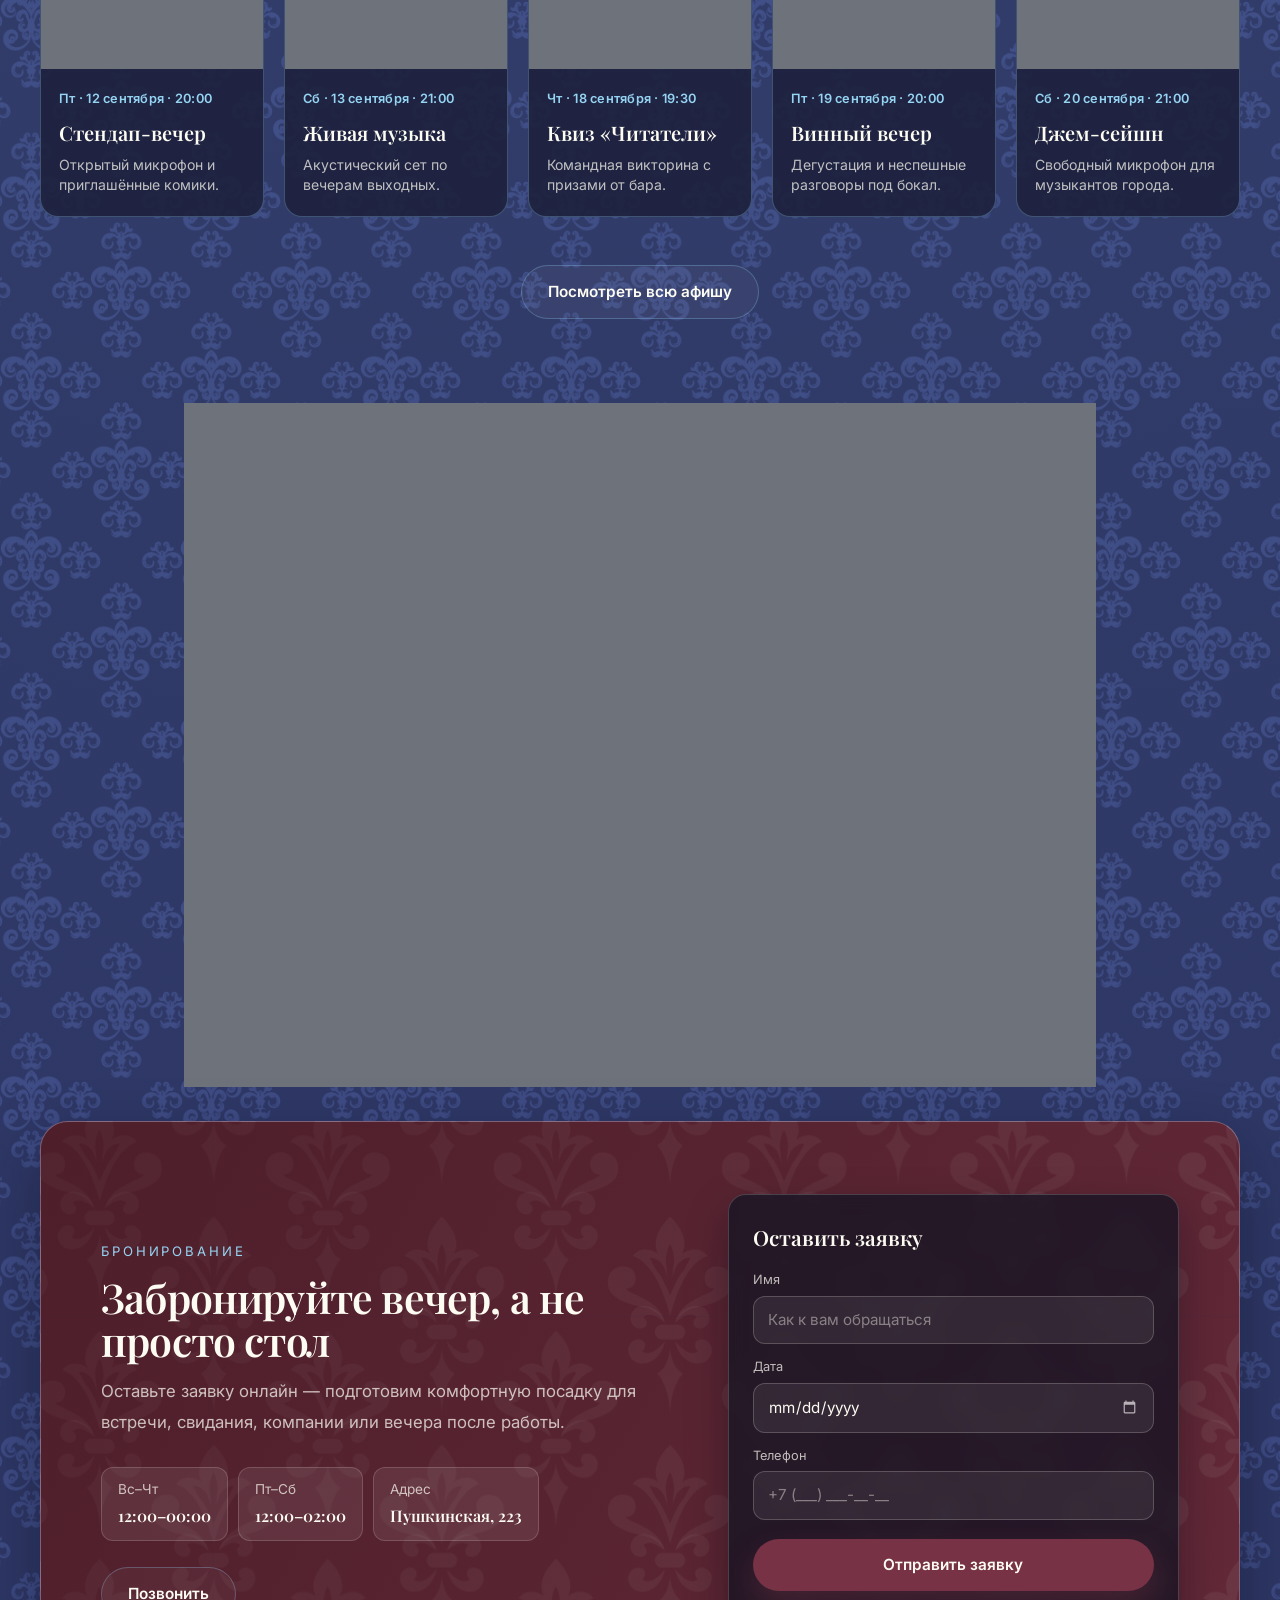
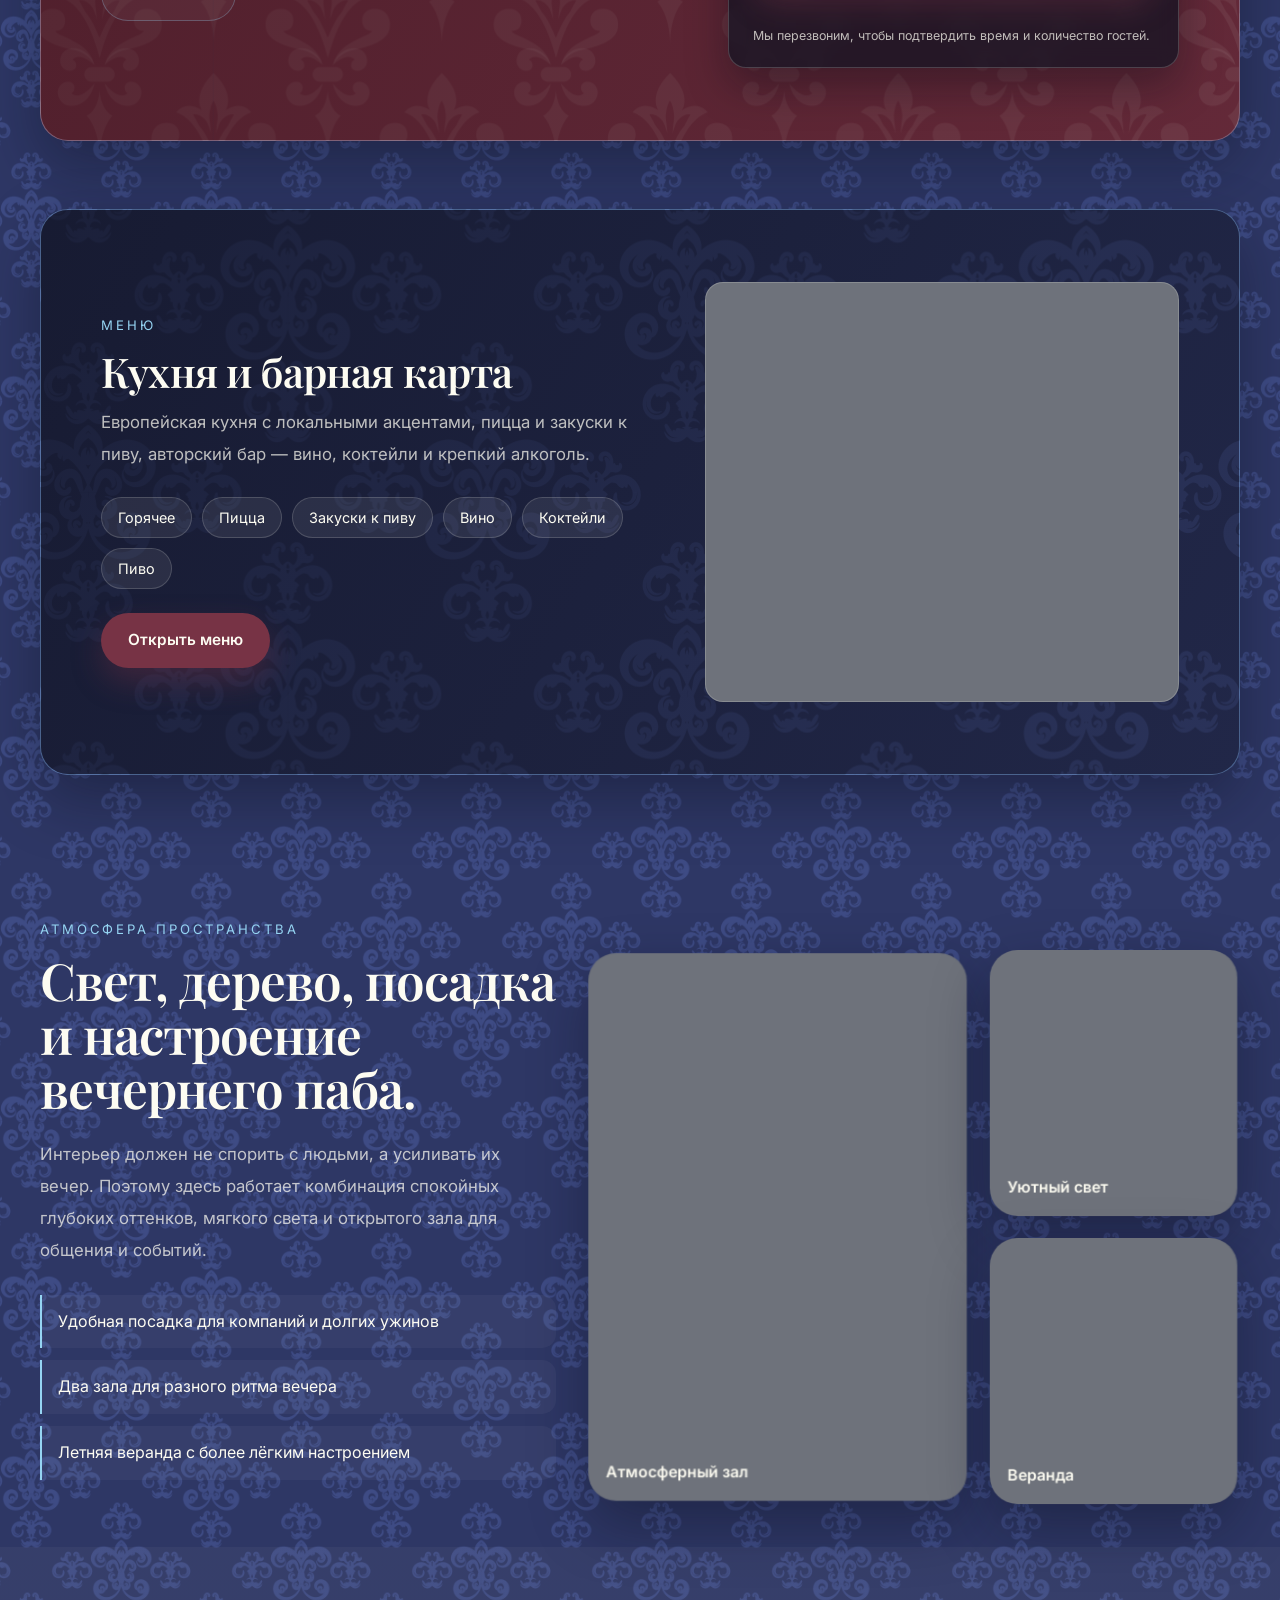
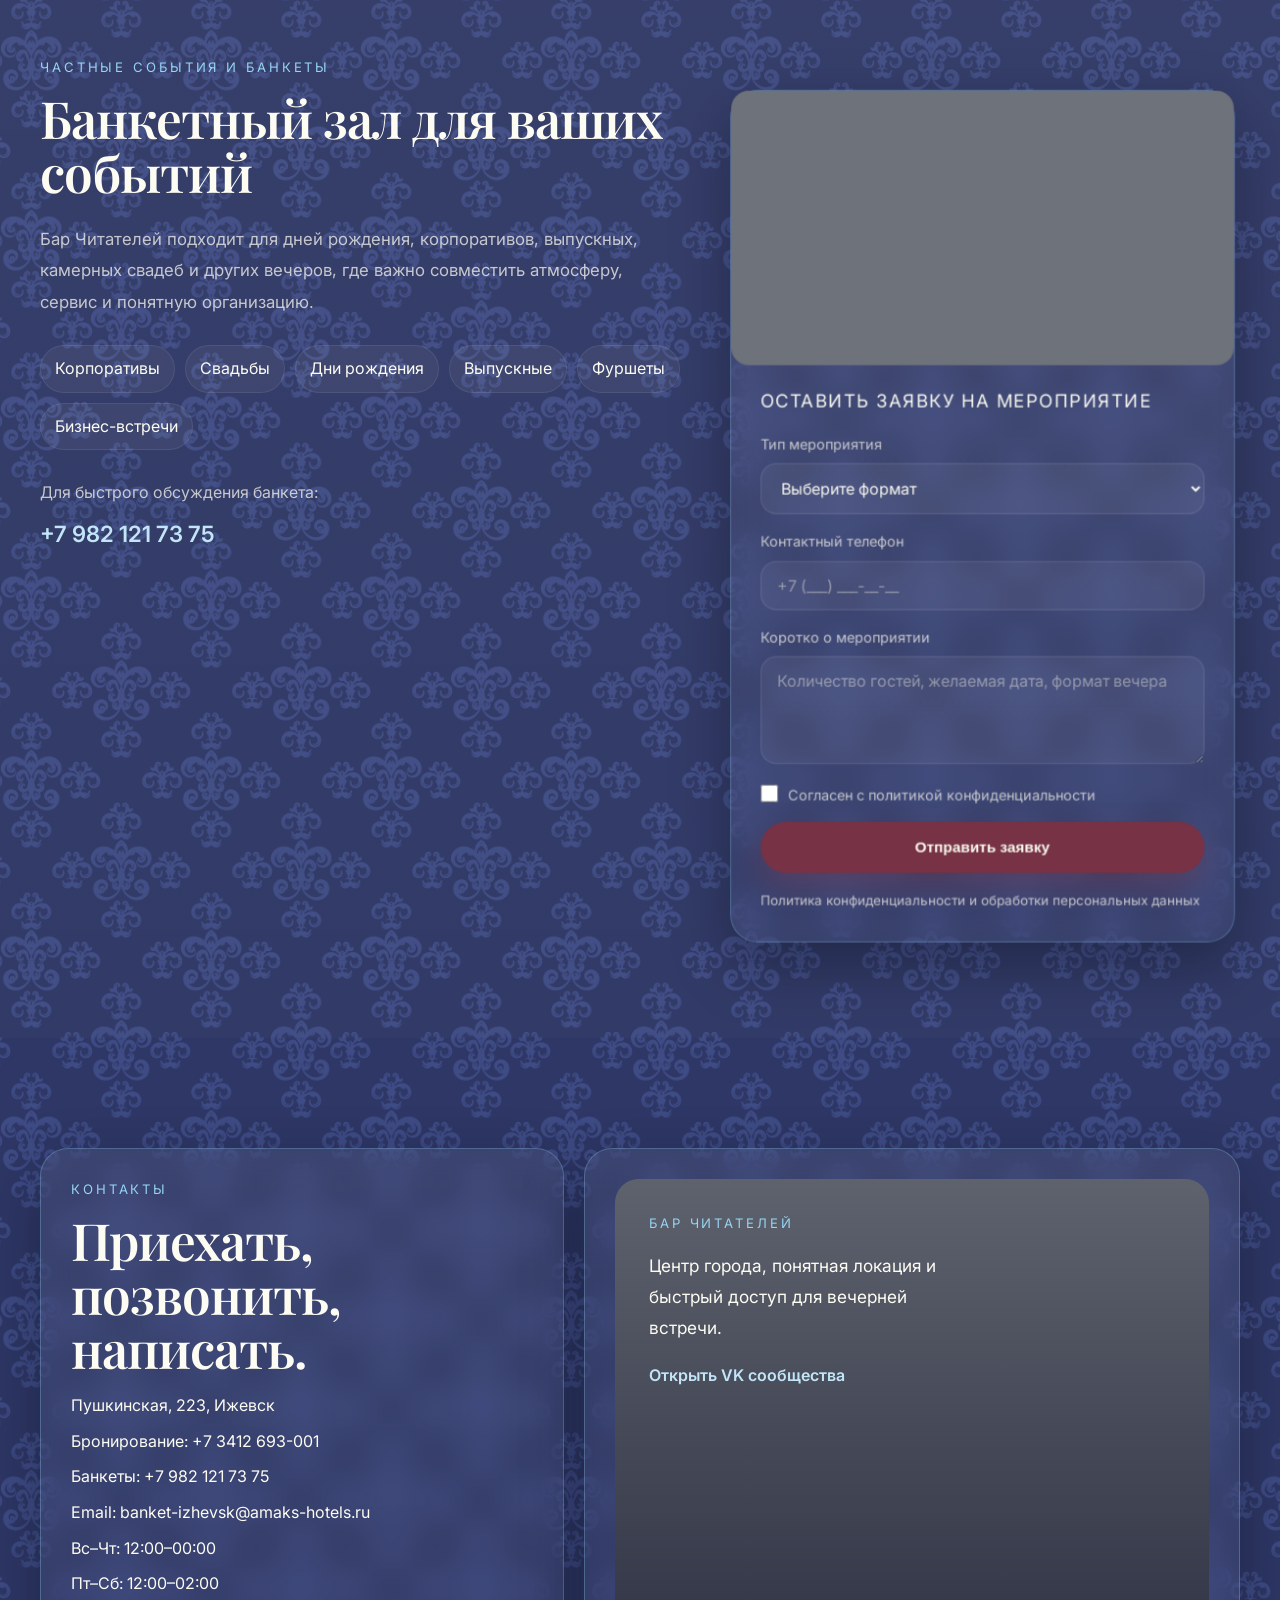
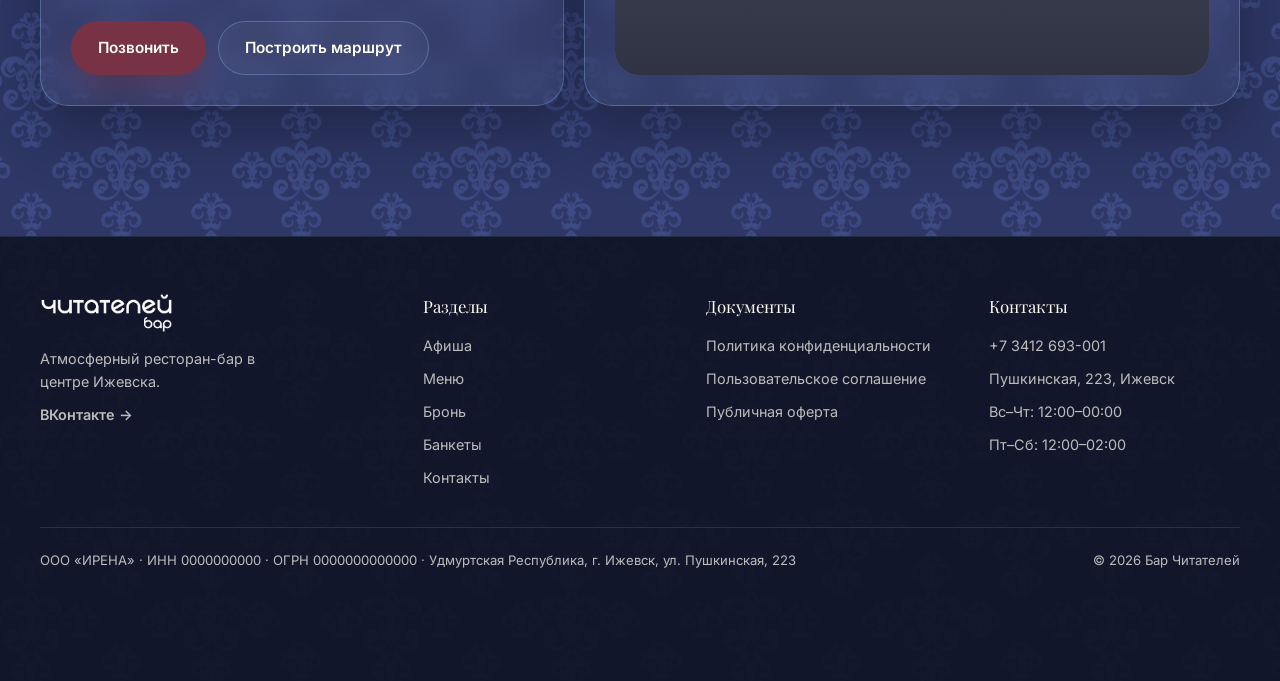
==== commit 5f2ef3e8: "Show the hero banner uncropped The hero had a fixed height, so a 16:9 banner was cut at the top and " ====
--- a/readers-pub/index.html
+++ b/readers-pub/index.html
@@ -5,7 +5,7 @@
     <meta name="viewport" content="width=device-width, initial-scale=1.0">
     <title>Бар Читателей — атмосферный паб в центре Ижевска</title>
     <meta name="description" content="Бар Читателей — ресторан-паб в центре Ижевска: европейская кухня, удмуртские акценты, импортное пиво, веранда и удобная бронь столов.">
-    <link rel="stylesheet" href="styles.css?v=20261012-2">
+    <link rel="stylesheet" href="styles.css?v=20261012-3">
     <link rel="preconnect" href="https://fonts.googleapis.com">
     <link rel="preconnect" href="https://fonts.gstatic.com" crossorigin>
     <link href="https://fonts.googleapis.com/css2?family=Playfair+Display:wght@400;600;700&amp;family=Inter:wght@300;400;500;600;700&amp;display=swap" rel="stylesheet">
--- a/readers-pub/styles.css
+++ b/readers-pub/styles.css
@@ -3958,7 +3958,15 @@
    Режим работы и контакты переехали в полосу .hero-facts ниже.
    =================================================================== */
 @media (min-width: 641px) {
-    .hero { min-height: min(72vh, 760px); padding: 0; align-items: stretch; }
+    /* Высота секции = пропорции баннера (16:9), иначе кадр обрезается:
+       при фиксированной высоте верх и низ макета уходили за край. */
+    .hero {
+        min-height: 0;
+        height: auto;
+        aspect-ratio: 16 / 9;
+        padding: 0;
+        align-items: stretch;
+    }
     .hero-scrim { display: none; }
     .hero-photos { position: absolute; inset: 0; }
 
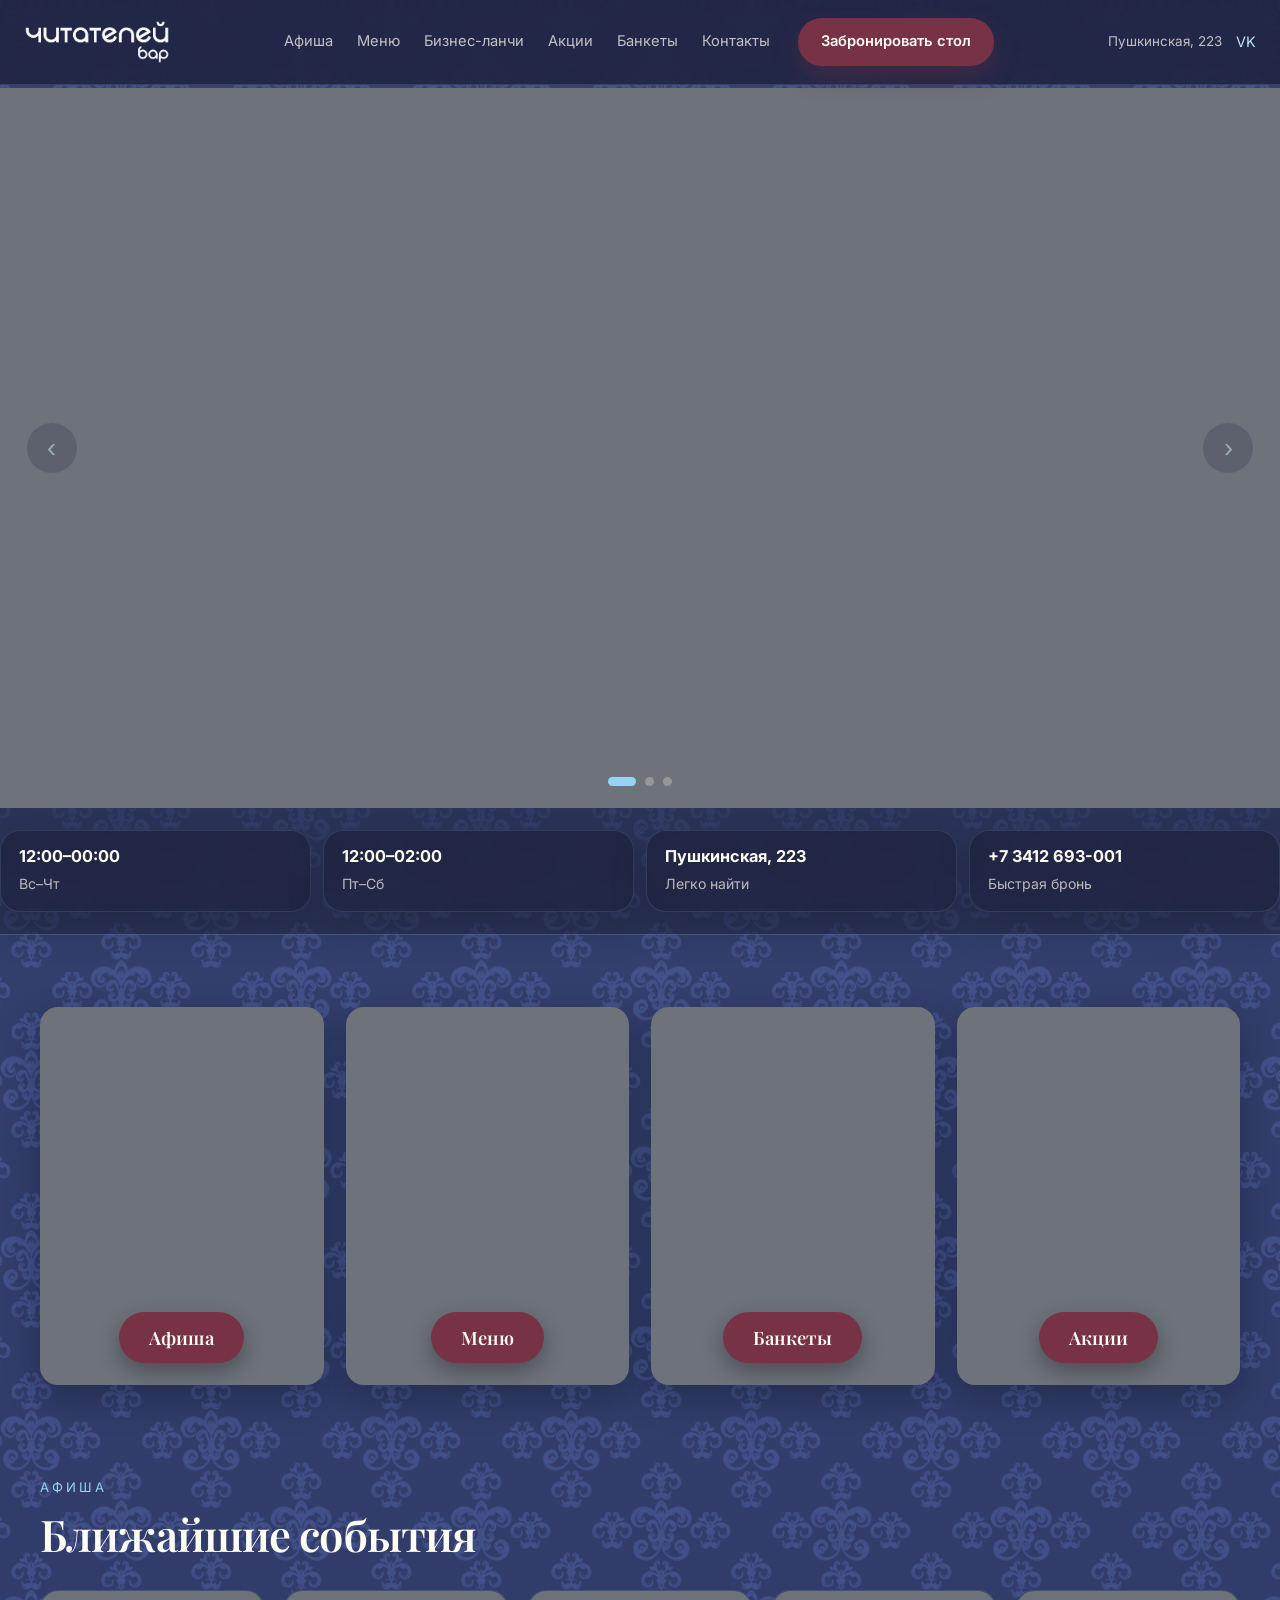
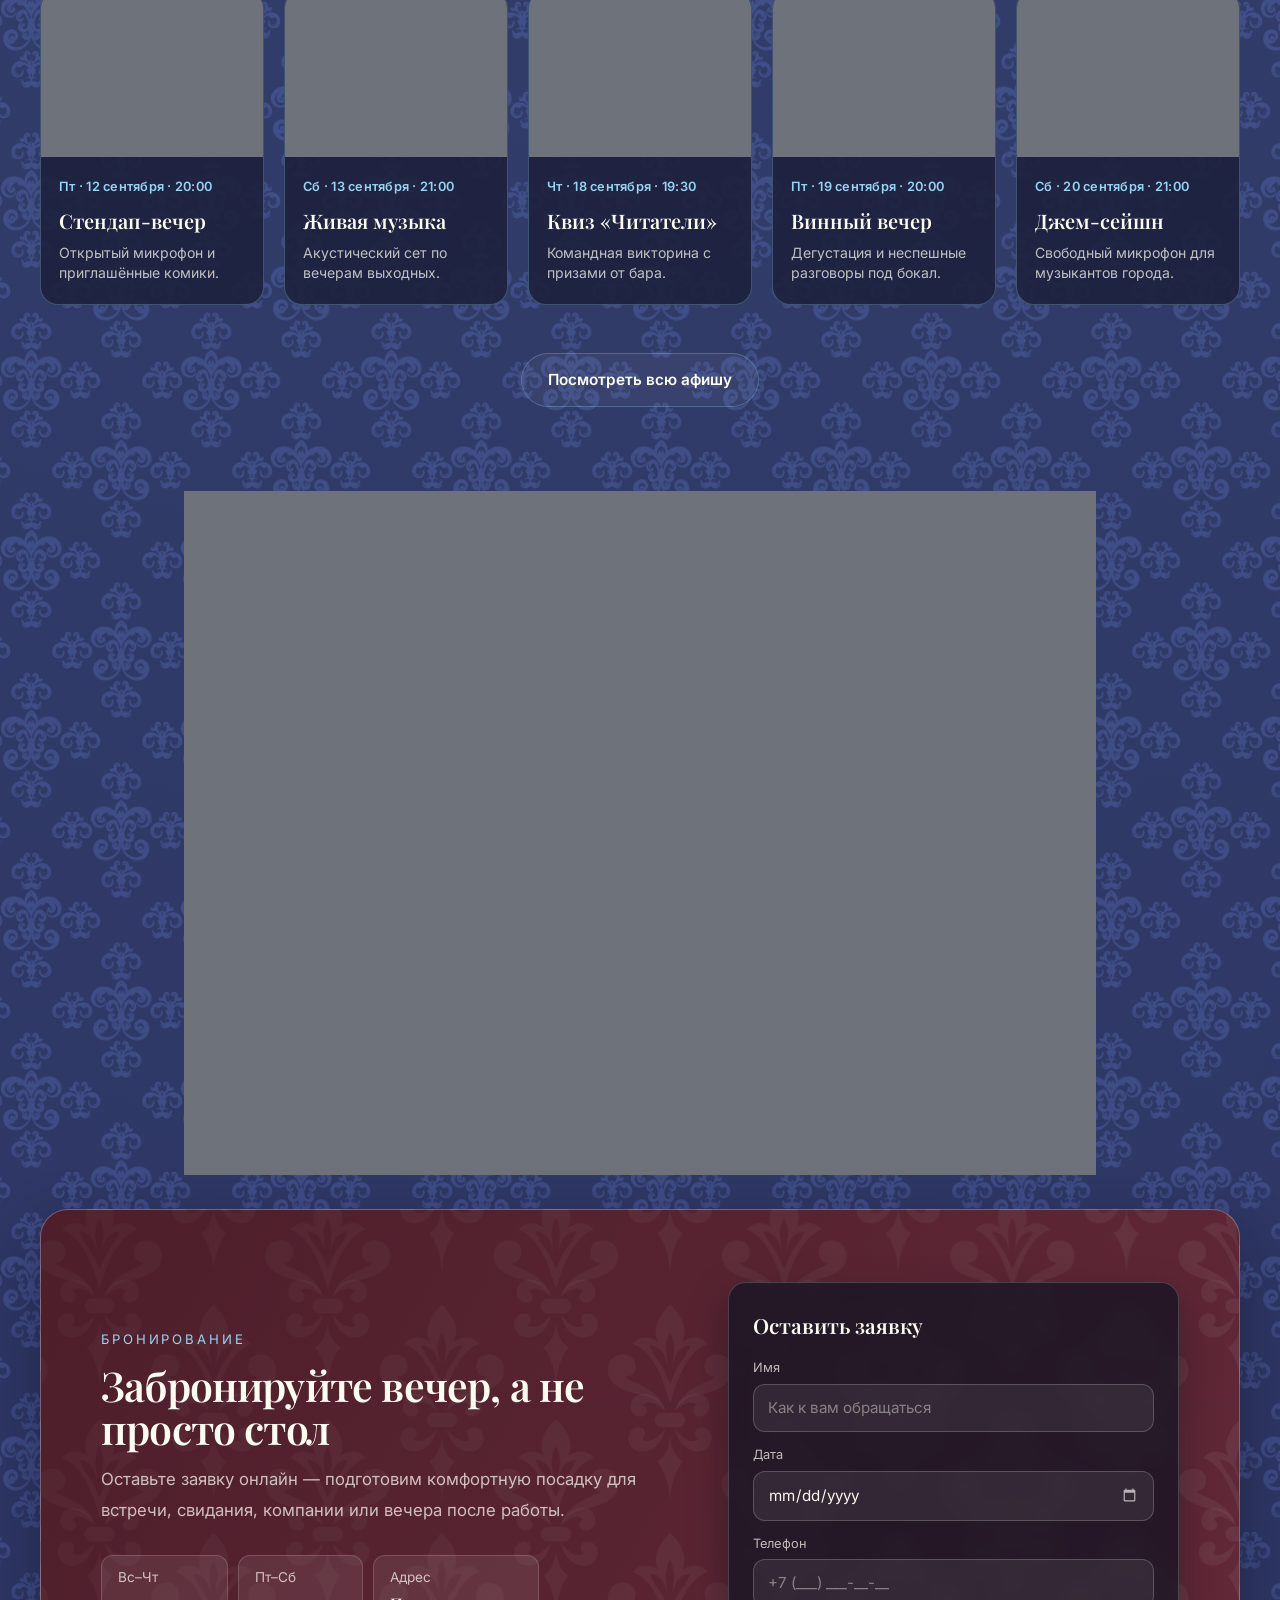
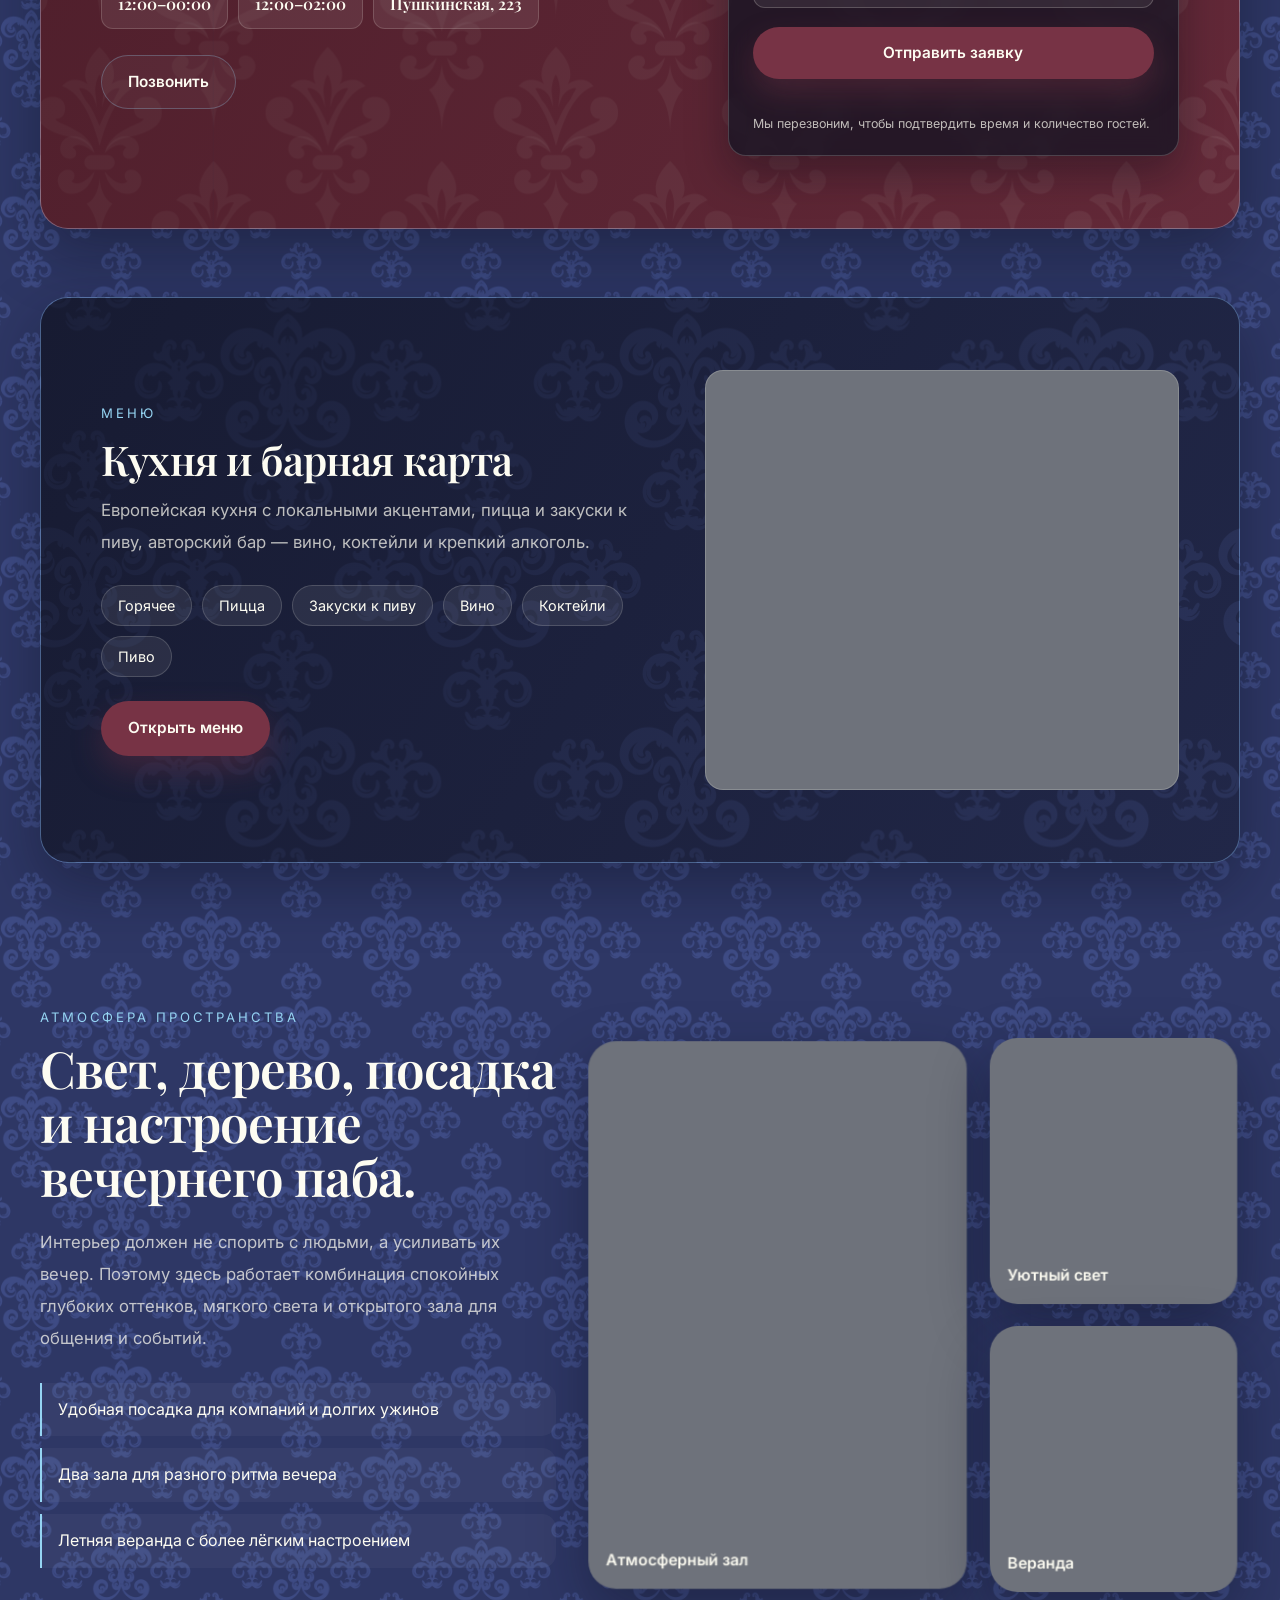
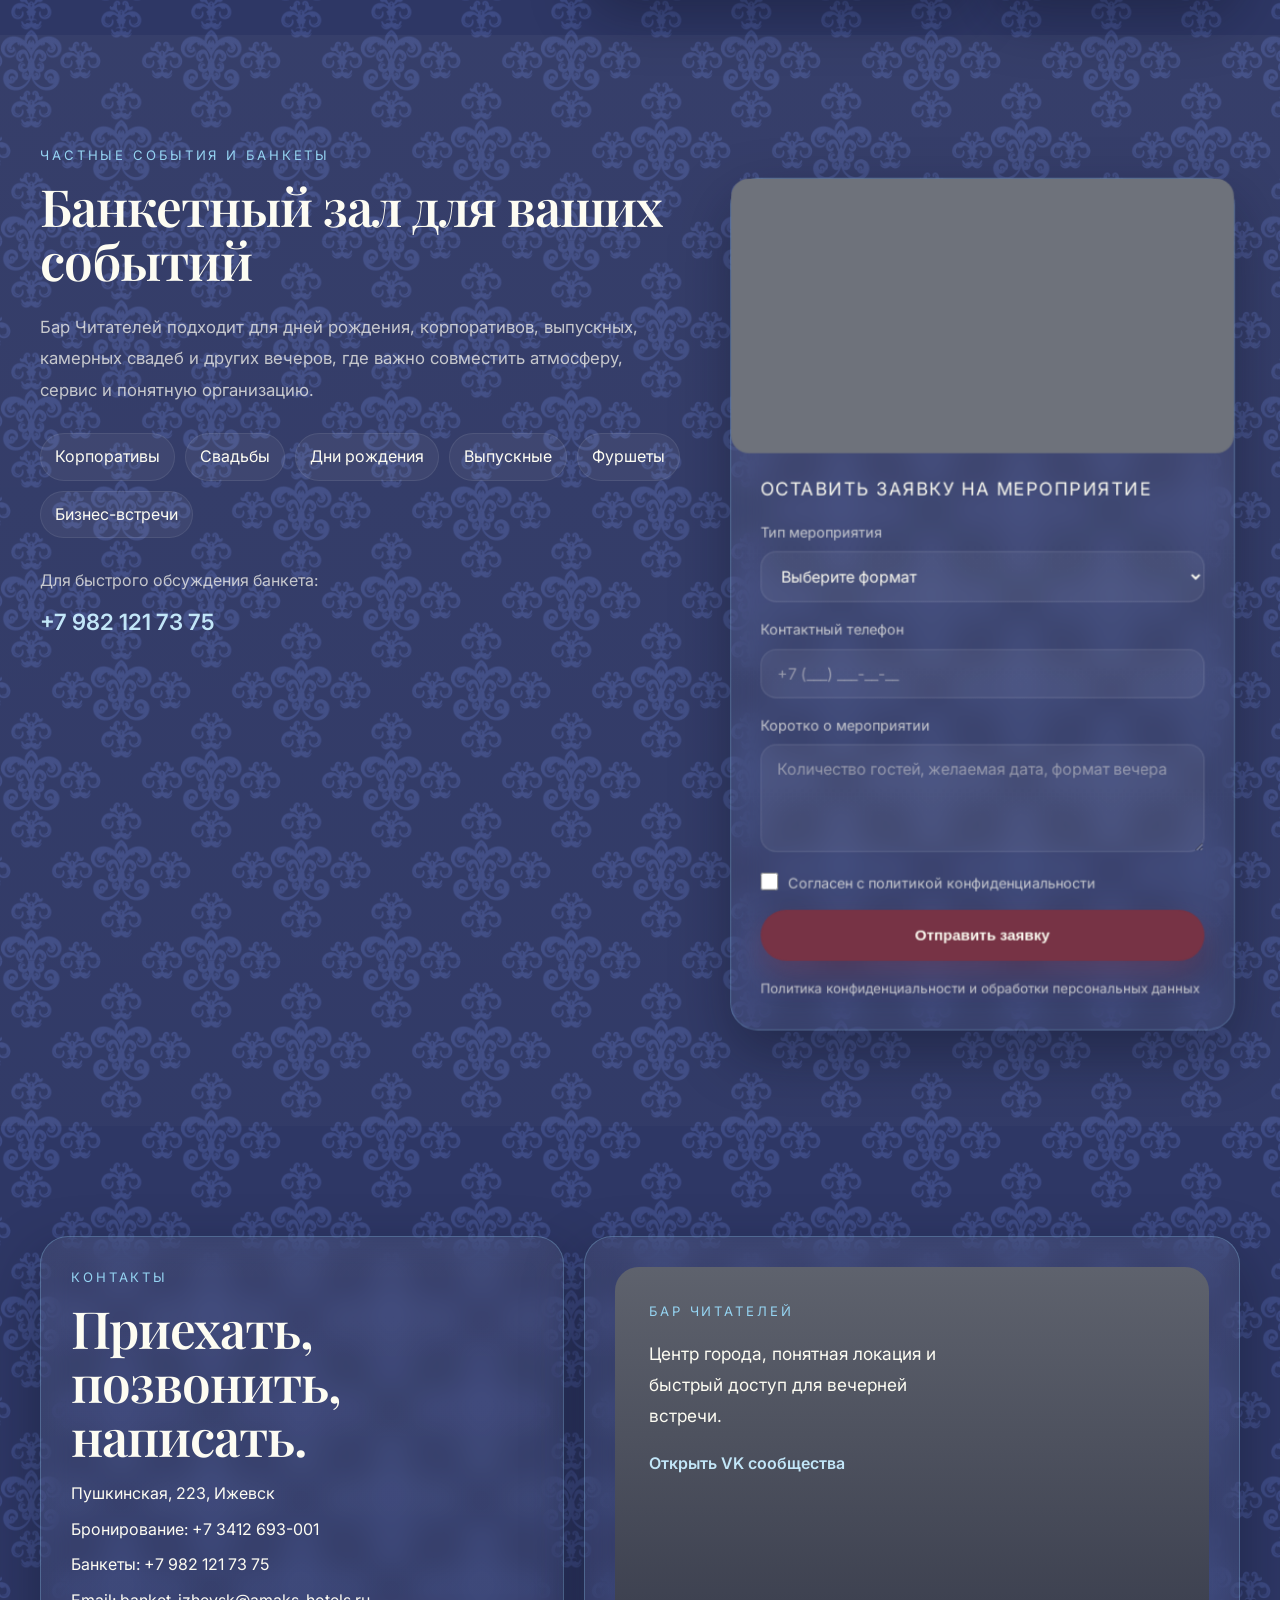
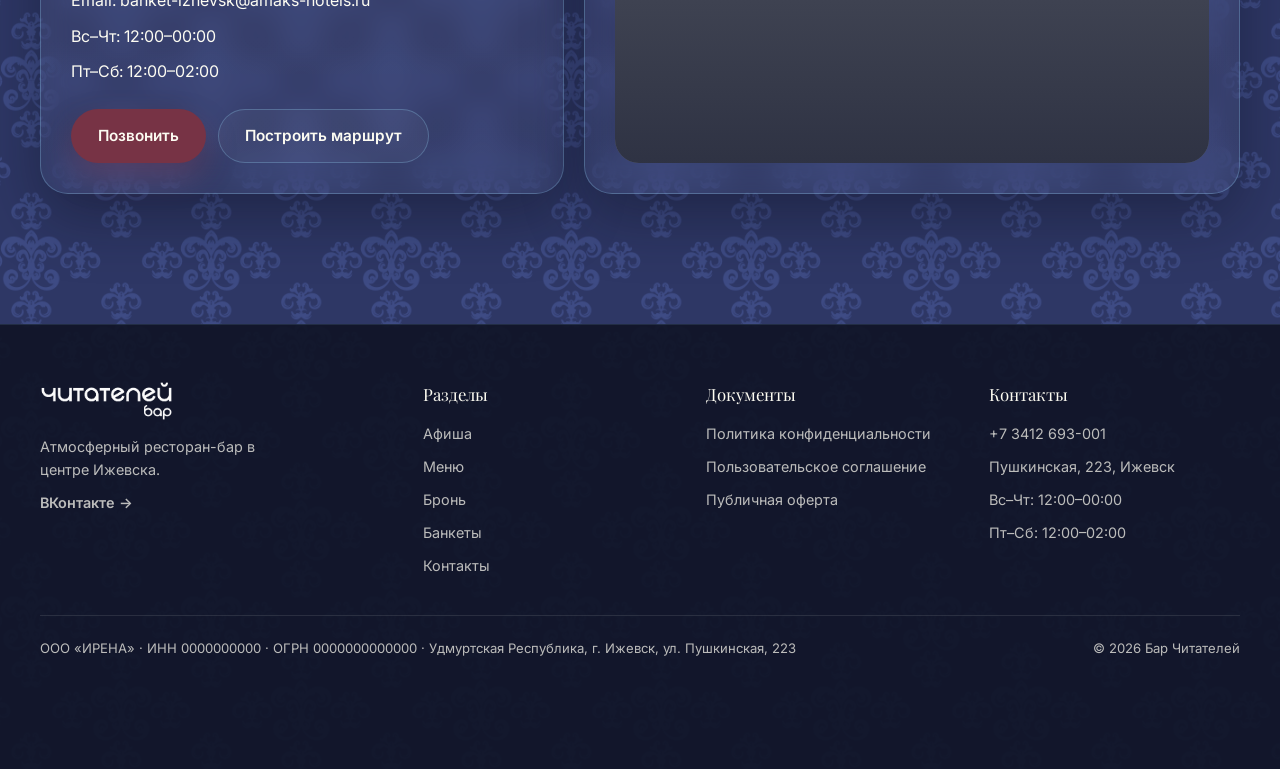
==== commit bbc8072d: "Fit the hero banner between the header and the screen bottom Two problems with the full-ratio hero: " ====
--- a/readers-pub/index.html
+++ b/readers-pub/index.html
@@ -5,7 +5,7 @@
     <meta name="viewport" content="width=device-width, initial-scale=1.0">
     <title>Бар Читателей — атмосферный паб в центре Ижевска</title>
     <meta name="description" content="Бар Читателей — ресторан-паб в центре Ижевска: европейская кухня, удмуртские акценты, импортное пиво, веранда и удобная бронь столов.">
-    <link rel="stylesheet" href="styles.css?v=20261012-3">
+    <link rel="stylesheet" href="styles.css?v=20261012-4">
     <link rel="preconnect" href="https://fonts.googleapis.com">
     <link rel="preconnect" href="https://fonts.gstatic.com" crossorigin>
     <link href="https://fonts.googleapis.com/css2?family=Playfair+Display:wght@400;600;700&amp;family=Inter:wght@300;400;500;600;700&amp;display=swap" rel="stylesheet">
--- a/readers-pub/styles.css
+++ b/readers-pub/styles.css
@@ -3958,11 +3958,17 @@
    Режим работы и контакты переехали в полосу .hero-facts ниже.
    =================================================================== */
 @media (min-width: 641px) {
-    /* Высота секции = пропорции баннера (16:9), иначе кадр обрезается:
-       при фиксированной высоте верх и низ макета уходили за край. */
+    /* Баннер показывается целиком и помещается в экран:
+       — отступ сверху на высоту фиксированной шапки, иначе она его накрывает;
+       — ширина ограничена оставшейся высотой экрана, чтобы низ кадра
+         не уходил за нижний край; пропорции 16:9 при этом сохраняются.
+       Когда ограничивает высота, по бокам остаётся фирменный фон. */
     .hero {
+        --header-h: 88px;
         min-height: 0;
         height: auto;
+        width: min(100%, (100svh - var(--header-h)) * 16 / 9);
+        margin: var(--header-h) auto 0;
         aspect-ratio: 16 / 9;
         padding: 0;
         align-items: stretch;
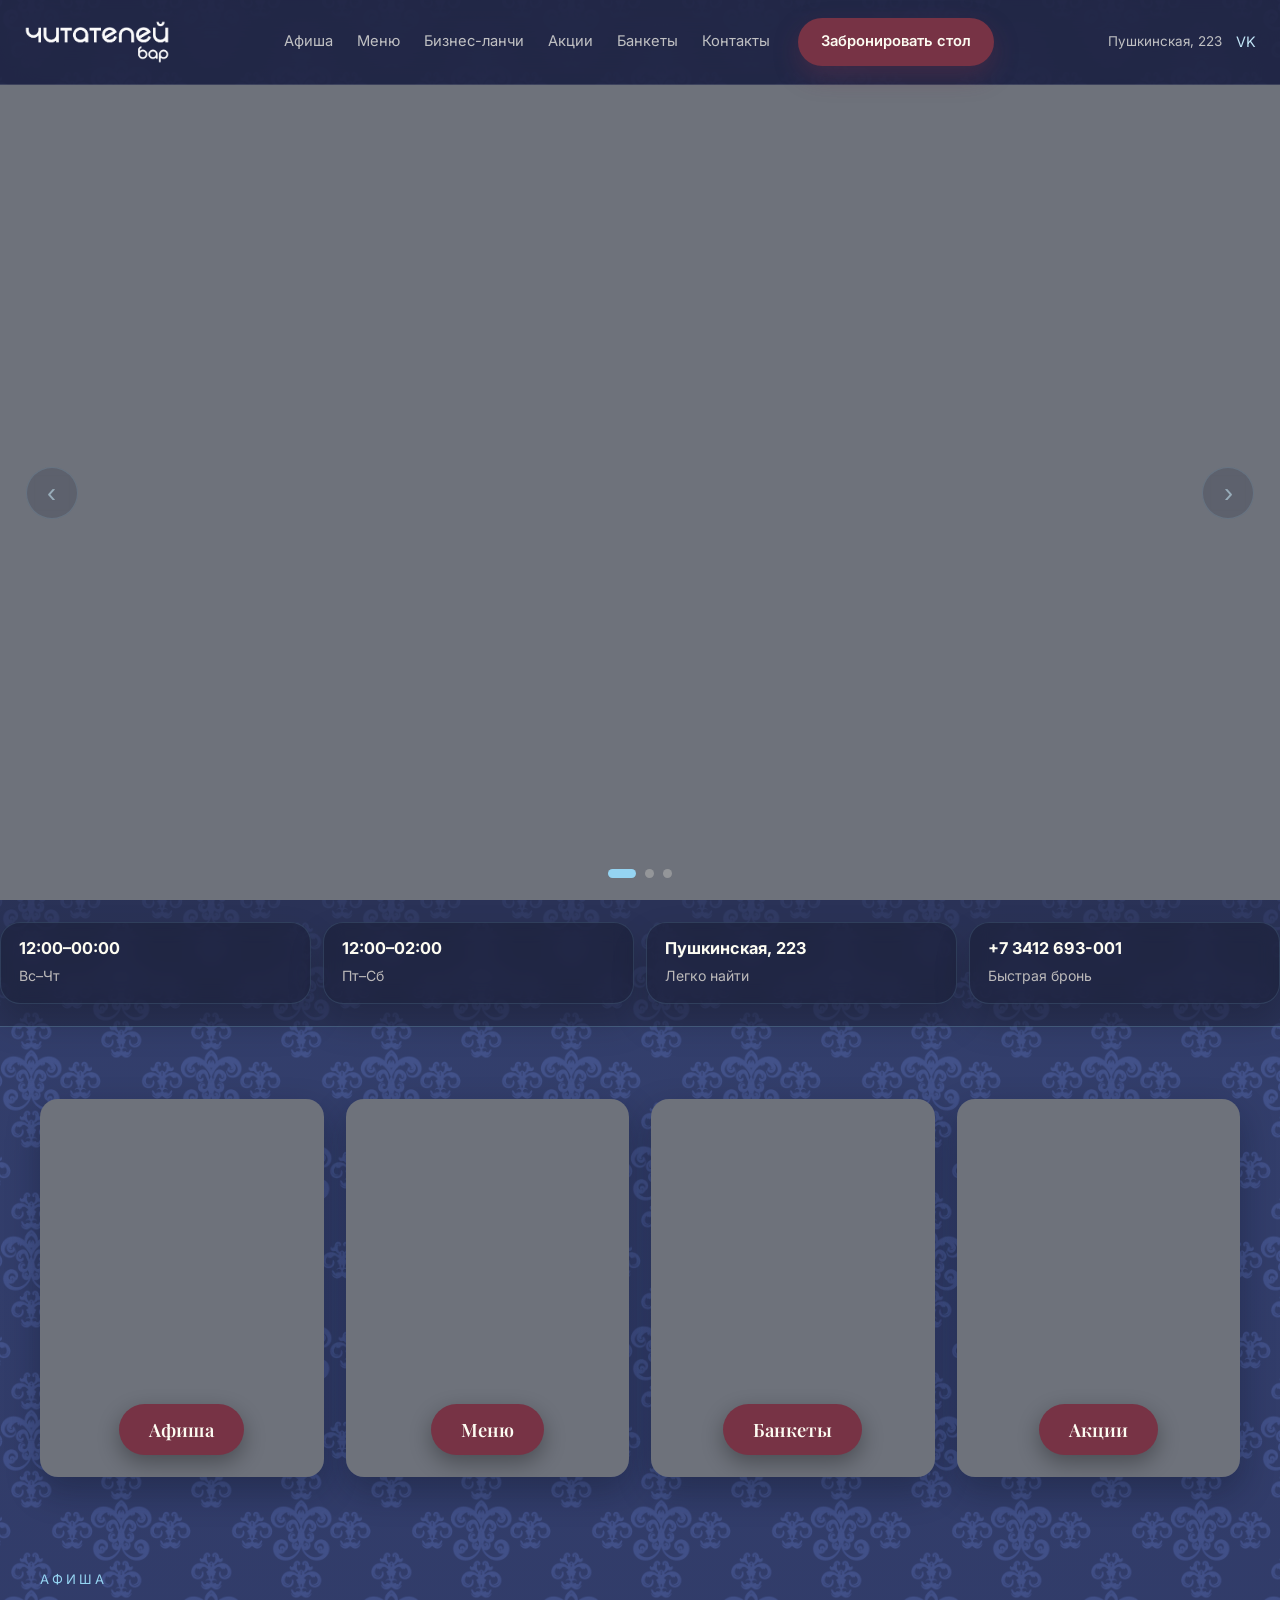
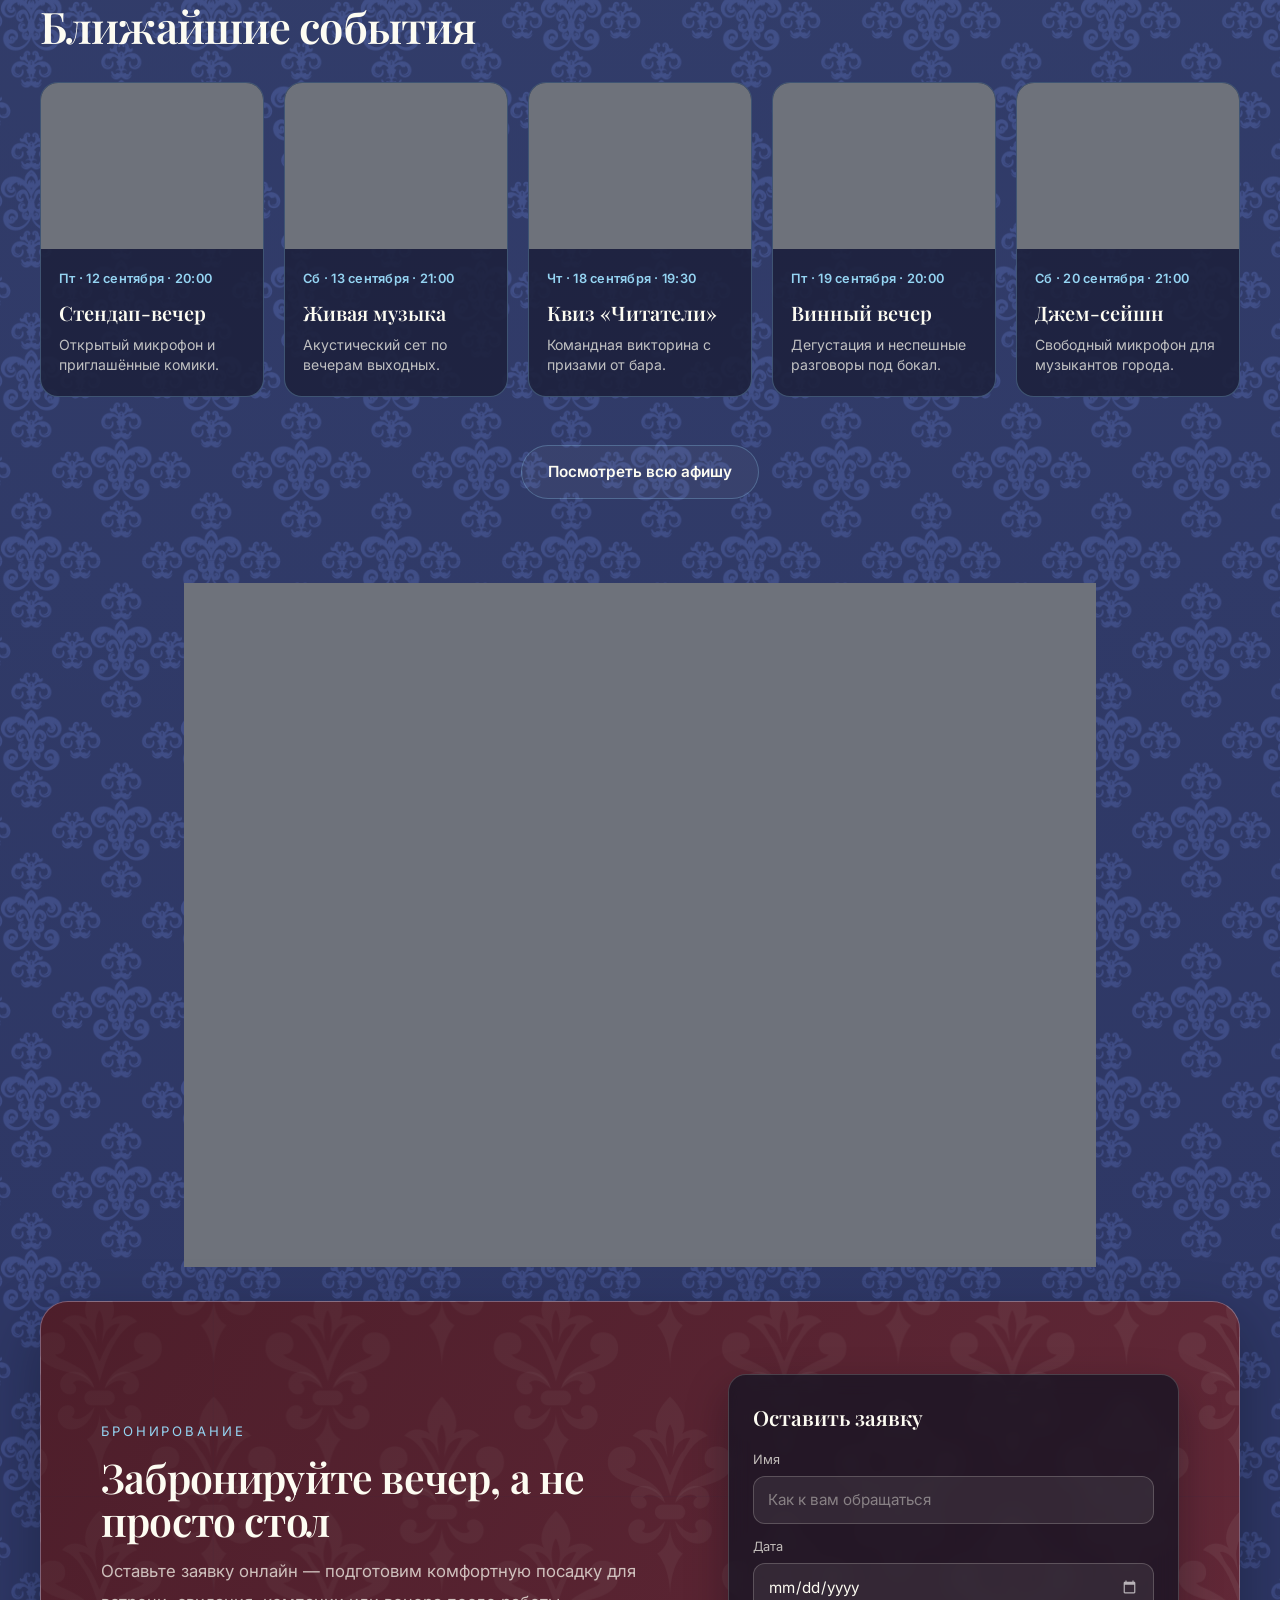
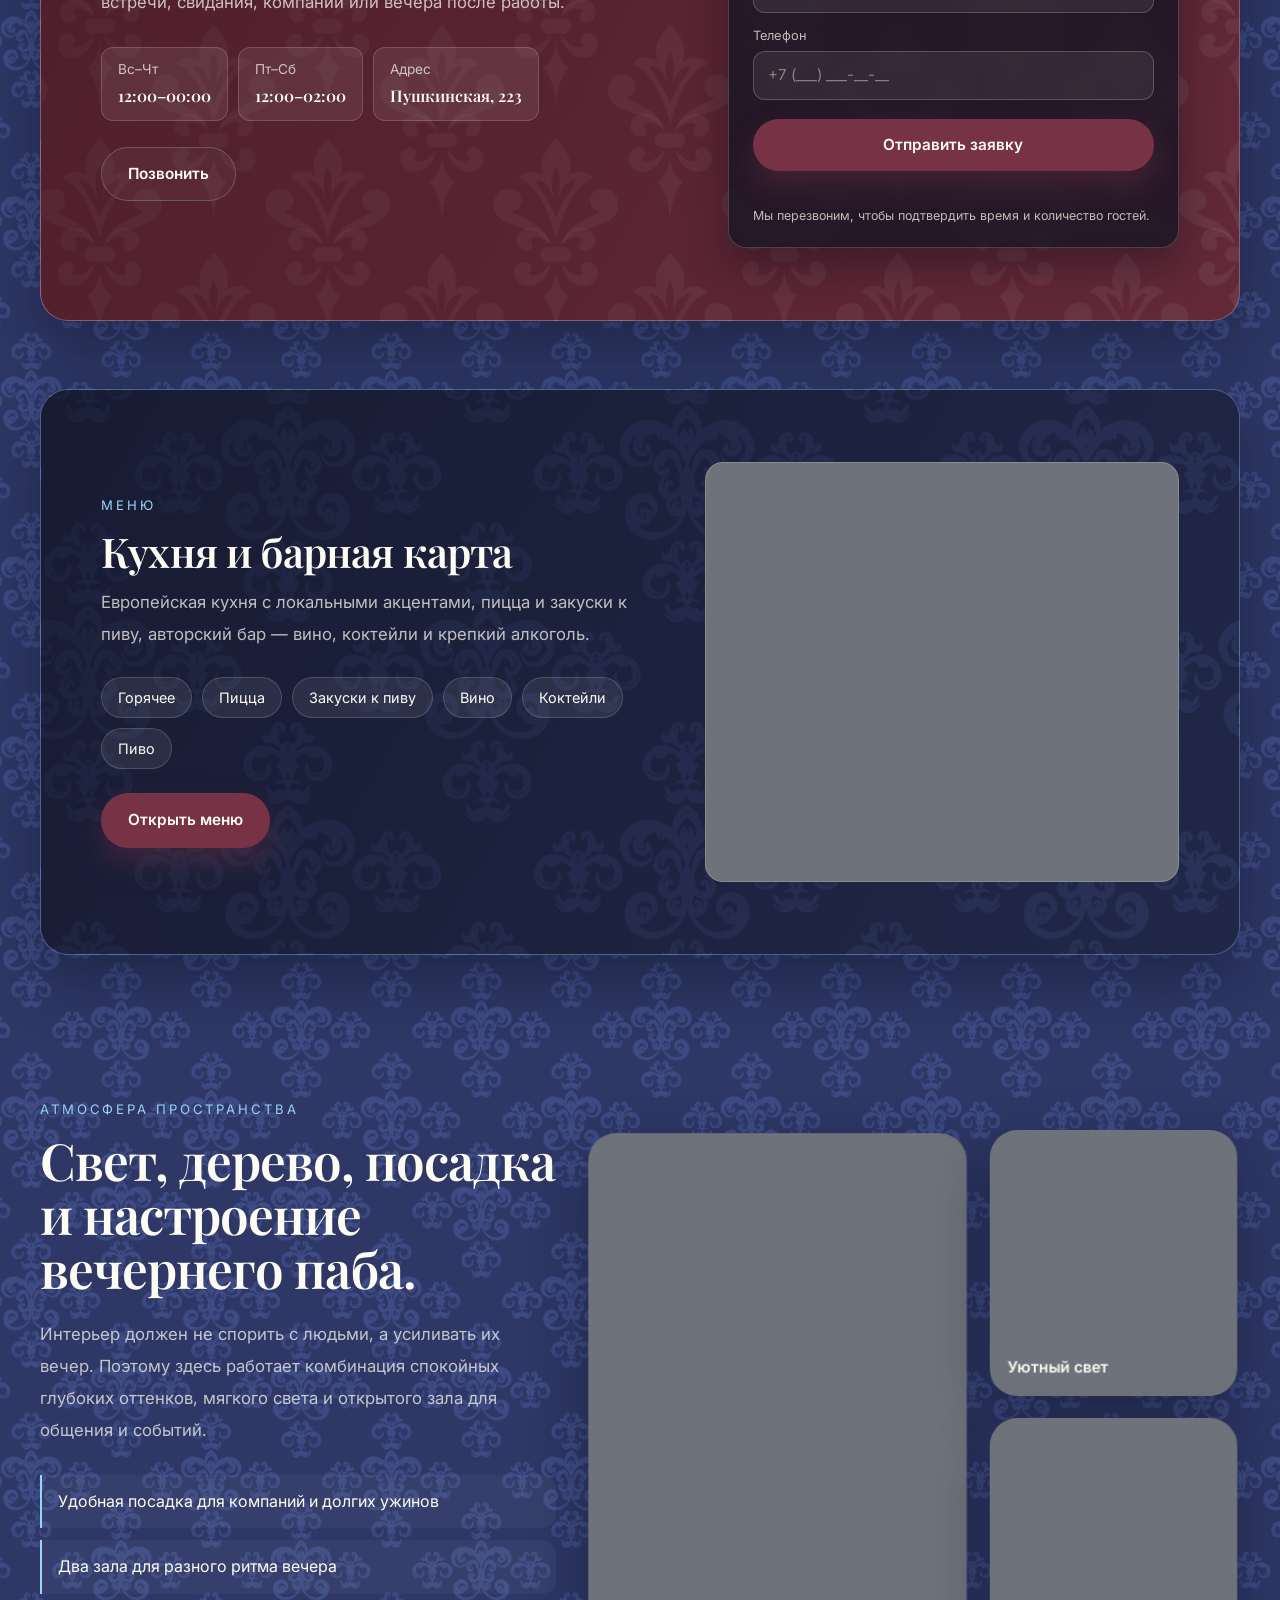
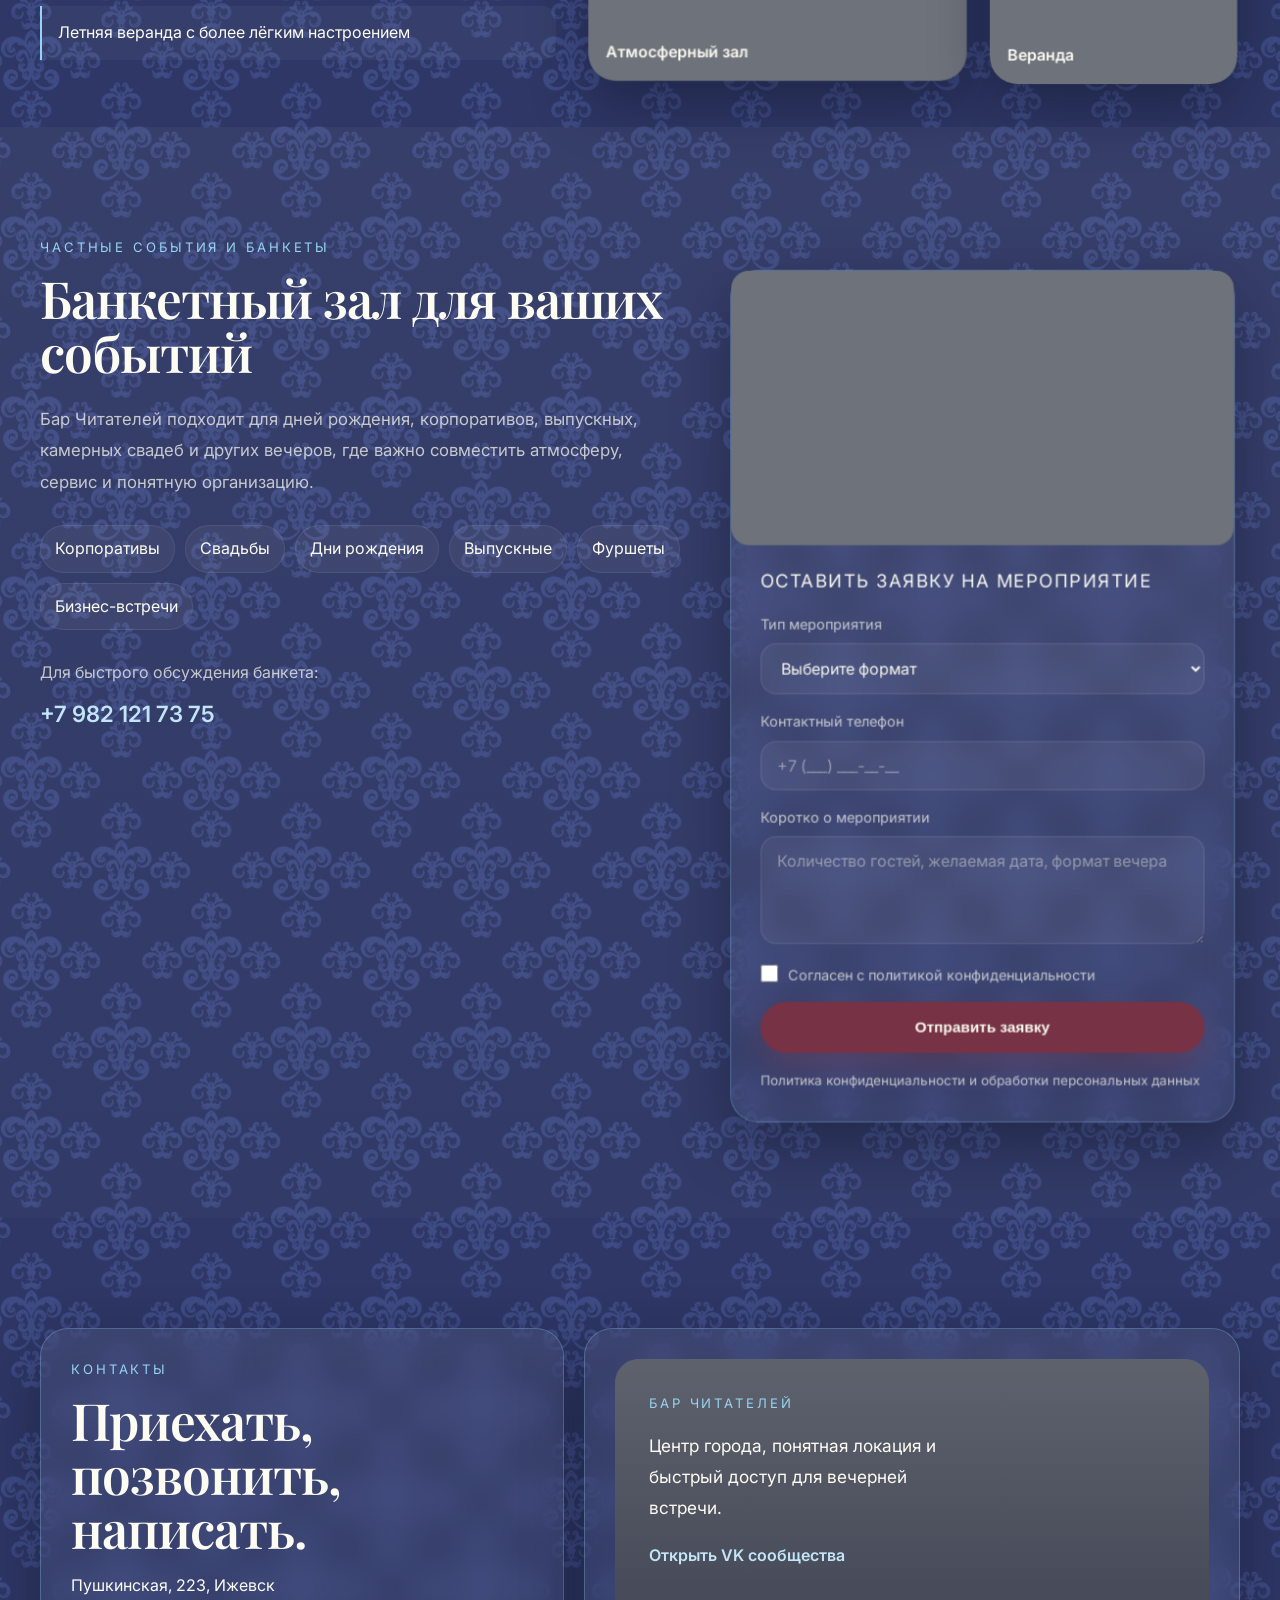
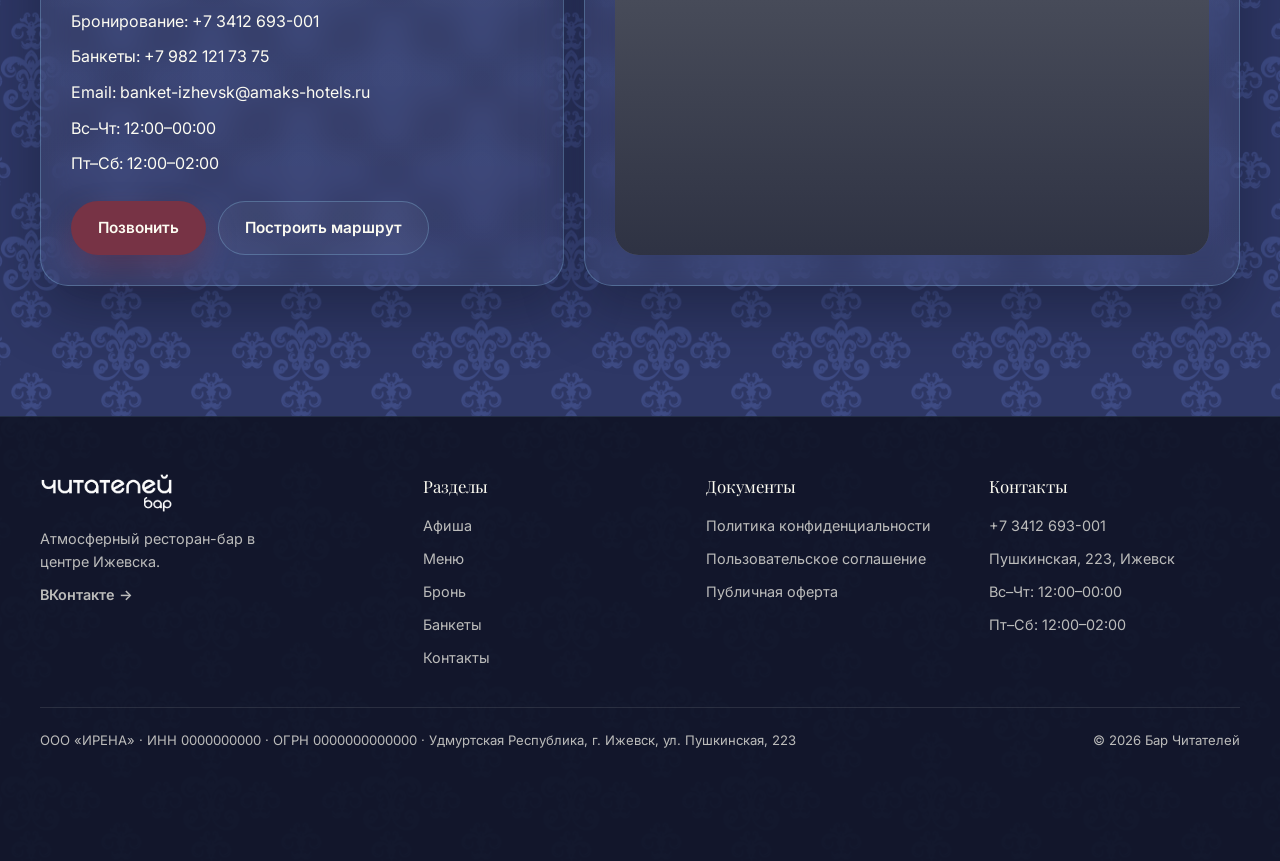
==== commit f653282c: "Hero banner fills the screen under the header The banner sat centred with the background showing at " ====
--- a/readers-pub/index.html
+++ b/readers-pub/index.html
@@ -5,7 +5,7 @@
     <meta name="viewport" content="width=device-width, initial-scale=1.0">
     <title>Бар Читателей — атмосферный паб в центре Ижевска</title>
     <meta name="description" content="Бар Читателей — ресторан-паб в центре Ижевска: европейская кухня, удмуртские акценты, импортное пиво, веранда и удобная бронь столов.">
-    <link rel="stylesheet" href="styles.css?v=20261012-4">
+    <link rel="stylesheet" href="styles.css?v=20261012-5">
     <link rel="preconnect" href="https://fonts.googleapis.com">
     <link rel="preconnect" href="https://fonts.gstatic.com" crossorigin>
     <link href="https://fonts.googleapis.com/css2?family=Playfair+Display:wght@400;600;700&amp;family=Inter:wght@300;400;500;600;700&amp;display=swap" rel="stylesheet">
@@ -468,7 +468,7 @@
     </div>
 
     <script src="content-loader.js?v=20261007-4"></script>
-    <script src="hero-slider.js?v=20261012-1"></script>
+    <script src="hero-slider.js?v=20261012-5"></script>
     <script src="script.js?v=20260405-28"></script>
     <script>
     // Быстрая заявка на бронь из секции «Бронирование» → /api/booking (Telegram)
--- a/readers-pub/styles.css
+++ b/readers-pub/styles.css
@@ -3958,18 +3958,16 @@
    Режим работы и контакты переехали в полосу .hero-facts ниже.
    =================================================================== */
 @media (min-width: 641px) {
-    /* Баннер показывается целиком и помещается в экран:
-       — отступ сверху на высоту фиксированной шапки, иначе она его накрывает;
-       — ширина ограничена оставшейся высотой экрана, чтобы низ кадра
-         не уходил за нижний край; пропорции 16:9 при этом сохраняются.
-       Когда ограничивает высота, по бокам остаётся фирменный фон. */
+    /* Баннер — во всю ширину и всю высоту экрана под шапкой.
+       Высота шапки приходит из --header-h (её измеряет hero-slider.js),
+       поэтому стыка и просвета под шапкой нет.
+       Кадр заполняет область целиком, лишнее по краям обрезается —
+       поэтому в макете важное держат по центру. */
     .hero {
-        --header-h: 88px;
         min-height: 0;
-        height: auto;
-        width: min(100%, (100svh - var(--header-h)) * 16 / 9);
-        margin: var(--header-h) auto 0;
-        aspect-ratio: 16 / 9;
+        width: 100%;
+        height: calc(100svh - var(--header-h, 85px));
+        margin: var(--header-h, 85px) 0 0;
         padding: 0;
         align-items: stretch;
     }
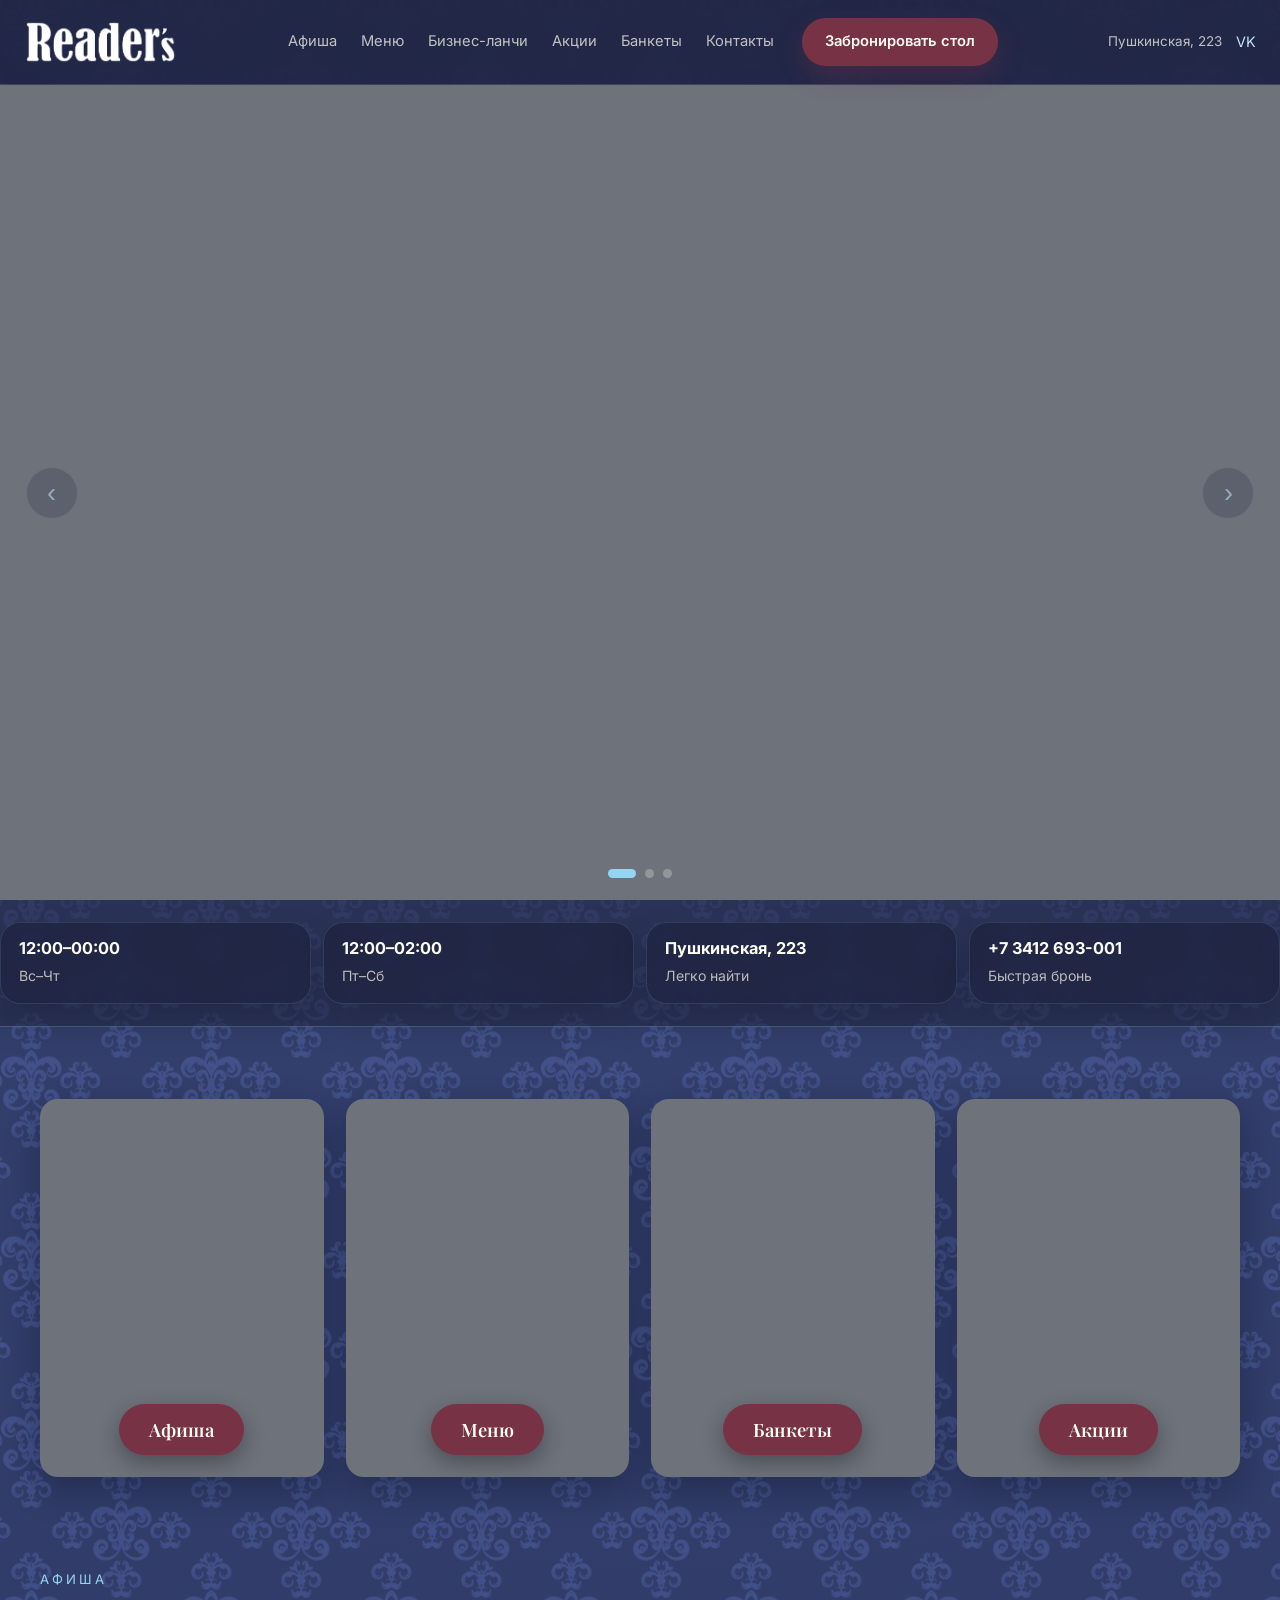
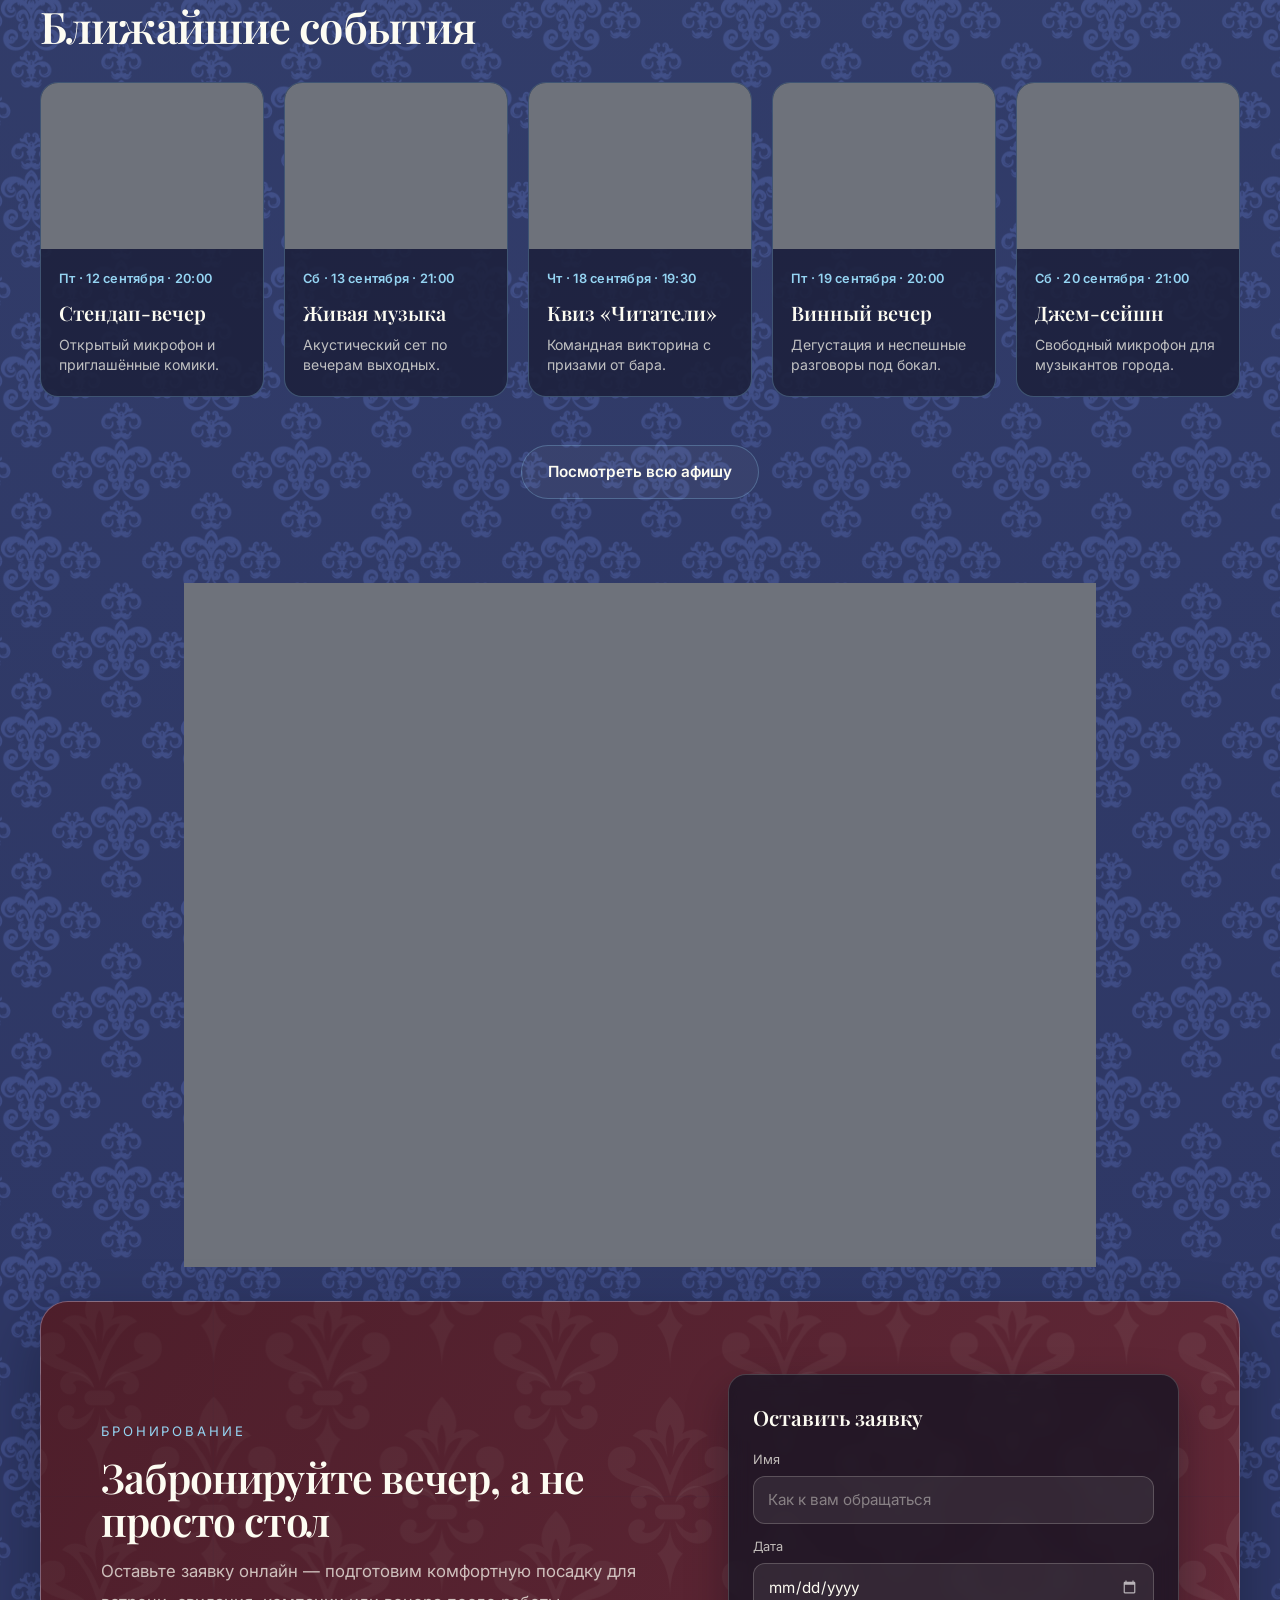
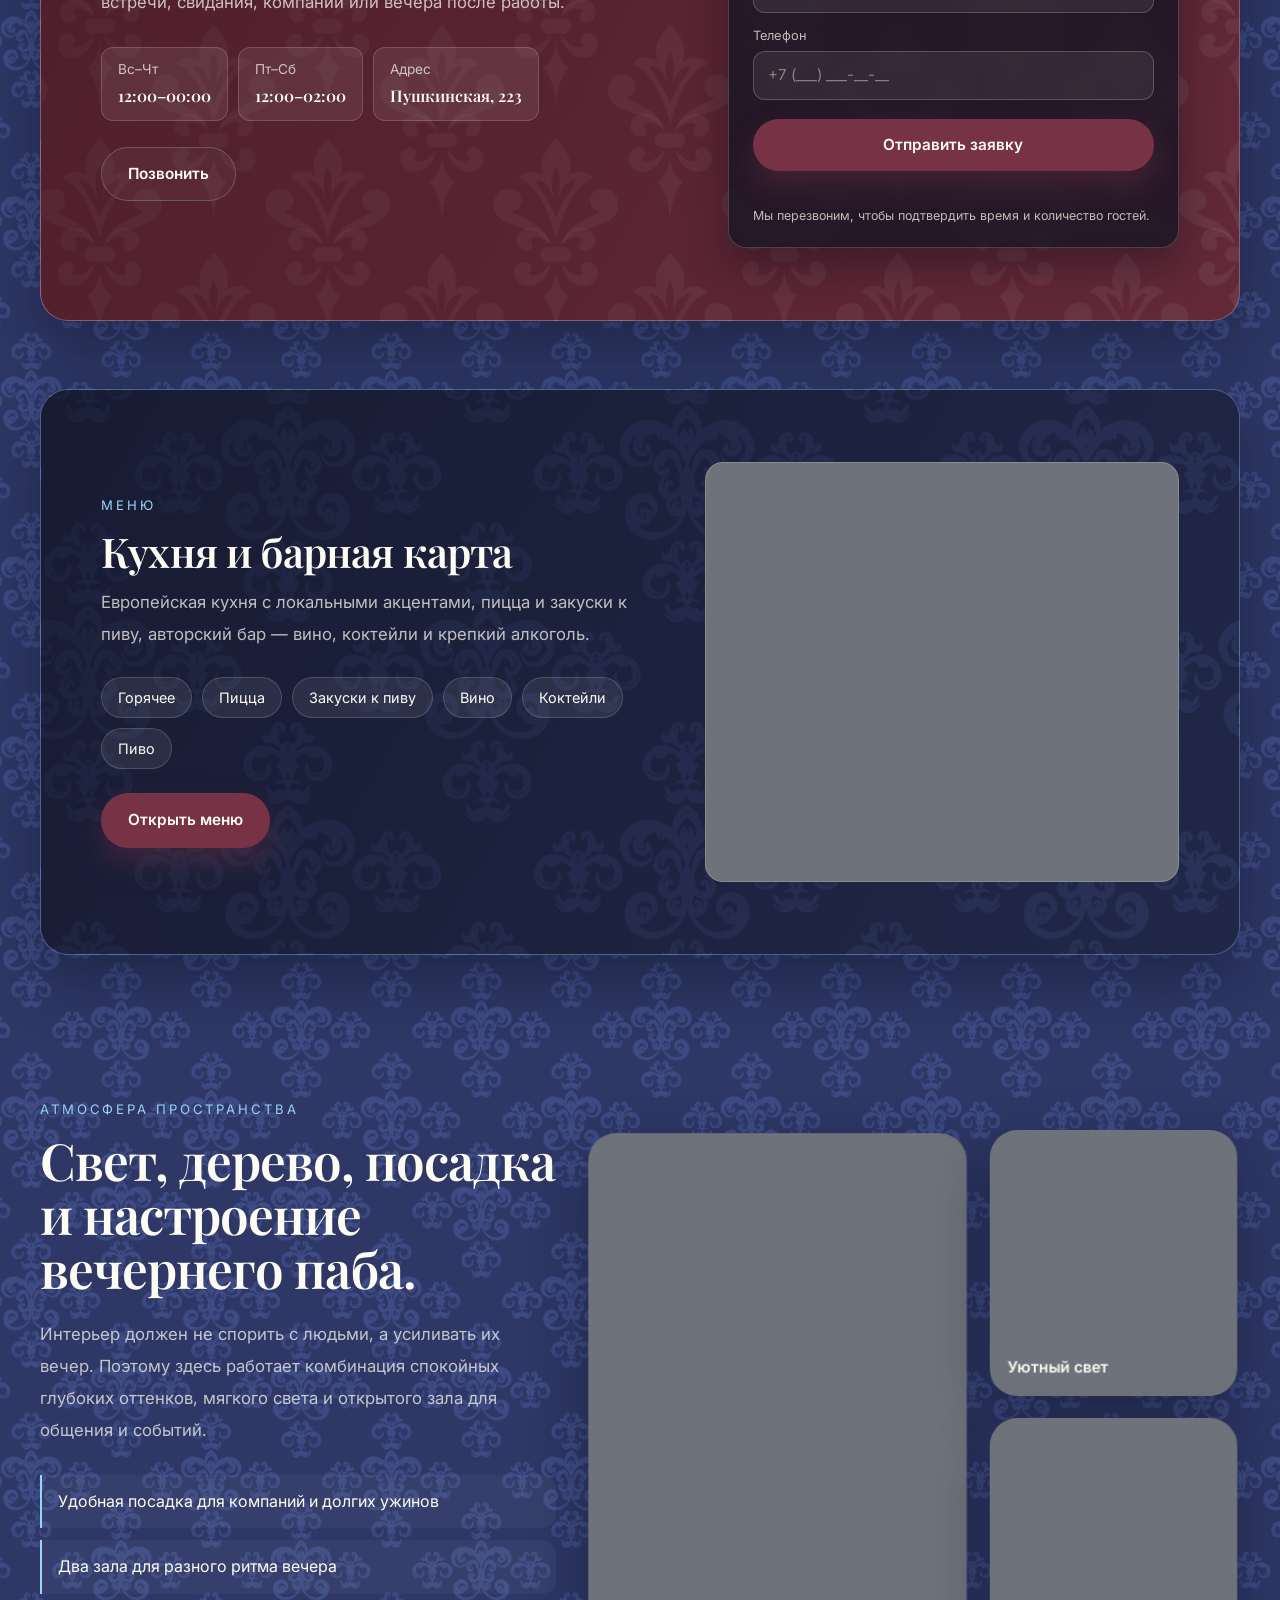
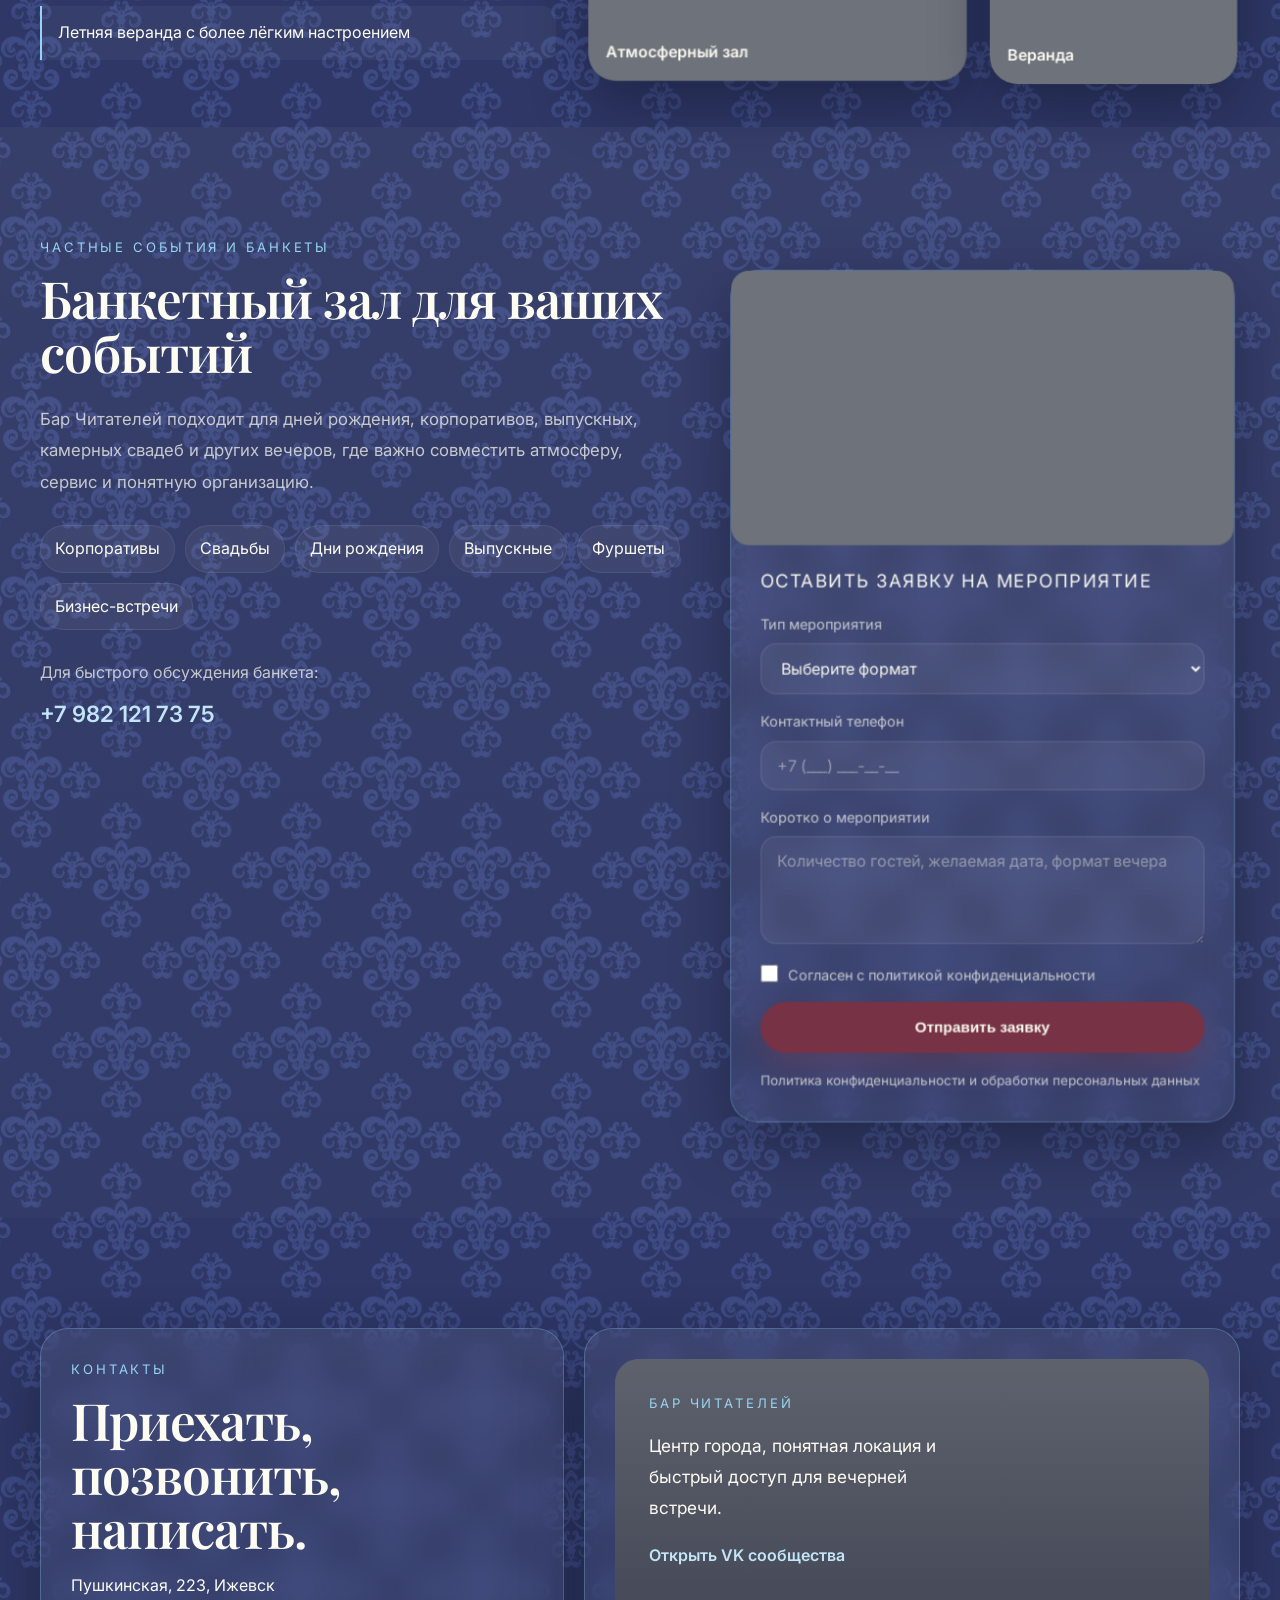
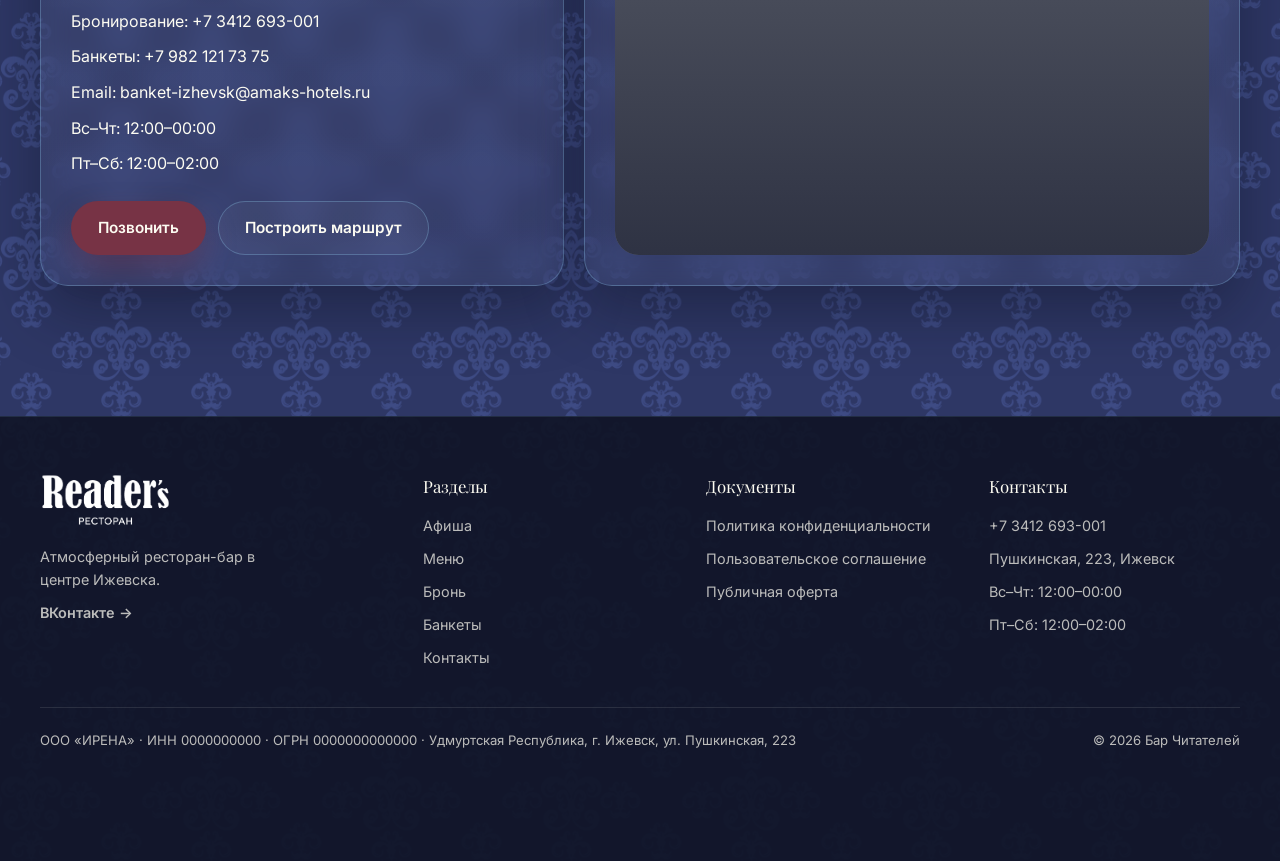
==== commit 0fe9e179: "Replace the logo across the site and the admin New mark: shield with R over the Reader's wordmark. C" ====
--- a/readers-pub/index.html
+++ b/readers-pub/index.html
@@ -5,7 +5,7 @@
     <meta name="viewport" content="width=device-width, initial-scale=1.0">
     <title>Бар Читателей — атмосферный паб в центре Ижевска</title>
     <meta name="description" content="Бар Читателей — ресторан-паб в центре Ижевска: европейская кухня, удмуртские акценты, импортное пиво, веранда и удобная бронь столов.">
-    <link rel="stylesheet" href="styles.css?v=20261012-5">
+    <link rel="stylesheet" href="styles.css?v=20261019-2">
     <link rel="preconnect" href="https://fonts.googleapis.com">
     <link rel="preconnect" href="https://fonts.gstatic.com" crossorigin>
     <link href="https://fonts.googleapis.com/css2?family=Playfair+Display:wght@400;600;700&amp;family=Inter:wght@300;400;500;600;700&amp;display=swap" rel="stylesheet">
@@ -14,7 +14,7 @@
     <header class="header">
         <div class="header-top">
             <a href="index.html" class="logo" aria-label="Бар Читателей">
-                <img class="logo-mark" src="assets/logo-chitateley-white.png?v=20260831-1" alt="Бар Читателей">
+                <img class="logo-mark" src="assets/logo-readers-word-white.png?v=20261019-2" alt="Reader's — ресторан">
             </a>
             <nav class="nav">
                 <a href="#card-afisha" class="nav-link">Афиша</a>
@@ -48,12 +48,15 @@
             <!-- ============================================================
                  БАННЕРЫ ГЛАВНОГО ЭКРАНА — по одному на каждый слайд.
                  Меняются из админки: «Редактор страницы» → клик по баннеру.
-                 Формат: ПК 1920 × 1080 (16:9), телефон 1080 × 1920 (9:16).
+                 ПК: три баннера 1920 × 1080 (16:9), листаются.
+                 Телефон: отдельный вертикальный баннер 1080 × 1920 (9:16), один.
                  ============================================================ -->
             <div class="hero-photos" id="heroPhotos">
                 <div class="hero-photo is-active" data-photo="hero-1" aria-hidden="true"></div>
                 <div class="hero-photo" data-photo="hero-2" aria-hidden="true"></div>
                 <div class="hero-photo" data-photo="hero-3" aria-hidden="true"></div>
+                <!-- Телефон: свой вертикальный баннер, один, не листается -->
+                <div class="hero-photo-mobile" data-photo="hero-mobile" aria-hidden="true"></div>
             </div>
             <div class="hero-scrim"></div>
             <div class="hero-controls" id="heroSlider" tabindex="0" aria-roledescription="карусель" aria-label="Баннеры">
@@ -62,7 +65,7 @@
 
             <!-- Мобильный первый экран: лого + навигация в столбик (вместо слайдера) -->
             <div class="hero-mobile">
-                <img class="hero-mobile-logo" src="assets/logo-chitateley-white.png?v=20260831-1" alt="Бар Читателей">
+                <img class="hero-mobile-logo" src="assets/logo-readers-full-white.png?v=20261019-2" alt="Reader's — ресторан">
                 <nav class="hero-mobile-nav" aria-label="Разделы">
                     <a href="#card-afisha">Афиша</a>
                     <a href="menu.html">Меню</a>
@@ -429,7 +432,7 @@
     <footer class="footer">
         <div class="footer-content">
             <div class="footer-col footer-brand">
-                <img class="footer-logo" src="assets/logo-chitateley-white.png?v=20260831-1" alt="Бар Читателей">
+                <img class="footer-logo" src="assets/logo-readers-text-white.png?v=20261019-2" alt="Reader's — ресторан">
                 <p data-content="footer.about">Атмосферный ресторан-бар в центре Ижевска.</p>
                 <a href="https://vk.com/rspub" class="footer-social" target="_blank" rel="noopener">ВКонтакте →</a>
             </div>
--- a/readers-pub/styles.css
+++ b/readers-pub/styles.css
@@ -495,6 +495,9 @@
     transition: opacity 0.8s ease;
 }
 .hero-photo.is-active { opacity: 1; }
+
+/* Вертикальный баннер телефона — отдельная позиция, на ПК не показывается */
+.hero-photo-mobile { display: none; }
 .hero-photo img {
     width: 100%;
     height: 100%;
@@ -1783,7 +1786,7 @@
     gap: 32px;
 }
 .footer-col { display: flex; flex-direction: column; gap: 10px; align-items: flex-start; }
-.footer-logo { height: 40px; width: auto; margin-bottom: 4px; }
+.footer-logo { height: 54px; width: auto; margin-bottom: 8px; }
 .footer-brand p { color: var(--text-muted); font-size: 0.9rem; max-width: 260px; }
 .footer-social { color: var(--sky); font-weight: 600; font-size: 0.9rem; text-decoration: none; }
 .footer-social:hover { color: var(--accent-soft); }
@@ -3332,11 +3335,17 @@
         align-items: center;
     }
 
-    /* фон — размытое фото: читаемо и не спорит с навигацией */
-    .hero-photo img {
-        filter: blur(7px) saturate(1.05);
-        transform: scale(1.12);          /* убирает светлые края от блюра */
-    }
+    /* На телефоне свой вертикальный баннер вместо трёх горизонтальных */
+    .hero-photo { display: none; }
+    .hero-photo-mobile {
+        display: block;
+        position: absolute;
+        inset: 0;
+        background-size: cover;
+        background-position: center;
+    }
+    /* фон слегка размыт: читаемо и не спорит с навигацией поверх */
+    .hero-photo-mobile.has-photo { filter: blur(5px) saturate(1.05); transform: scale(1.1); }
     .hero-scrim {
         background: linear-gradient(180deg,
             rgba(10, 12, 22, 0.62) 0%,
@@ -3359,8 +3368,9 @@
         gap: 26px;
     }
     .hero-mobile-logo {
-        width: min(230px, 62vw);
-        height: auto;
+        /* полный знак со щитом вертикальный — задаём высоту, а не ширину */
+        height: min(190px, 26vh);
+        width: auto;
         filter: drop-shadow(0 4px 18px rgba(0, 0, 0, 0.45));
     }
     /* навигация — чистый текст без плашек, основной шрифт бренда (Inter) */
@@ -3917,7 +3927,8 @@
     order: -1;
     position: static;
     display: grid;
-    grid-template-columns: repeat(3, minmax(0, 1fr));
+    grid-template-columns: repeat(3, minmax(0, 1fr)) 150px;
+    align-items: start;
     gap: 12px;
     padding: 14px 24px 0;
     overflow: visible;
@@ -4004,3 +4015,34 @@
 @media (max-width: 640px) {
     .hero-facts { display: none; }
 }
+
+
+/* Вертикальный баннер телефона — четвёртой плиткой в той же полосе.
+   На сайте он показывается только на телефоне, в редакторе доступен всегда. */
+.rp-editor .hero-photo-mobile {
+    display: block;
+    position: relative;
+    inset: auto;
+    filter: none;
+    transform: none;
+    opacity: 1 !important;
+    aspect-ratio: 9 / 16;
+    border-radius: var(--radius-sm);
+    border: 1px dashed rgba(119, 51, 69, 0.75);
+    overflow: hidden;
+}
+.rp-editor .hero-photo-mobile::before {
+    display: block !important;
+    content: "Телефон";
+    position: absolute;
+    z-index: 2;
+    left: 8px;
+    top: 8px;
+    padding: 3px 9px;
+    border-radius: 999px;
+    background: rgba(119, 51, 69, 0.92);
+    color: var(--cream);
+    font-size: 0.68rem;
+    letter-spacing: 0.08em;
+    text-transform: uppercase;
+}
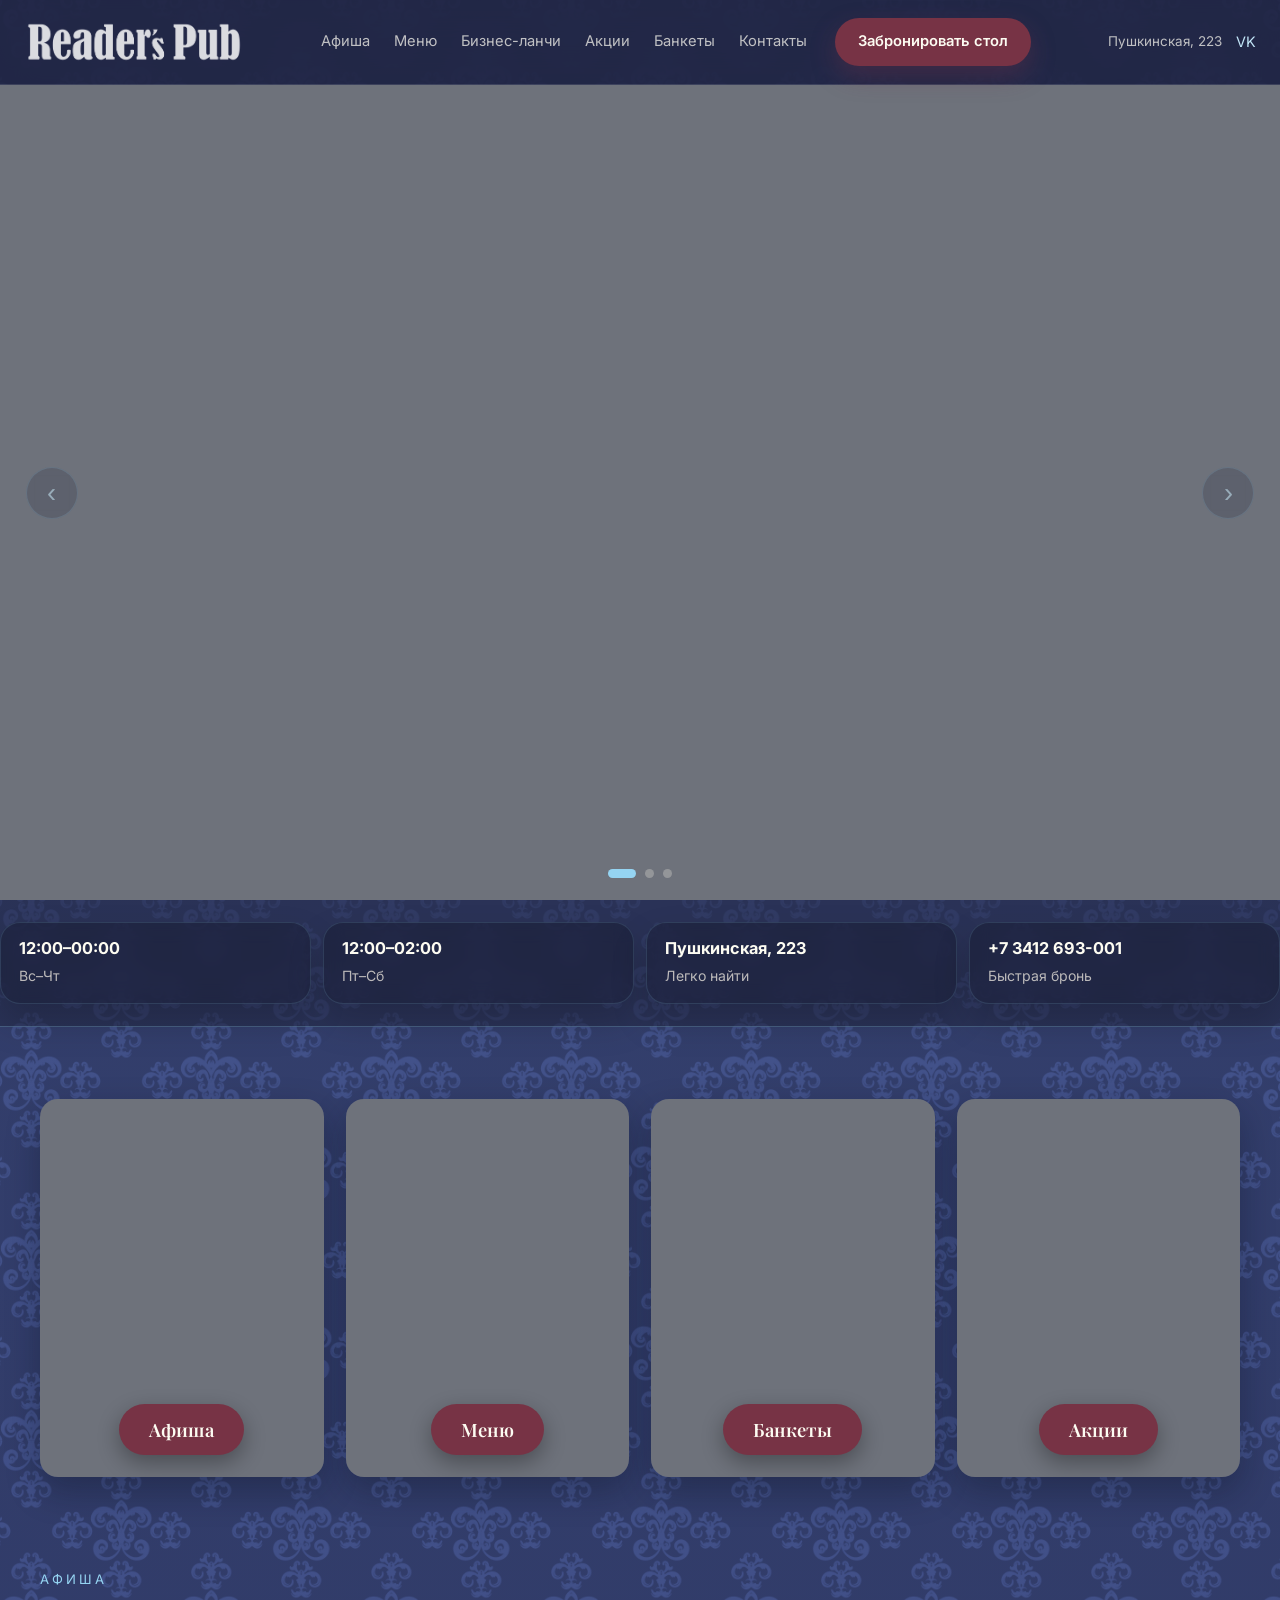
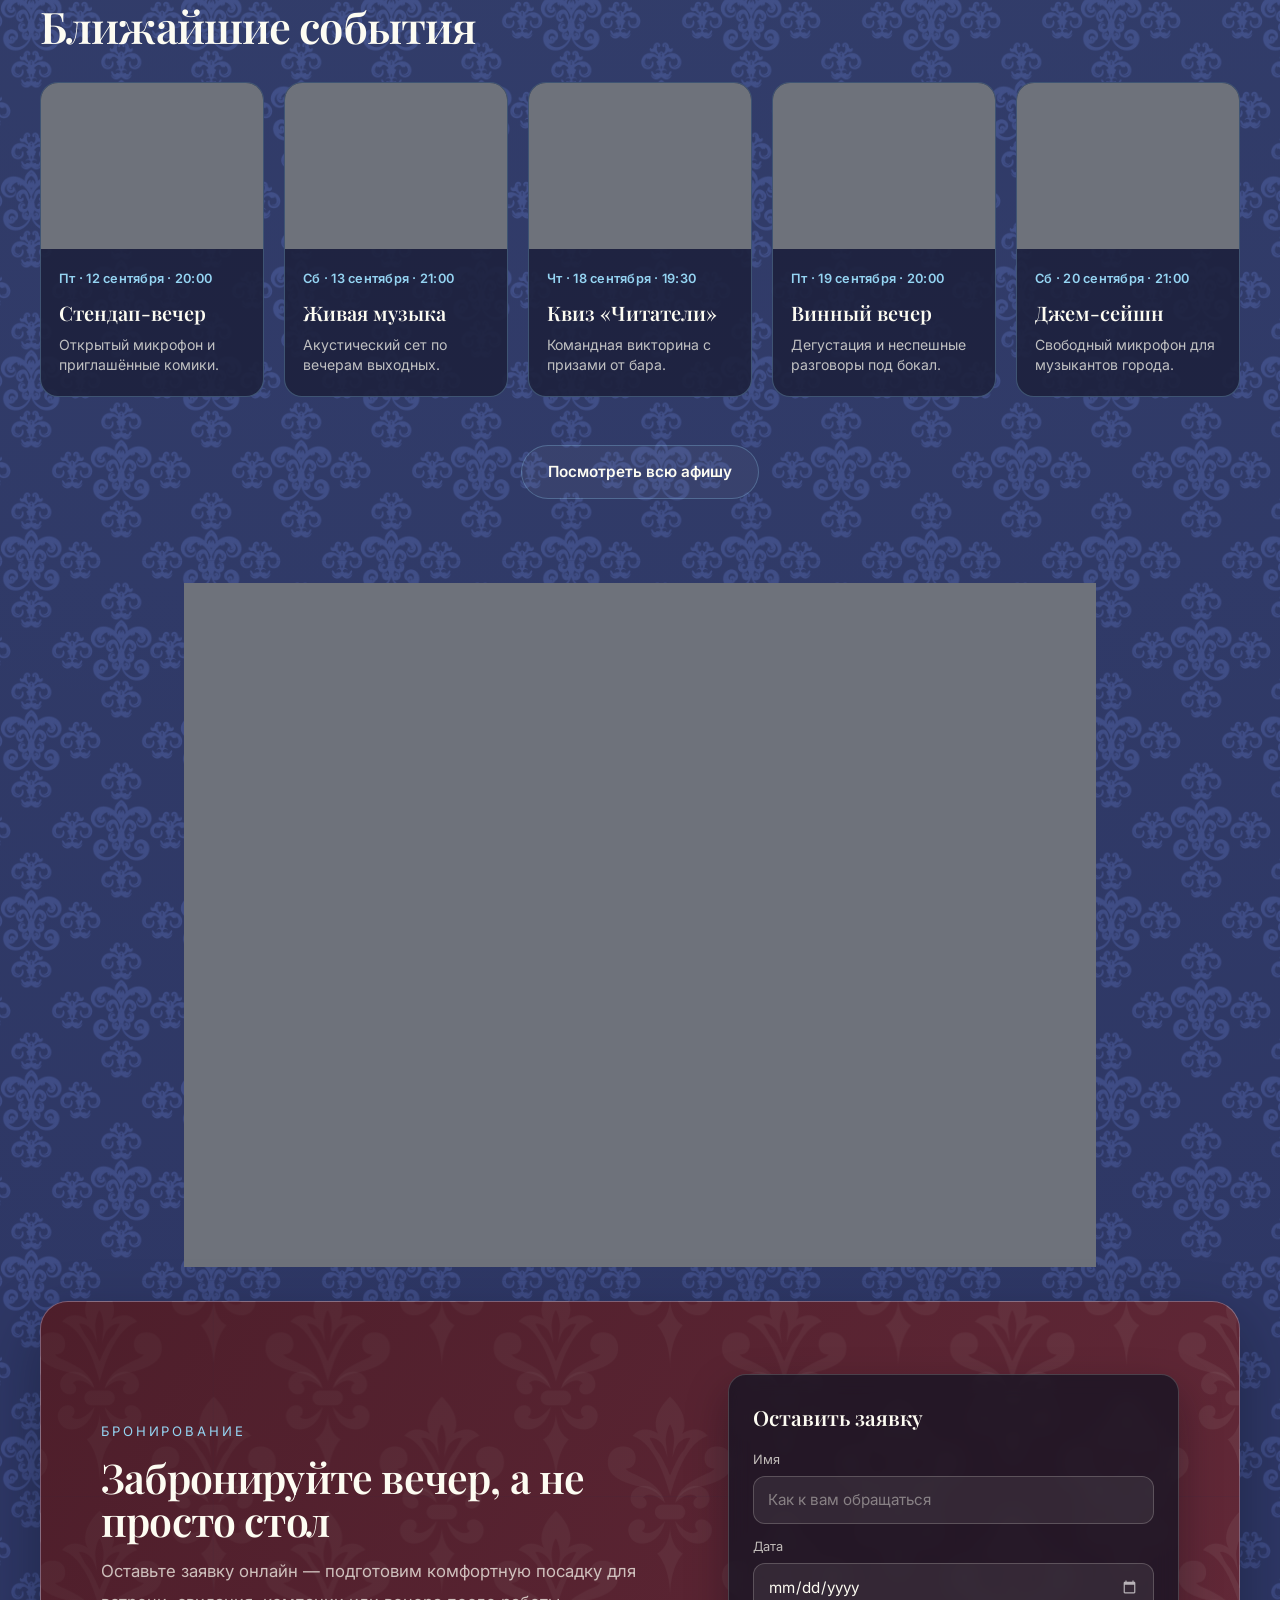
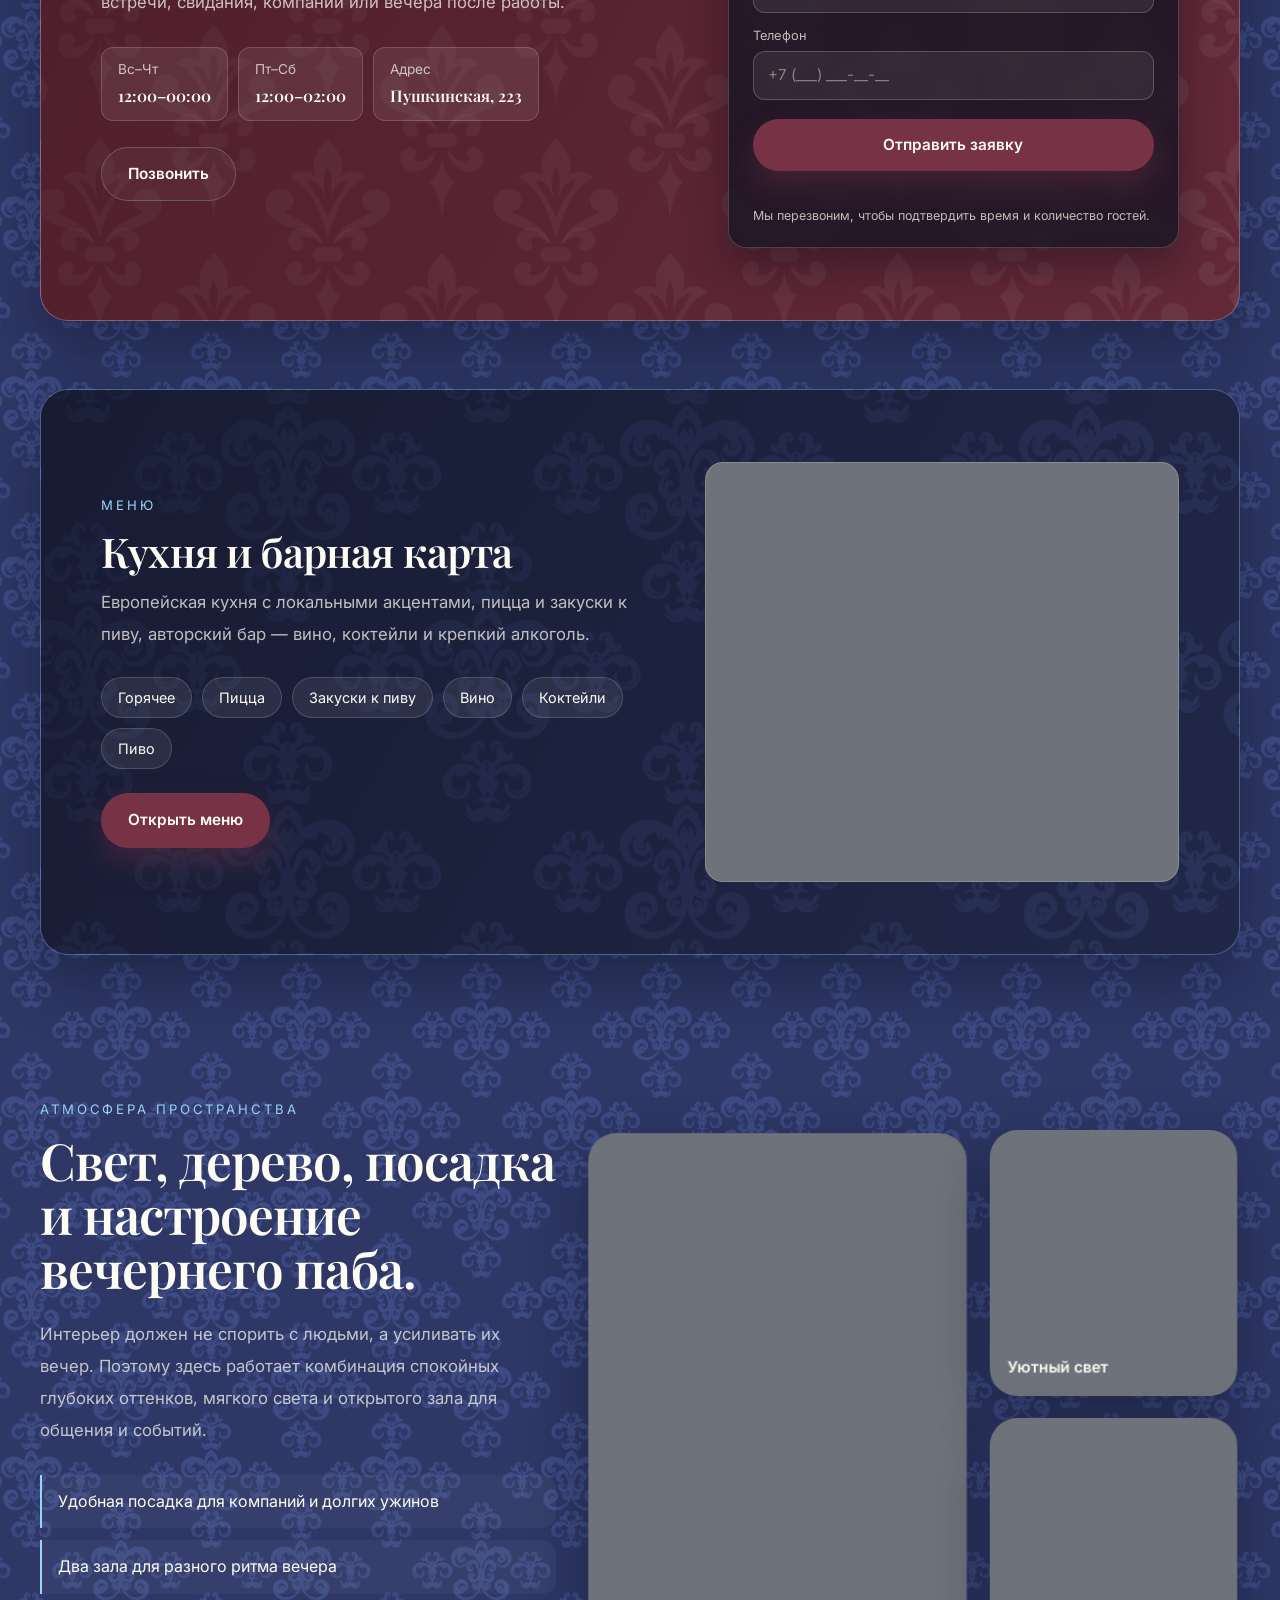
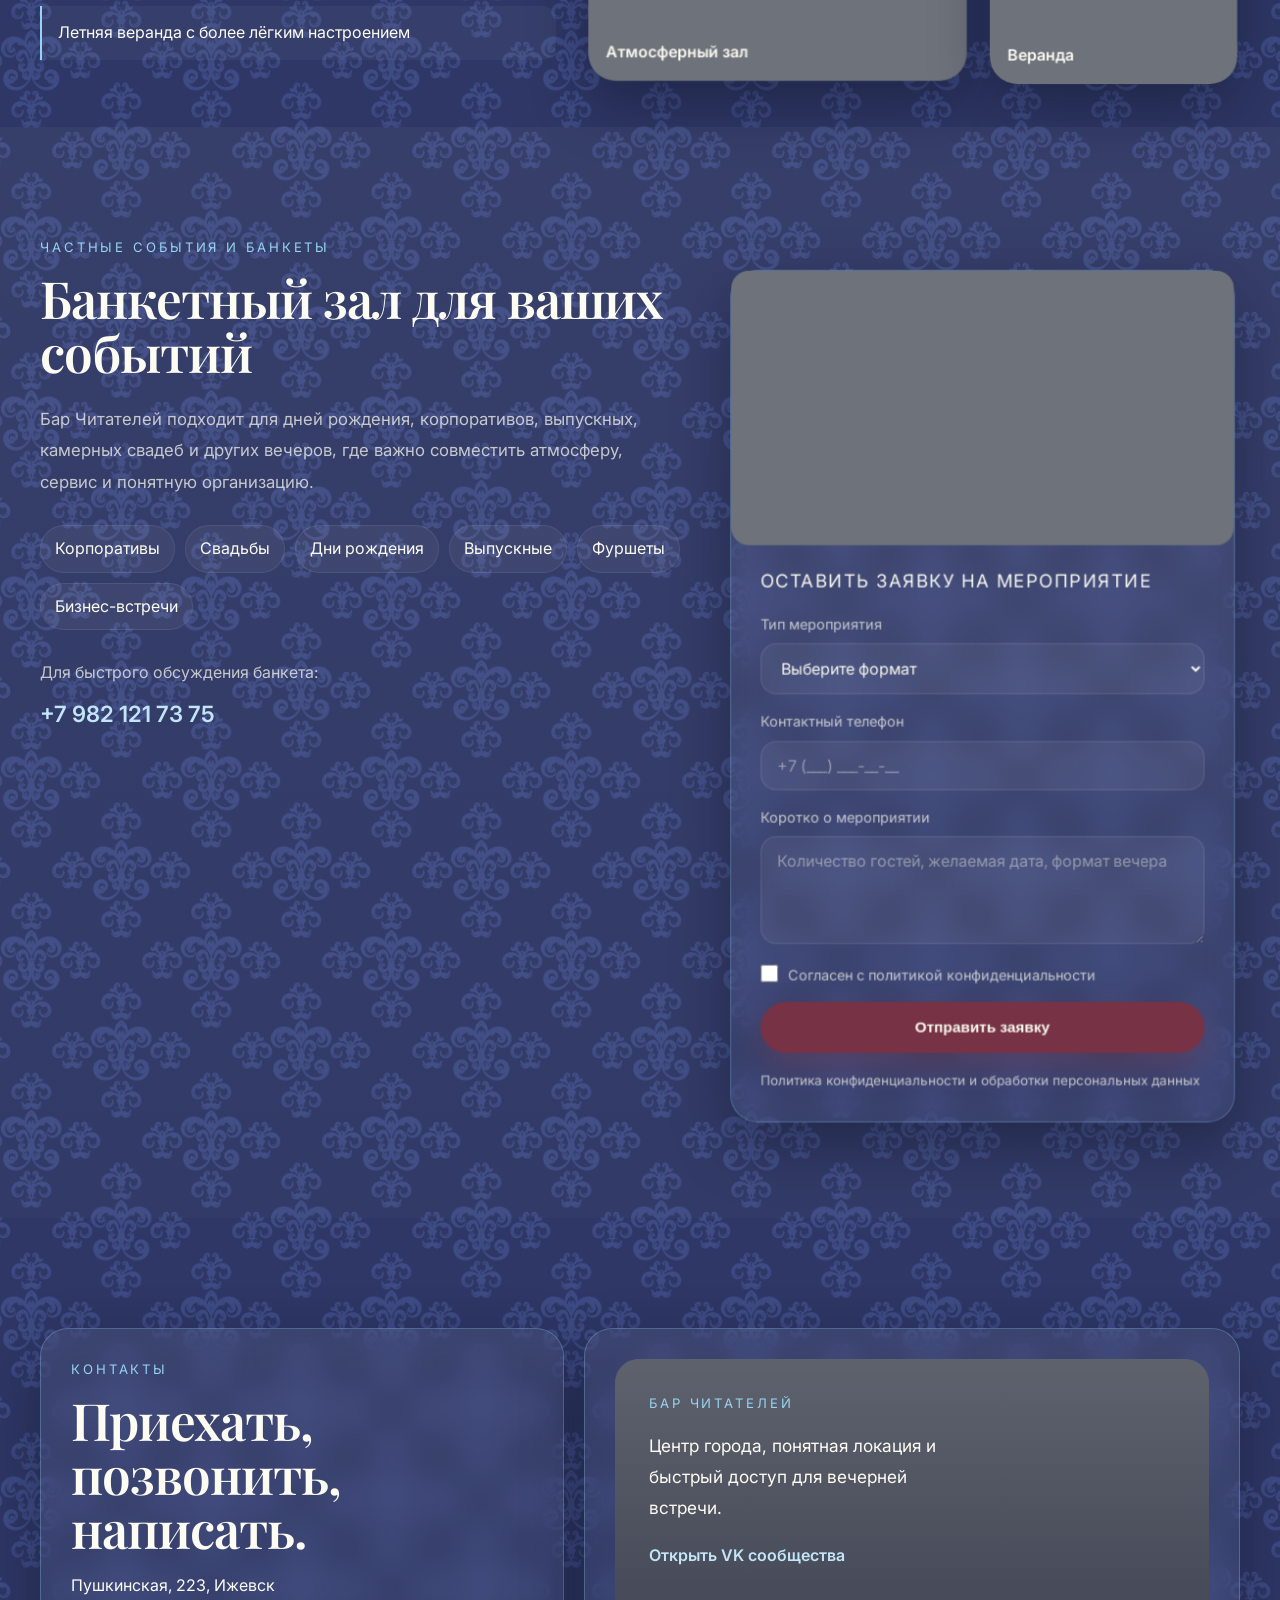
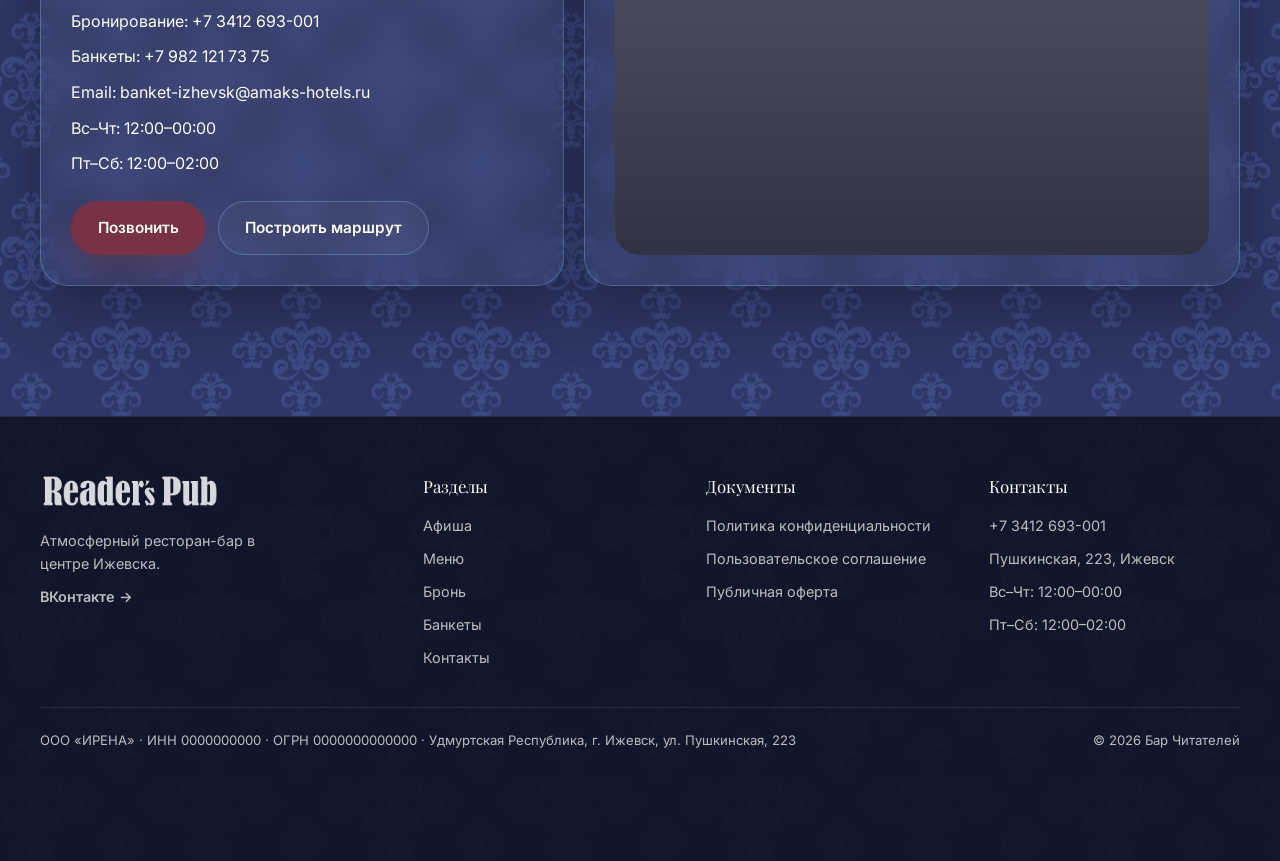
==== commit a08d7a1b: "Use the Reader's Pub wordmark The previous artwork read Reader's over РЕСТОРАН; the mark is Reader's" ====
--- a/readers-pub/index.html
+++ b/readers-pub/index.html
@@ -5,7 +5,7 @@
     <meta name="viewport" content="width=device-width, initial-scale=1.0">
     <title>Бар Читателей — атмосферный паб в центре Ижевска</title>
     <meta name="description" content="Бар Читателей — ресторан-паб в центре Ижевска: европейская кухня, удмуртские акценты, импортное пиво, веранда и удобная бронь столов.">
-    <link rel="stylesheet" href="styles.css?v=20261019-2">
+    <link rel="stylesheet" href="styles.css?v=20261019-3">
     <link rel="preconnect" href="https://fonts.googleapis.com">
     <link rel="preconnect" href="https://fonts.gstatic.com" crossorigin>
     <link href="https://fonts.googleapis.com/css2?family=Playfair+Display:wght@400;600;700&amp;family=Inter:wght@300;400;500;600;700&amp;display=swap" rel="stylesheet">
@@ -14,7 +14,7 @@
     <header class="header">
         <div class="header-top">
             <a href="index.html" class="logo" aria-label="Бар Читателей">
-                <img class="logo-mark" src="assets/logo-readers-word-white.png?v=20261019-2" alt="Reader's — ресторан">
+                <img class="logo-mark" src="assets/logo-readers-word-white.png?v=20261019-3" alt="Reader's — ресторан">
             </a>
             <nav class="nav">
                 <a href="#card-afisha" class="nav-link">Афиша</a>
@@ -65,7 +65,7 @@
 
             <!-- Мобильный первый экран: лого + навигация в столбик (вместо слайдера) -->
             <div class="hero-mobile">
-                <img class="hero-mobile-logo" src="assets/logo-readers-full-white.png?v=20261019-2" alt="Reader's — ресторан">
+                <img class="hero-mobile-logo" src="assets/logo-readers-full-white.png?v=20261019-3" alt="Reader's — ресторан">
                 <nav class="hero-mobile-nav" aria-label="Разделы">
                     <a href="#card-afisha">Афиша</a>
                     <a href="menu.html">Меню</a>
@@ -432,7 +432,7 @@
     <footer class="footer">
         <div class="footer-content">
             <div class="footer-col footer-brand">
-                <img class="footer-logo" src="assets/logo-readers-text-white.png?v=20261019-2" alt="Reader's — ресторан">
+                <img class="footer-logo" src="assets/logo-readers-word-white.png?v=20261019-3" alt="Reader's — ресторан">
                 <p data-content="footer.about">Атмосферный ресторан-бар в центре Ижевска.</p>
                 <a href="https://vk.com/rspub" class="footer-social" target="_blank" rel="noopener">ВКонтакте →</a>
             </div>
--- a/readers-pub/styles.css
+++ b/readers-pub/styles.css
@@ -1786,7 +1786,7 @@
     gap: 32px;
 }
 .footer-col { display: flex; flex-direction: column; gap: 10px; align-items: flex-start; }
-.footer-logo { height: 54px; width: auto; margin-bottom: 8px; }
+.footer-logo { height: 36px; width: auto; margin-bottom: 10px; }
 .footer-brand p { color: var(--text-muted); font-size: 0.9rem; max-width: 260px; }
 .footer-social { color: var(--sky); font-weight: 600; font-size: 0.9rem; text-decoration: none; }
 .footer-social:hover { color: var(--accent-soft); }
@@ -3368,9 +3368,9 @@
         gap: 26px;
     }
     .hero-mobile-logo {
-        /* полный знак со щитом вертикальный — задаём высоту, а не ширину */
-        height: min(190px, 26vh);
-        width: auto;
+        /* полный знак со щитом — задаём по ширине, он шире прежнего */
+        width: min(250px, 66vw);
+        height: auto;
         filter: drop-shadow(0 4px 18px rgba(0, 0, 0, 0.45));
     }
     /* навигация — чистый текст без плашек, основной шрифт бренда (Inter) */
